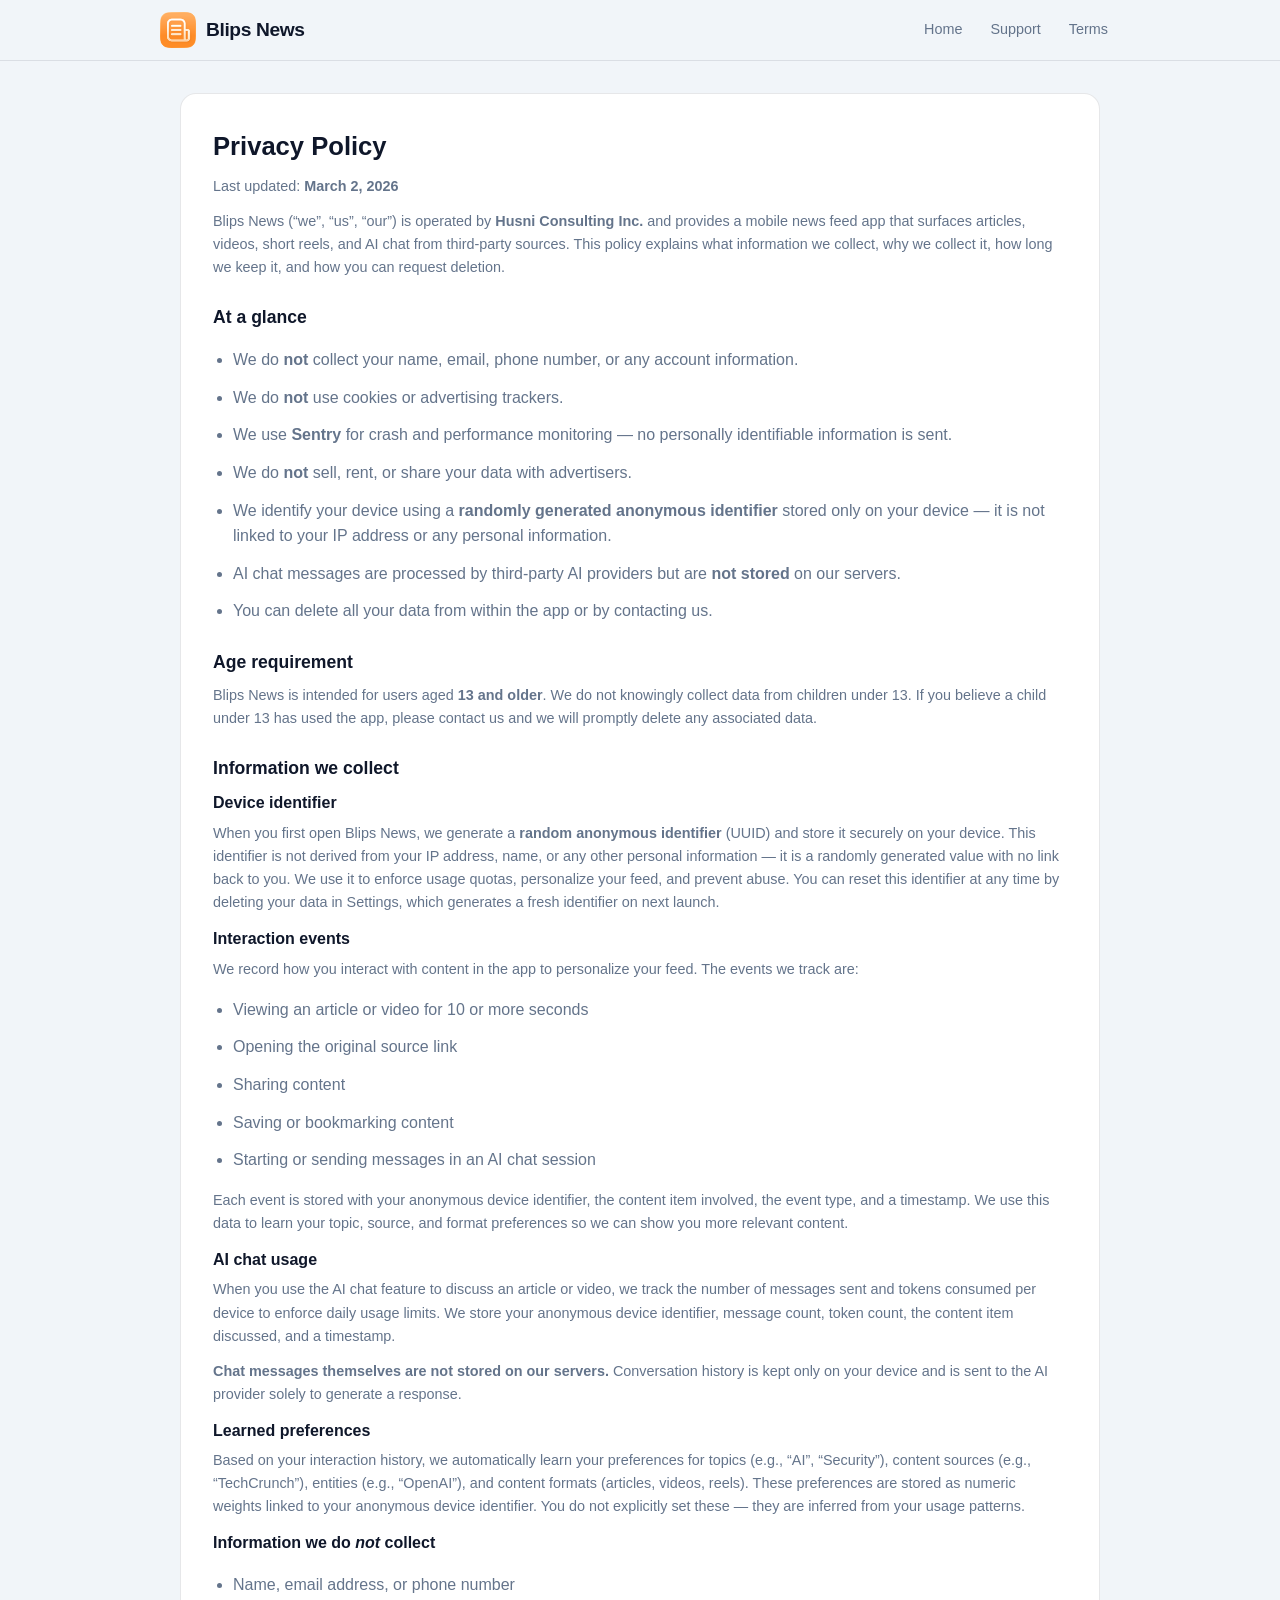
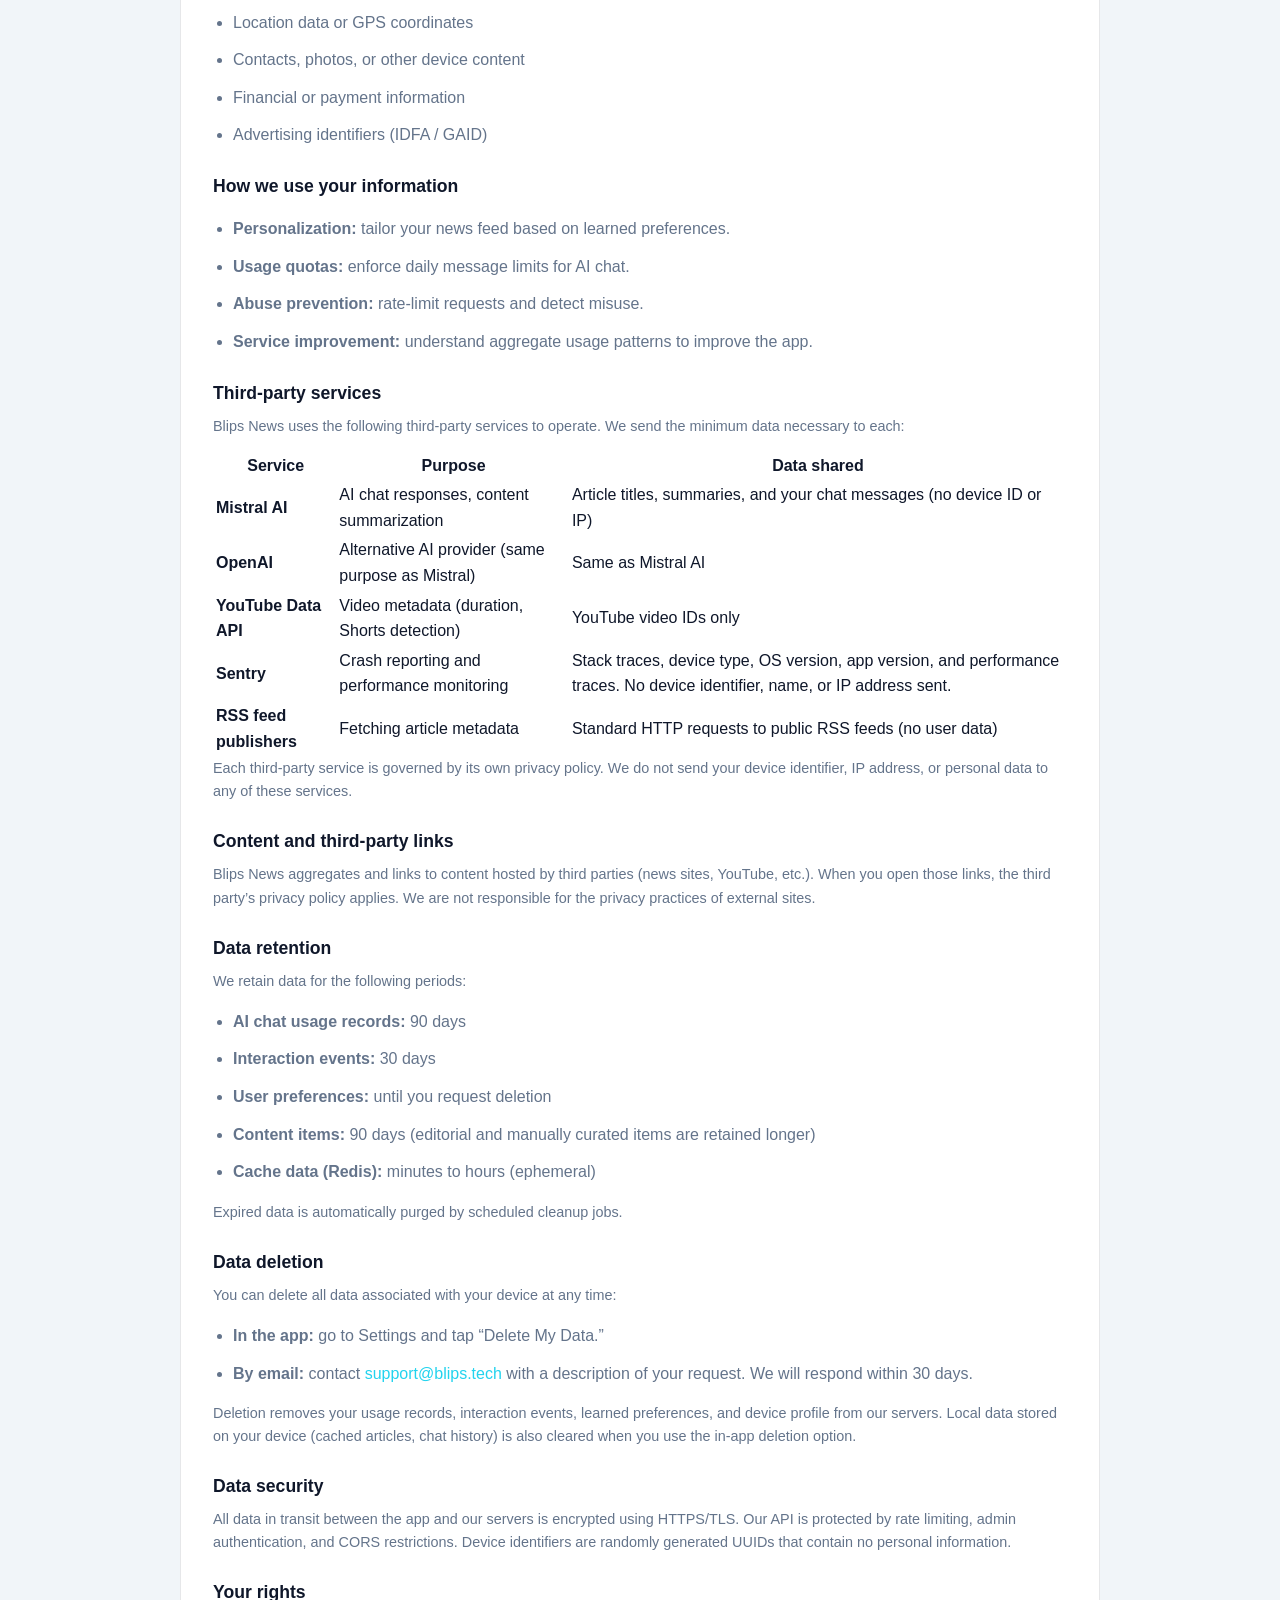
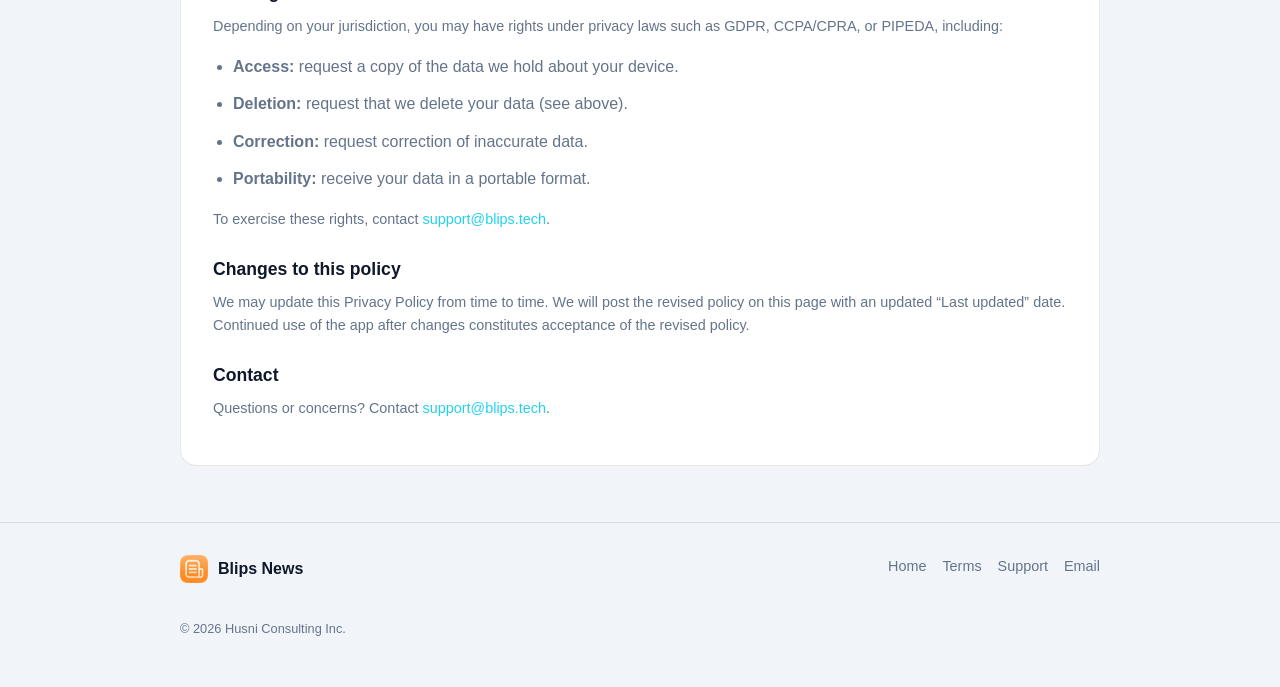
==== privacy.html @ 251ec306 "rebrand: replace husniconsulting.ca with blips.tech and update icons - Replace all husniconsulting.c" ====
<!doctype html>
<html lang="en">
  <head>
    <meta charset="utf-8" />
    <meta name="viewport" content="width=device-width, initial-scale=1" />
    <meta name="theme-color" content="#0F172A" />
    <link rel="icon" href="./assets/favicon.ico" type="image/x-icon" />
    <link rel="icon" href="./assets/app-icon.png" type="image/png" />

    <title>Privacy Policy — Blips News</title>
    <meta
      name="description"
      content="Privacy Policy for Blips News. Learn what data we collect, why, and how to request access or deletion."
    />

    <link rel="stylesheet" href="./styles.css" />
  </head>
  <body>
    <a class="skip-link" href="#main">Skip to content</a>

    <header class="header" role="banner">
      <div class="container header-inner">
        <a class="brand" href="./index.html" aria-label="Blips News home">
          <img class="logo" src="./assets/app-icon.png" alt="" width="36" height="36" style="border-radius:8px" />
          <span class="brand-title">Blips News</span>
        </a>
        <nav class="nav" aria-label="Primary">
          <a href="./index.html">Home</a>
          <a href="./support.html">Support</a>
          <a href="./terms.html">Terms</a>
        </nav>
      </div>
    </header>

    <main id="main" class="container" role="main">
      <section class="section" aria-labelledby="title">
        <div class="card prose">
          <h1 id="title">Privacy Policy</h1>
          <p class="muted">Last updated: <strong>March 2, 2026</strong></p>

          <p>
            Blips News (&ldquo;we&rdquo;, &ldquo;us&rdquo;, &ldquo;our&rdquo;) is operated by
            <strong>Husni Consulting Inc.</strong> and provides a mobile news feed app that
            surfaces articles, videos, short reels, and AI chat from third&#8209;party sources. This policy
            explains what information we collect, why we collect it, how long we keep it, and how
            you can request deletion.
          </p>

          <h2>At a glance</h2>
          <ul>
            <li>We do <strong>not</strong> collect your name, email, phone number, or any account information.</li>
            <li>We do <strong>not</strong> use cookies or advertising trackers.</li>
            <li>We use <strong>Sentry</strong> for crash and performance monitoring &mdash; no personally identifiable information is sent.</li>
            <li>We do <strong>not</strong> sell, rent, or share your data with advertisers.</li>
            <li>We identify your device using a <strong>randomly generated anonymous identifier</strong> stored only on your device &mdash; it is not linked to your IP address or any personal information.</li>
            <li>AI chat messages are processed by third&#8209;party AI providers but are <strong>not stored</strong> on our servers.</li>
            <li>You can delete all your data from within the app or by contacting us.</li>
          </ul>

          <h2>Age requirement</h2>
          <p>
            Blips News is intended for users aged <strong>13 and older</strong>. We do not knowingly
            collect data from children under 13. If you believe a child under 13 has used the app,
            please contact us and we will promptly delete any associated data.
          </p>

          <h2>Information we collect</h2>

          <h3>Device identifier</h3>
          <p>
            When you first open Blips News, we generate a <strong>random anonymous identifier</strong>
            (UUID) and store it securely on your device. This identifier is not derived from your
            IP address, name, or any other personal information &mdash; it is a randomly generated
            value with no link back to you. We use it to enforce usage quotas, personalize your feed,
            and prevent abuse. You can reset this identifier at any time by deleting your data in
            Settings, which generates a fresh identifier on next launch.
          </p>

          <h3>Interaction events</h3>
          <p>
            We record how you interact with content in the app to personalize your feed. The
            events we track are:
          </p>
          <ul>
            <li>Viewing an article or video for 10 or more seconds</li>
            <li>Opening the original source link</li>
            <li>Sharing content</li>
            <li>Saving or bookmarking content</li>
            <li>Starting or sending messages in an AI chat session</li>
          </ul>
          <p>
            Each event is stored with your anonymous device identifier, the content item involved,
            the event type, and a timestamp. We use this data to learn your topic, source, and
            format preferences so we can show you more relevant content.
          </p>

          <h3>AI chat usage</h3>
          <p>
            When you use the AI chat feature to discuss an article or video, we track the number
            of messages sent and tokens consumed per device to enforce daily usage limits. We store
            your anonymous device identifier, message count, token count, the content item discussed,
            and a timestamp.
          </p>
          <p>
            <strong>Chat messages themselves are not stored on our servers.</strong> Conversation
            history is kept only on your device and is sent to the AI provider solely to generate
            a response.
          </p>

          <h3>Learned preferences</h3>
          <p>
            Based on your interaction history, we automatically learn your preferences for topics
            (e.g., &ldquo;AI&rdquo;, &ldquo;Security&rdquo;), content sources (e.g.,
            &ldquo;TechCrunch&rdquo;), entities (e.g., &ldquo;OpenAI&rdquo;), and content formats
            (articles, videos, reels). These preferences are stored as numeric weights linked to
            your anonymous device identifier. You do not explicitly set these &mdash; they are
            inferred from your usage patterns.
          </p>

          <h3>Information we do <em>not</em> collect</h3>
          <ul>
            <li>Name, email address, or phone number</li>
            <li>Location data or GPS coordinates</li>
            <li>Contacts, photos, or other device content</li>
            <li>Financial or payment information</li>
            <li>Advertising identifiers (IDFA / GAID)</li>
          </ul>

          <h2>How we use your information</h2>
          <ul>
            <li><strong>Personalization:</strong> tailor your news feed based on learned preferences.</li>
            <li><strong>Usage quotas:</strong> enforce daily message limits for AI chat.</li>
            <li><strong>Abuse prevention:</strong> rate&#8209;limit requests and detect misuse.</li>
            <li><strong>Service improvement:</strong> understand aggregate usage patterns to improve the app.</li>
          </ul>

          <h2>Third&#8209;party services</h2>
          <p>
            Blips News uses the following third&#8209;party services to operate. We send the minimum
            data necessary to each:
          </p>

          <table>
            <thead>
              <tr><th>Service</th><th>Purpose</th><th>Data shared</th></tr>
            </thead>
            <tbody>
              <tr>
                <td><strong>Mistral AI</strong></td>
                <td>AI chat responses, content summarization</td>
                <td>Article titles, summaries, and your chat messages (no device ID or IP)</td>
              </tr>
              <tr>
                <td><strong>OpenAI</strong></td>
                <td>Alternative AI provider (same purpose as Mistral)</td>
                <td>Same as Mistral AI</td>
              </tr>
              <tr>
                <td><strong>YouTube Data API</strong></td>
                <td>Video metadata (duration, Shorts detection)</td>
                <td>YouTube video IDs only</td>
              </tr>
              <tr>
                <td><strong>Sentry</strong></td>
                <td>Crash reporting and performance monitoring</td>
                <td>Stack traces, device type, OS version, app version, and performance traces. No device identifier, name, or IP address sent.</td>
              </tr>
              <tr>
                <td><strong>RSS feed publishers</strong></td>
                <td>Fetching article metadata</td>
                <td>Standard HTTP requests to public RSS feeds (no user data)</td>
              </tr>
            </tbody>
          </table>
          <p>
            Each third&#8209;party service is governed by its own privacy policy. We do not send
            your device identifier, IP address, or personal data to any of these services.
          </p>

          <h2>Content and third&#8209;party links</h2>
          <p>
            Blips News aggregates and links to content hosted by third parties (news sites, YouTube,
            etc.). When you open those links, the third party&rsquo;s privacy policy applies. We
            are not responsible for the privacy practices of external sites.
          </p>

          <h2>Data retention</h2>
          <p>We retain data for the following periods:</p>
          <ul>
            <li><strong>AI chat usage records:</strong> 90 days</li>
            <li><strong>Interaction events:</strong> 30 days</li>
            <li><strong>User preferences:</strong> until you request deletion</li>
            <li><strong>Content items:</strong> 90 days (editorial and manually curated items are retained longer)</li>
            <li><strong>Cache data (Redis):</strong> minutes to hours (ephemeral)</li>
          </ul>
          <p>
            Expired data is automatically purged by scheduled cleanup jobs.
          </p>

          <h2>Data deletion</h2>
          <p>
            You can delete all data associated with your device at any time:
          </p>
          <ul>
            <li><strong>In the app:</strong> go to Settings and tap &ldquo;Delete My Data.&rdquo;</li>
            <li><strong>By email:</strong> contact
              <a href="mailto:support@blips.tech">support@blips.tech</a> with a
              description of your request. We will respond within 30 days.</li>
          </ul>
          <p>
            Deletion removes your usage records, interaction events, learned preferences, and
            device profile from our servers. Local data stored on your device (cached articles,
            chat history) is also cleared when you use the in&#8209;app deletion option.
          </p>

          <h2>Data security</h2>
          <p>
            All data in transit between the app and our servers is encrypted using HTTPS/TLS.
            Our API is protected by rate limiting, admin authentication, and CORS restrictions.
            Device identifiers are randomly generated UUIDs that contain no personal information.
          </p>

          <h2>Your rights</h2>
          <p>
            Depending on your jurisdiction, you may have rights under privacy laws such as GDPR,
            CCPA/CPRA, or PIPEDA, including:
          </p>
          <ul>
            <li><strong>Access:</strong> request a copy of the data we hold about your device.</li>
            <li><strong>Deletion:</strong> request that we delete your data (see above).</li>
            <li><strong>Correction:</strong> request correction of inaccurate data.</li>
            <li><strong>Portability:</strong> receive your data in a portable format.</li>
          </ul>
          <p>
            To exercise these rights, contact
            <a href="mailto:support@blips.tech">support@blips.tech</a>.
          </p>

          <h2>Changes to this policy</h2>
          <p>
            We may update this Privacy Policy from time to time. We will post the revised policy
            on this page with an updated &ldquo;Last updated&rdquo; date. Continued use of the
            app after changes constitutes acceptance of the revised policy.
          </p>

          <h2>Contact</h2>
          <p>
            Questions or concerns? Contact
            <a href="mailto:support@blips.tech">support@blips.tech</a>.
          </p>
        </div>
      </section>
    </main>

    <footer class="footer" role="contentinfo">
      <div class="container footer-inner">
        <div class="footer-brand">
          <img src="./assets/app-icon.png" alt="" width="28" height="28" />
          <span>Blips News</span>
        </div>
        <div class="footer-links">
          <a href="./index.html">Home</a>
          <a href="./terms.html">Terms</a>
          <a href="./support.html">Support</a>
          <a href="mailto:support@blips.tech">Email</a>
        </div>
        <div class="footer-copy">
          &copy; <span id="year">2025</span> Husni Consulting Inc.
        </div>
      </div>
    </footer>
    <script>
      (function () {
        var el = document.getElementById('year');
        if (el) el.textContent = String(new Date().getFullYear());
      })();
    </script>
  </body>
</html>
---- styles.css ----
/* Blips marketing site — matches app branding */

:root {
  color-scheme: light dark;

  /* Colors matching Flutter app (from app.dart) */
  --primary: #0E7490;
  --primary-light: #22D3EE;

  /* Dark theme (default — matches app dark mode) */
  --bg: #0F172A;
  --panel: #1E293B;
  --text: #F1F5F9;
  --muted: #94A3B8;
  --border: rgba(148, 163, 184, 0.2);

  --shadow: 0 10px 40px rgba(0, 0, 0, 0.35);
  --radius: 16px;
  --radius-sm: 10px;
  --maxw: 960px;

  --focus: #22D3EE;

  --font: -apple-system, BlinkMacSystemFont, "Segoe UI", Roboto, "Helvetica Neue", Arial, sans-serif;
}

@media (prefers-color-scheme: light) {
  :root {
    --bg: #F1F5F9;
    --panel: #FFFFFF;
    --text: #0F172A;
    --muted: #64748B;
    --border: rgba(15, 23, 42, 0.1);
    --shadow: 0 8px 30px rgba(15, 23, 42, 0.08);
    --focus: #0E7490;
  }
}

*,
*::before,
*::after {
  box-sizing: border-box;
}

html {
  scroll-behavior: smooth;
}

@media (prefers-reduced-motion: reduce) {
  html {
    scroll-behavior: auto;
  }
  *,
  *::before,
  *::after {
    animation-duration: 0.01ms !important;
    animation-iteration-count: 1 !important;
    transition-duration: 0.01ms !important;
  }
}

body {
  margin: 0;
  font-family: var(--font);
  background: var(--bg);
  color: var(--text);
  line-height: 1.6;
  font-size: 16px;
  -webkit-font-smoothing: antialiased;
}

a {
  color: var(--primary-light);
  text-decoration: none;
}

a:hover {
  text-decoration: underline;
}

a:focus-visible,
button:focus-visible,
[role="button"]:focus-visible {
  outline: 2px solid var(--focus);
  outline-offset: 2px;
}

img {
  max-width: 100%;
  height: auto;
  display: block;
}

/* Skip link for accessibility */
.skip-link {
  position: absolute;
  top: -100%;
  left: 16px;
  background: var(--primary);
  color: #fff;
  padding: 8px 16px;
  border-radius: var(--radius-sm);
  z-index: 100;
  font-weight: 600;
}

.skip-link:focus {
  top: 16px;
}

/* Layout */
.container {
  max-width: var(--maxw);
  margin: 0 auto;
  padding: 0 20px;
}

/* Header */
.header {
  position: sticky;
  top: 0;
  background: var(--bg);
  border-bottom: 1px solid var(--border);
  z-index: 50;
}

.header-inner {
  display: flex;
  align-items: center;
  justify-content: space-between;
  padding: 12px 0;
  gap: 16px;
}

.brand {
  display: flex;
  align-items: center;
  gap: 10px;
  text-decoration: none;
  color: var(--text);
}

.brand:hover {
  text-decoration: none;
}

.logo {
  width: 36px;
  height: 36px;
  border-radius: 8px;
}

.brand-title {
  font-size: 1.2rem;
  font-weight: 700;
  letter-spacing: -0.02em;
}

.nav {
  display: flex;
  flex-wrap: wrap;
  gap: 4px;
  align-items: center;
}

.nav a {
  color: var(--muted);
  padding: 6px 12px;
  border-radius: var(--radius-sm);
  font-size: 0.9rem;
  font-weight: 500;
}

.nav a:hover {
  color: var(--text);
  background: var(--panel);
  text-decoration: none;
}

@media (max-width: 600px) {
  .header-inner {
    flex-direction: column;
    align-items: flex-start;
    gap: 12px;
  }

  .nav {
    width: 100%;
    gap: 2px;
  }

  .nav a {
    padding: 8px 10px;
    font-size: 0.85rem;
  }
}

/* Hero */
.hero {
  padding: 48px 0 32px;
  text-align: center;
}

.hero-logo {
  width: 72px;
  height: 72px;
  border-radius: 16px;
  margin: 0 auto 20px;
  box-shadow: var(--shadow);
}

.hero h1 {
  font-size: clamp(1.6rem, 4vw, 2.2rem);
  font-weight: 700;
  margin: 0 0 12px;
  letter-spacing: -0.02em;
  line-height: 1.2;
}

.hero-tagline {
  color: var(--muted);
  font-size: 1.05rem;
  margin: 0 0 24px;
  max-width: 480px;
  margin-left: auto;
  margin-right: auto;
}

.cta-row {
  display: flex;
  flex-wrap: wrap;
  justify-content: center;
  gap: 10px;
}

.button {
  display: inline-flex;
  align-items: center;
  justify-content: center;
  padding: 10px 18px;
  border-radius: var(--radius-sm);
  font-weight: 600;
  font-size: 0.9rem;
  text-decoration: none;
  border: 1px solid var(--border);
  background: var(--panel);
  color: var(--text);
  transition: background 0.15s, border-color 0.15s;
}

.button:hover {
  background: var(--border);
  text-decoration: none;
}

.button.primary {
  background: var(--primary);
  border-color: var(--primary);
  color: #fff;
}

.button.primary:hover {
  background: #0C6980;
  border-color: #0C6980;
}

/* Screenshots */
.screenshots {
  padding: 24px 0;
}

.screenshots h2 {
  font-size: 1.1rem;
  font-weight: 600;
  margin: 0 0 16px;
  text-align: center;
}

.screenshot-grid {
  display: grid;
  grid-template-columns: repeat(3, 1fr);
  gap: 16px;
}

@media (max-width: 700px) {
  .screenshot-grid {
    grid-template-columns: 1fr;
    max-width: 280px;
    margin: 0 auto;
  }
}

.screenshot-slot {
  background: var(--panel);
  border: 1px solid var(--border);
  border-radius: var(--radius);
  padding: 12px;
  text-align: center;
}

.screenshot-img {
  width: 100%;
  height: auto;
  border-radius: var(--radius-sm);
  aspect-ratio: 9 / 19.5;
  object-fit: cover;
  object-position: top;
}

.screenshot-placeholder {
  background: var(--bg);
  border-radius: var(--radius-sm);
  aspect-ratio: 9 / 16;
  display: flex;
  align-items: center;
  justify-content: center;
  color: var(--muted);
  font-size: 0.8rem;
  border: 1px dashed var(--border);
}

.screenshot-slot figcaption {
  margin-top: 8px;
  color: var(--muted);
  font-size: 0.8rem;
}

/* Section */
.section {
  padding: 32px 0;
}

.section h2 {
  font-size: 1.2rem;
  font-weight: 600;
  margin: 0 0 16px;
}

/* Card */
.card {
  background: var(--panel);
  border: 1px solid var(--border);
  border-radius: var(--radius);
  padding: 20px;
}

.card h3 {
  font-size: 1rem;
  font-weight: 600;
  margin: 0 0 6px;
}

.card p {
  margin: 0;
  color: var(--muted);
  font-size: 0.9rem;
}

.grid-3 {
  display: grid;
  grid-template-columns: repeat(3, 1fr);
  gap: 14px;
}

@media (max-width: 700px) {
  .grid-3 {
    grid-template-columns: 1fr;
  }
}

/* Footer */
.footer {
  padding: 32px 0 48px;
  border-top: 1px solid var(--border);
  margin-top: 24px;
}

.footer-inner {
  display: flex;
  flex-wrap: wrap;
  justify-content: space-between;
  align-items: flex-start;
  gap: 20px;
}

.footer-brand {
  display: flex;
  align-items: center;
  gap: 10px;
}

.footer-brand img {
  width: 28px;
  height: 28px;
  border-radius: 6px;
}

.footer-brand span {
  font-weight: 600;
}

.footer-links {
  display: flex;
  flex-wrap: wrap;
  gap: 16px;
}

.footer-links a {
  color: var(--muted);
  font-size: 0.9rem;
}

.footer-links a:hover {
  color: var(--text);
}

.footer-copy {
  width: 100%;
  margin-top: 16px;
  color: var(--muted);
  font-size: 0.8rem;
}

@media (max-width: 600px) {
  .footer-inner {
    flex-direction: column;
  }
}

/* Utility */
.muted {
  color: var(--muted);
}

.small {
  font-size: 0.85rem;
}

.text-center {
  text-align: center;
}

/* Prose (policy pages) */
.prose {
  max-width: 640px;
  margin: 0 auto;
}

.card.prose {
  padding: 32px;
  max-width: 100%;
}

.prose h1 {
  font-size: 1.6rem;
  font-weight: 700;
  margin: 0 0 8px;
  color: var(--text);
}

.prose h2 {
  font-size: 1.1rem;
  font-weight: 600;
  margin: 24px 0 8px;
  color: var(--text);
}

.prose p,
.prose li {
  color: var(--muted);
  margin: 0 0 12px;
}

.prose ul {
  padding-left: 20px;
}

.prose a {
  color: var(--primary-light);
}

.prose hr {
  border: 0;
  border-top: 1px solid var(--border);
  margin: 24px 0;
}
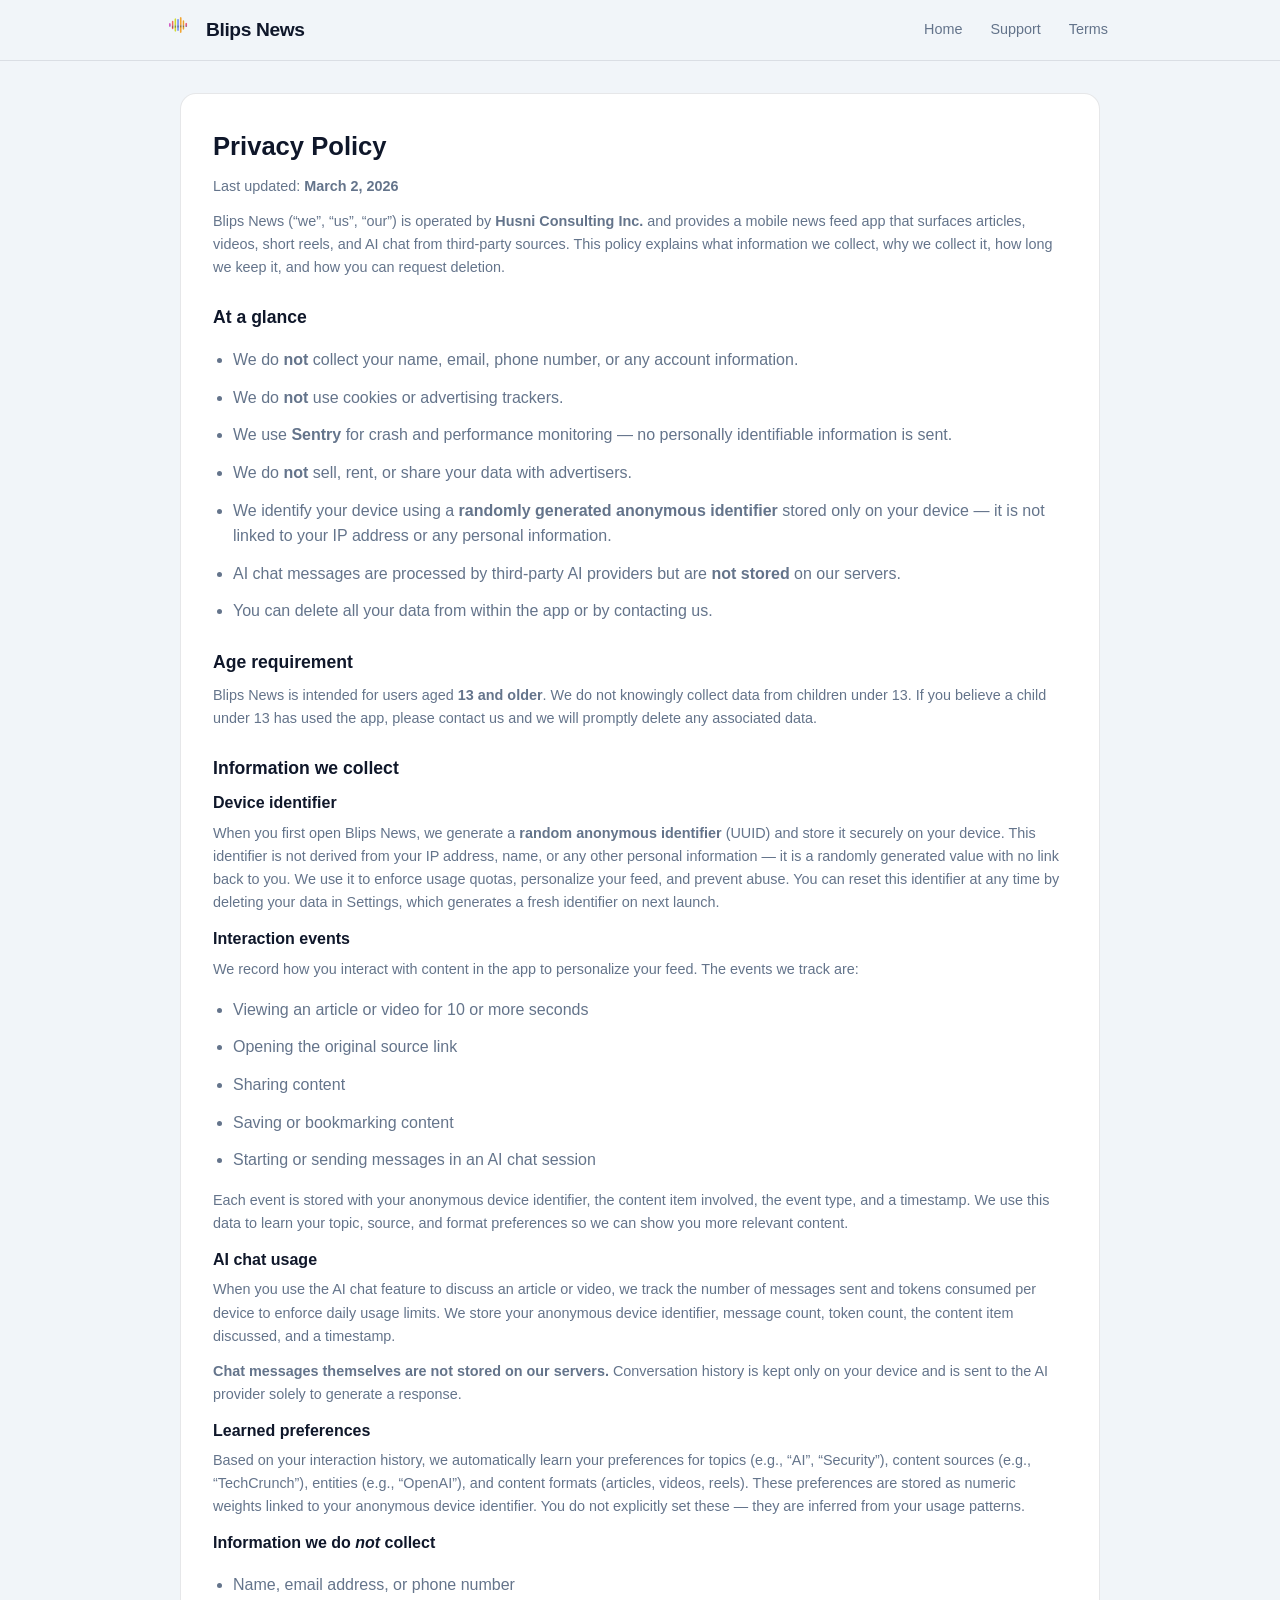
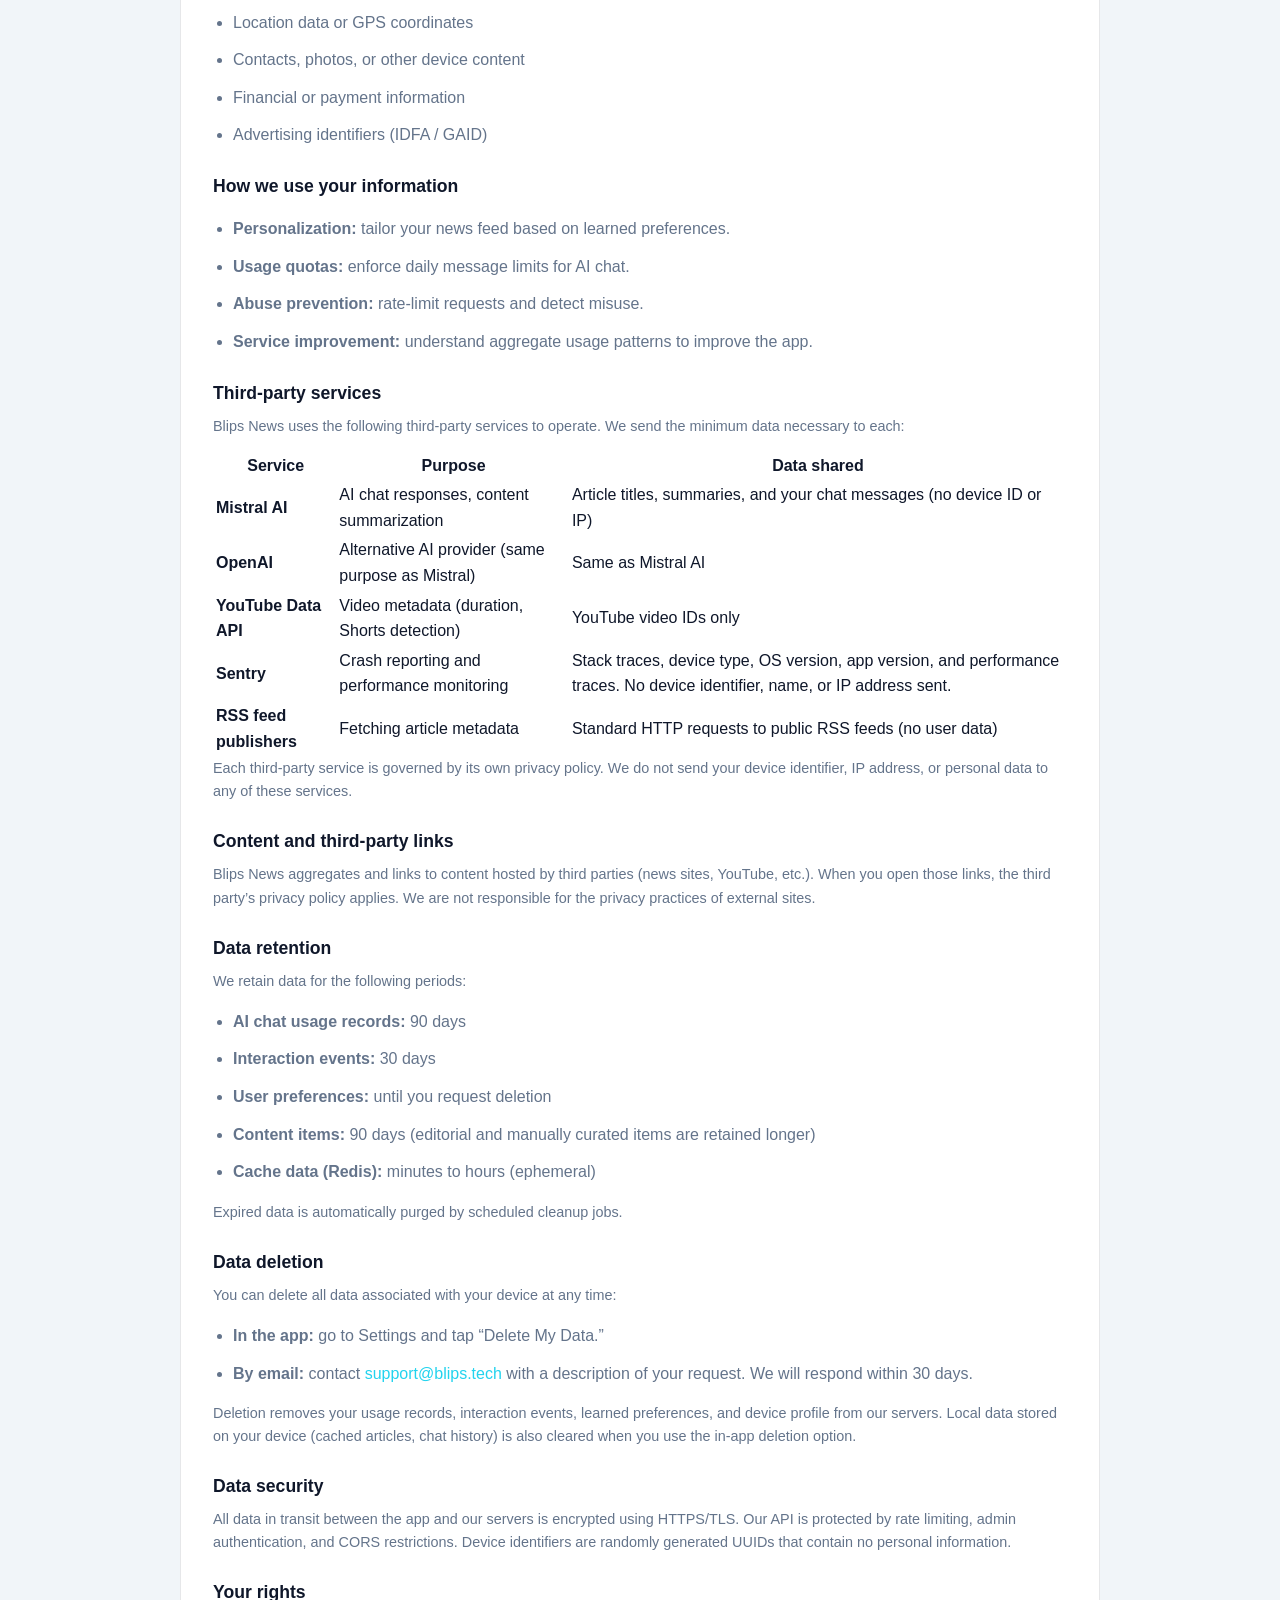
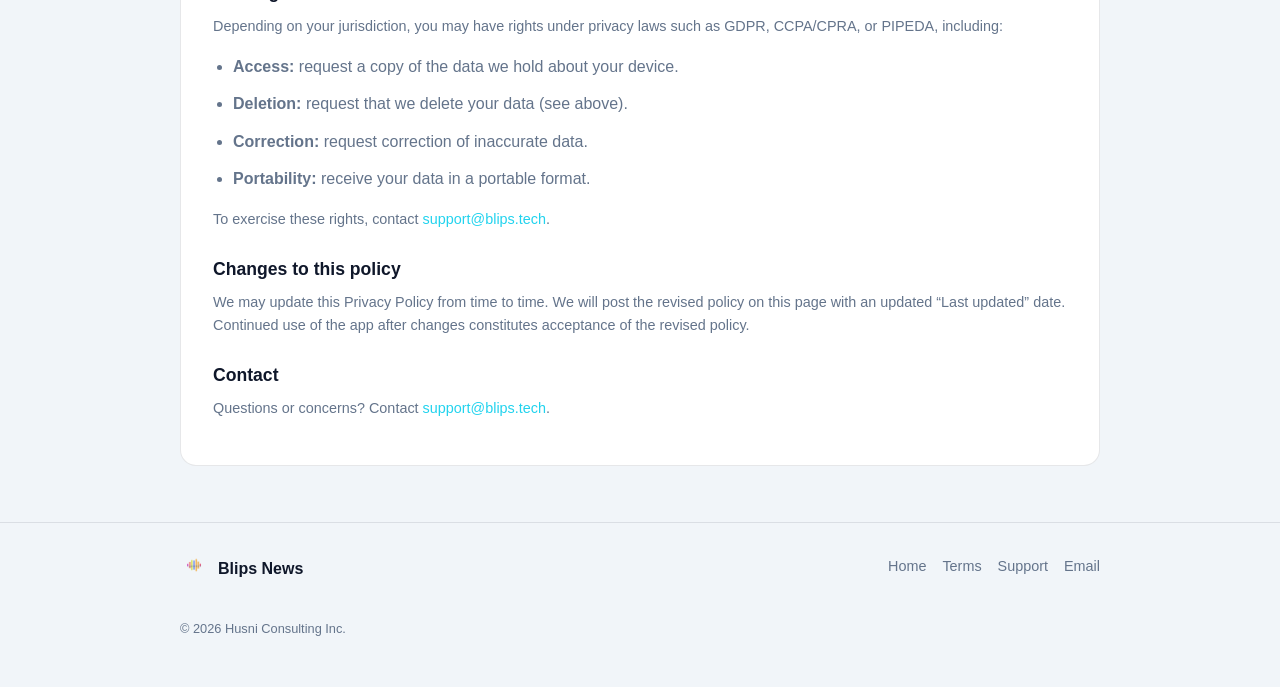
==== commit 2bd2d881: "feat(site): refresh branding assets and links" ====
--- a/privacy.html
+++ b/privacy.html
@@ -21,7 +21,7 @@
     <header class="header" role="banner">
       <div class="container header-inner">
         <a class="brand" href="./index.html" aria-label="Blips News home">
-          <img class="logo" src="./assets/app-icon.png" alt="" width="36" height="36" style="border-radius:8px" />
+          <img class="logo" src="./assets/app-mark.png" alt="" width="36" height="36" style="border-radius:8px" />
           <span class="brand-title">Blips News</span>
         </a>
         <nav class="nav" aria-label="Primary">
@@ -255,7 +255,7 @@
     <footer class="footer" role="contentinfo">
       <div class="container footer-inner">
         <div class="footer-brand">
-          <img src="./assets/app-icon.png" alt="" width="28" height="28" />
+          <img src="./assets/app-mark.png" alt="" width="28" height="28" />
           <span>Blips News</span>
         </div>
         <div class="footer-links">
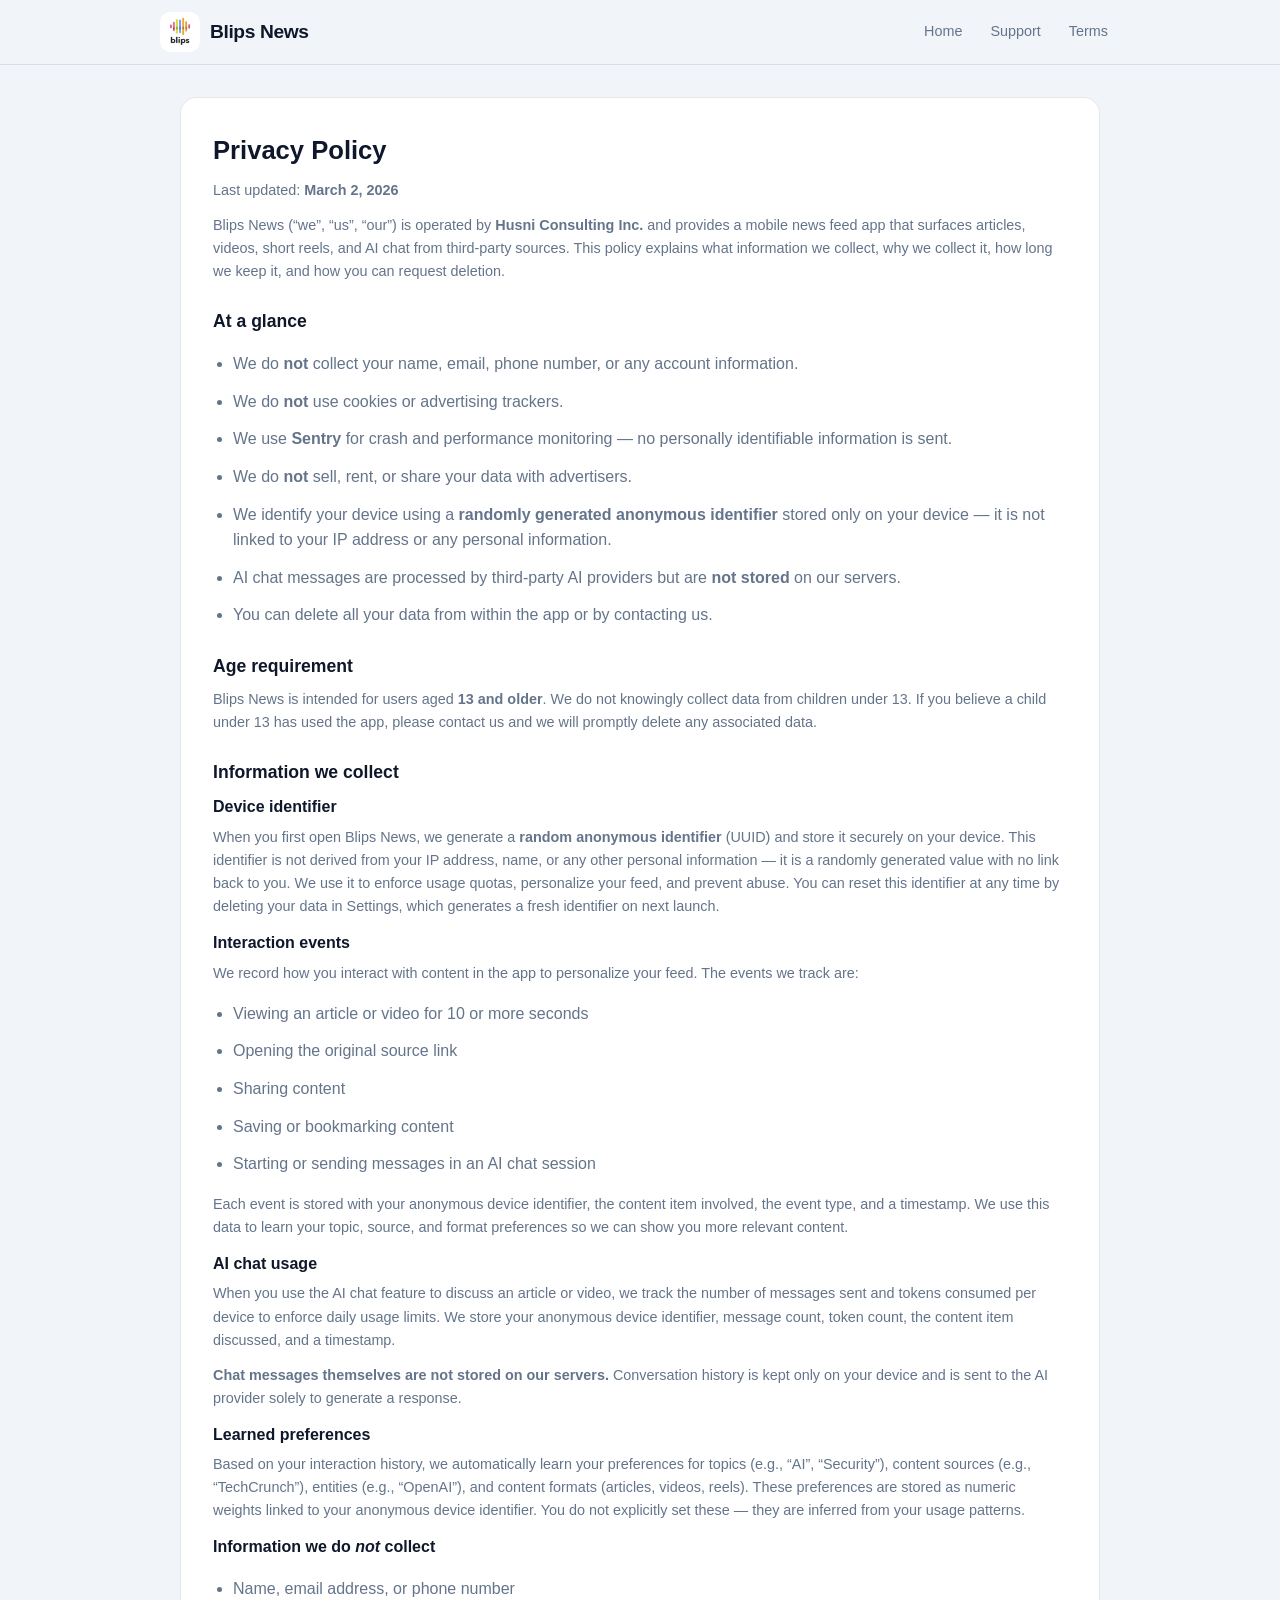
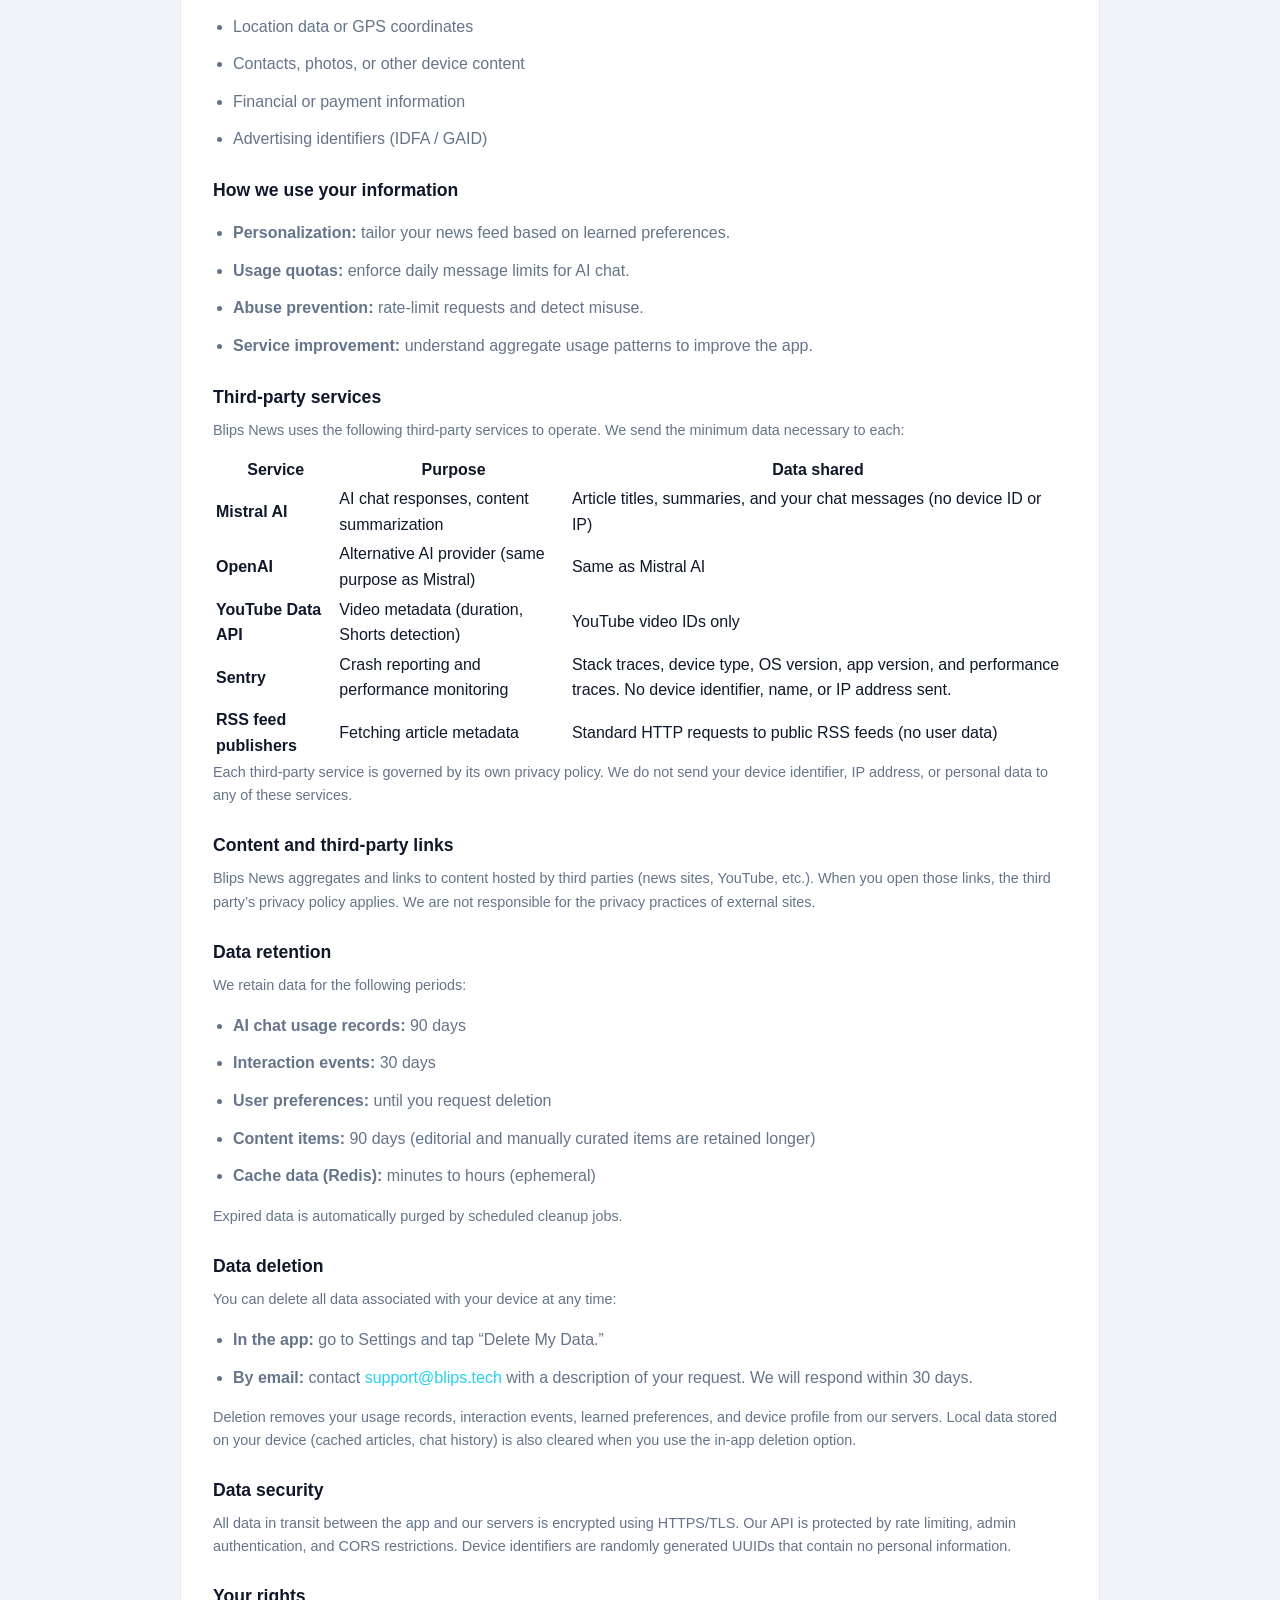
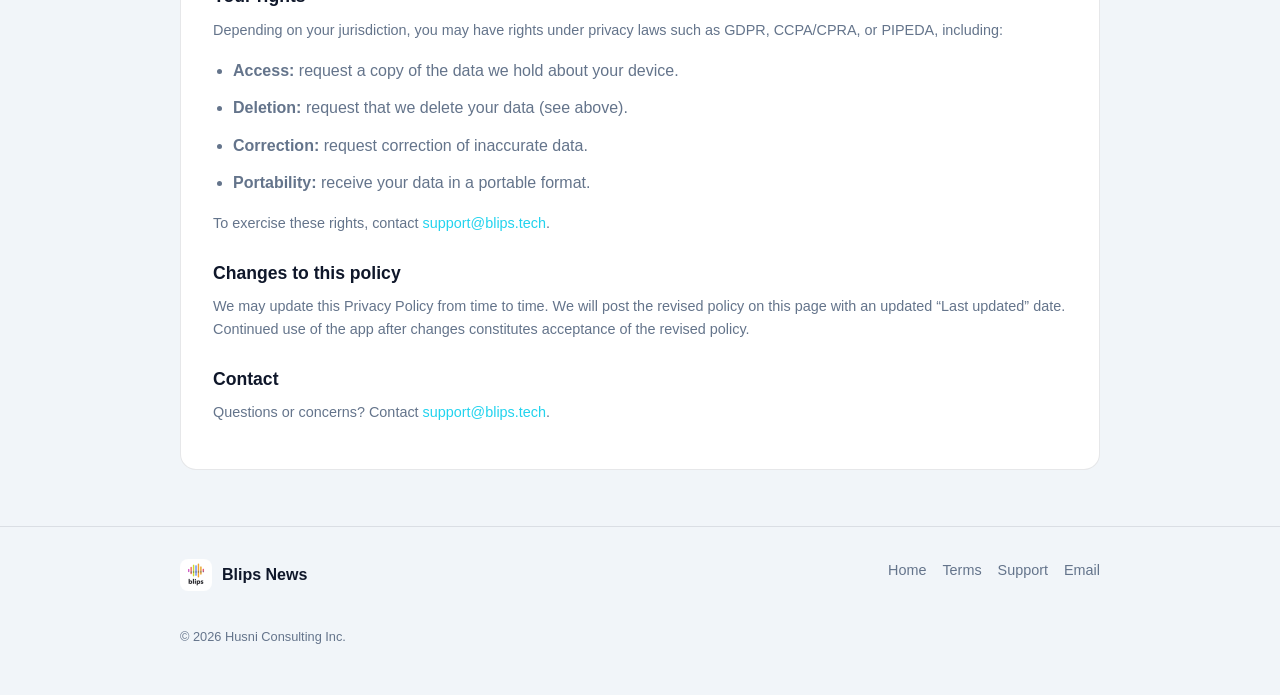
==== commit 617d2e47: "Refresh site icons and branding" ====
--- a/privacy.html
+++ b/privacy.html
@@ -4,8 +4,9 @@
     <meta charset="utf-8" />
     <meta name="viewport" content="width=device-width, initial-scale=1" />
     <meta name="theme-color" content="#0F172A" />
+    <link rel="icon" href="./assets/app-icon.png" type="image/png" />
     <link rel="icon" href="./assets/favicon.ico" type="image/x-icon" />
-    <link rel="icon" href="./assets/app-icon.png" type="image/png" />
+    <link rel="apple-touch-icon" href="./assets/app-icon.png" />
 
     <title>Privacy Policy — Blips News</title>
     <meta
@@ -21,7 +22,7 @@
     <header class="header" role="banner">
       <div class="container header-inner">
         <a class="brand" href="./index.html" aria-label="Blips News home">
-          <img class="logo" src="./assets/app-mark.png" alt="" width="36" height="36" style="border-radius:8px" />
+          <img class="logo" src="./assets/app-icon.png" alt="" width="40" height="40" style="border-radius:10px" />
           <span class="brand-title">Blips News</span>
         </a>
         <nav class="nav" aria-label="Primary">
@@ -255,7 +256,7 @@
     <footer class="footer" role="contentinfo">
       <div class="container footer-inner">
         <div class="footer-brand">
-          <img src="./assets/app-mark.png" alt="" width="28" height="28" />
+          <img src="./assets/app-icon.png" alt="" width="32" height="32" style="border-radius:8px" />
           <span>Blips News</span>
         </div>
         <div class="footer-links">
--- a/styles.css
+++ b/styles.css
@@ -145,9 +145,9 @@
 }
 
 .logo {
-  width: 36px;
-  height: 36px;
-  border-radius: 8px;
+  width: 40px;
+  height: 40px;
+  border-radius: 10px;
 }
 
 .brand-title {
@@ -202,9 +202,9 @@
 }
 
 .hero-logo {
-  width: 72px;
-  height: 72px;
-  border-radius: 16px;
+  width: 96px;
+  height: 96px;
+  border-radius: 22px;
   margin: 0 auto 20px;
   box-shadow: var(--shadow);
 }
@@ -390,9 +390,9 @@
 }
 
 .footer-brand img {
-  width: 28px;
-  height: 28px;
-  border-radius: 6px;
+  width: 32px;
+  height: 32px;
+  border-radius: 8px;
 }
 
 .footer-brand span {
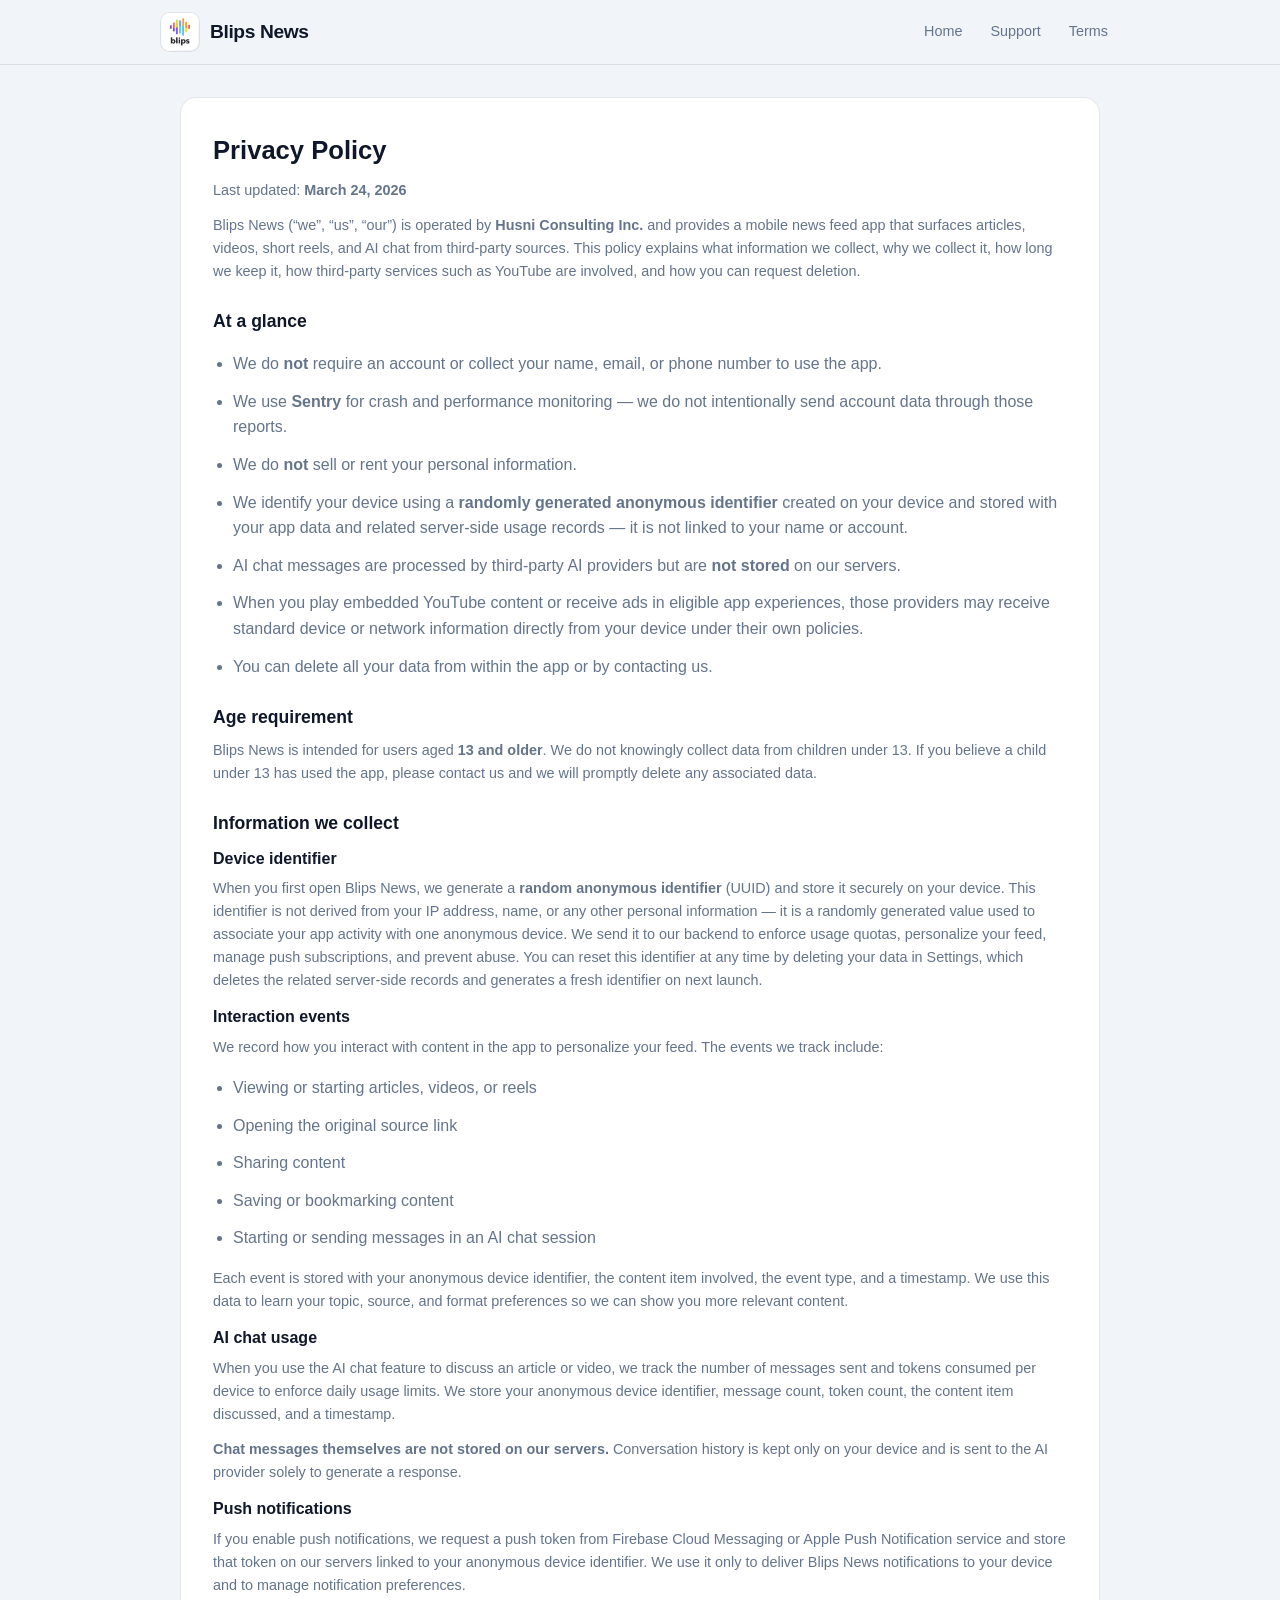
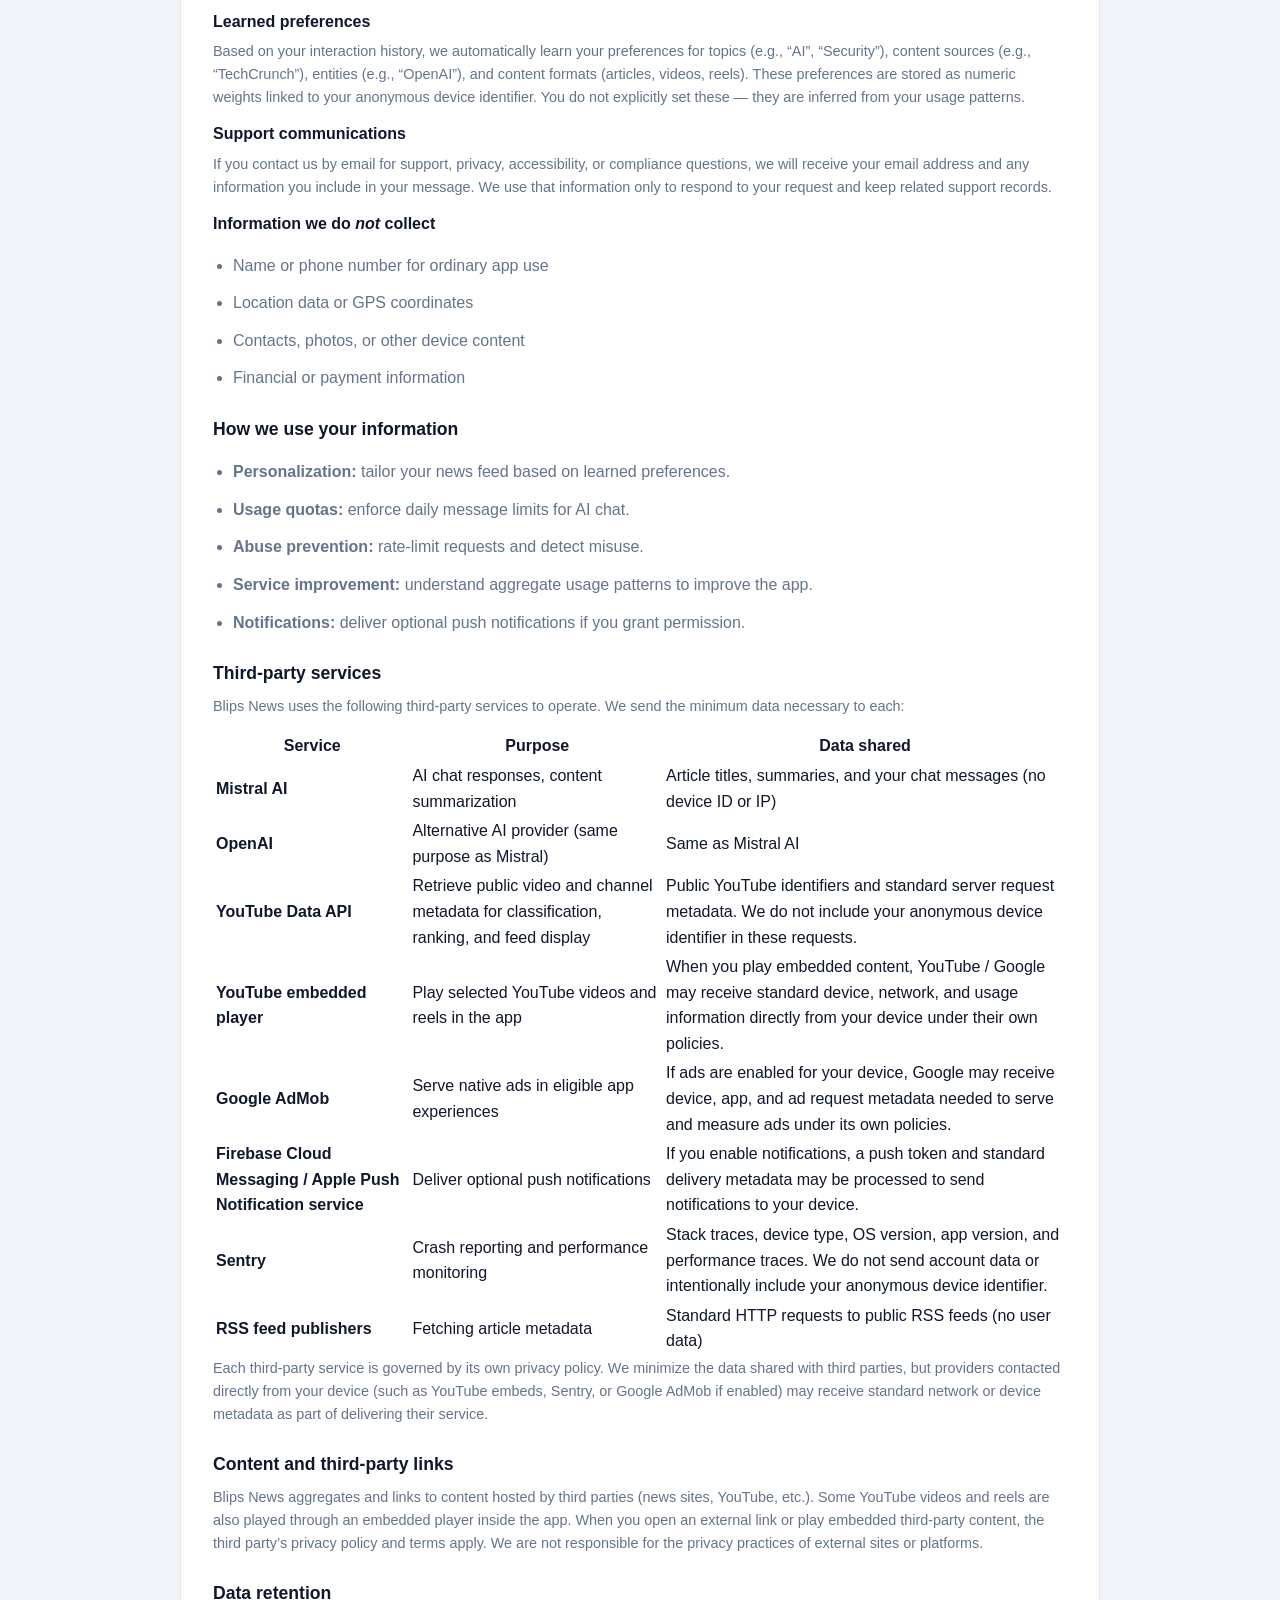
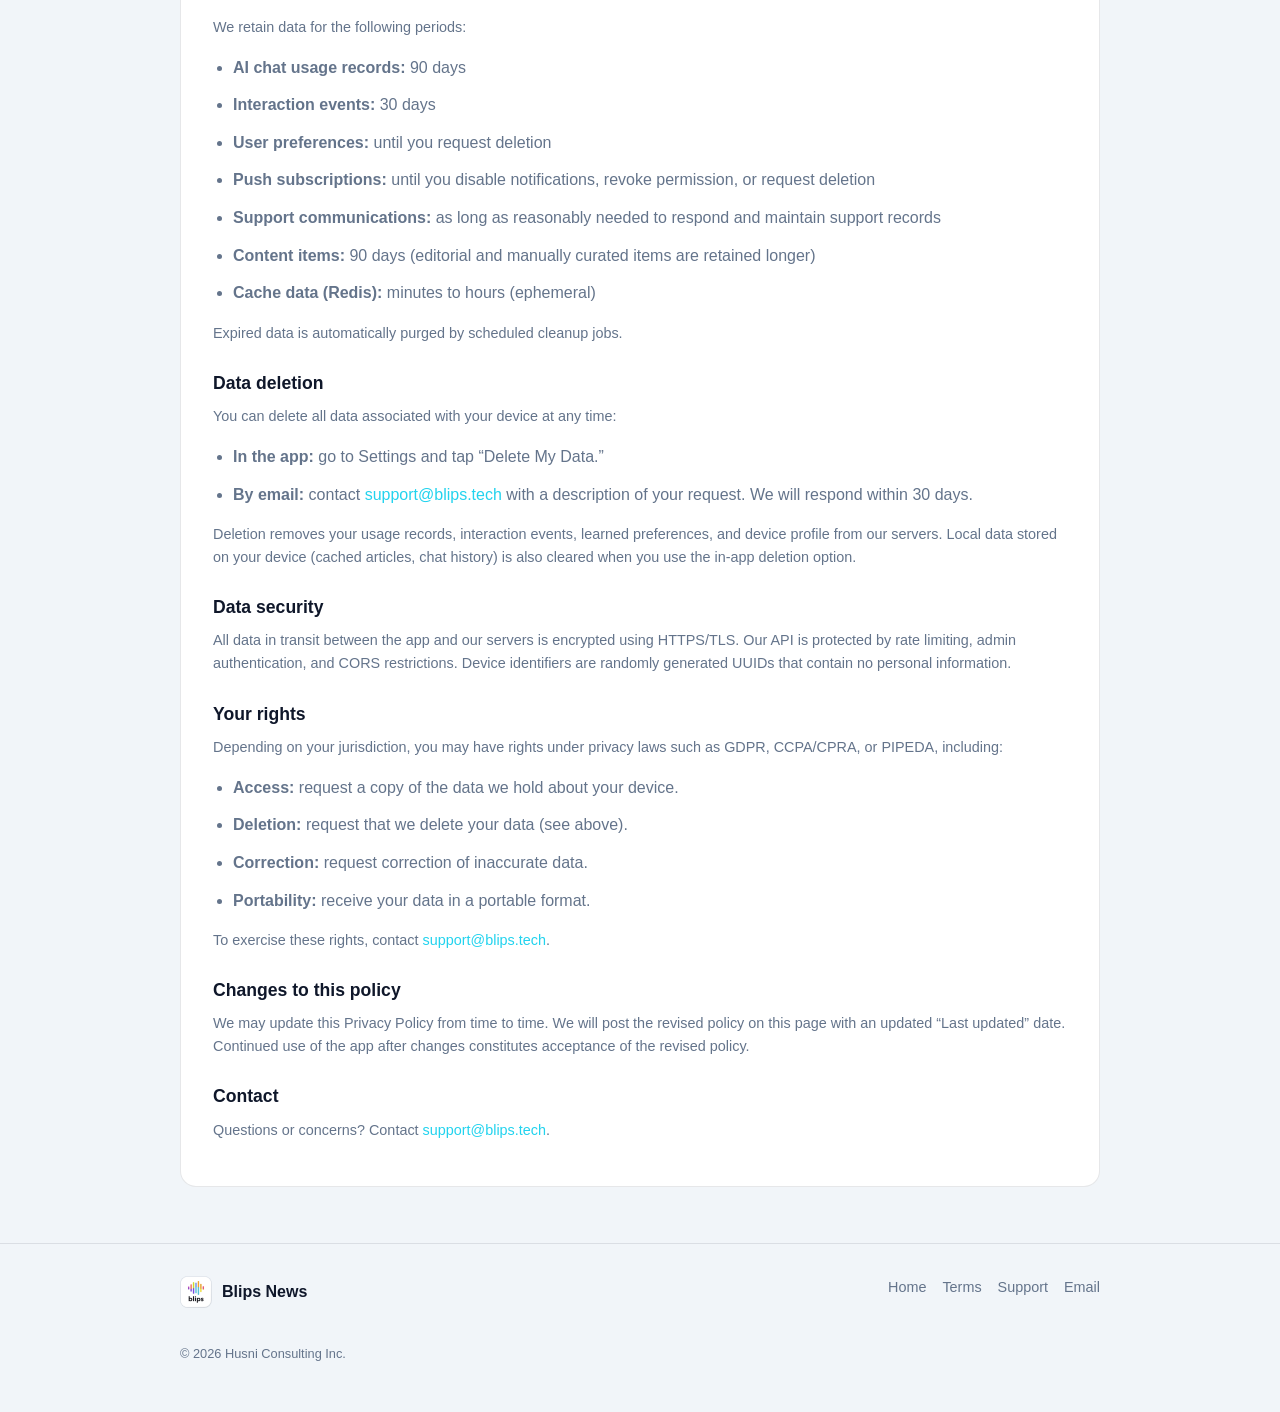
==== commit 5cffdff3: "Refresh public policy pages" ====
--- a/privacy.html
+++ b/privacy.html
@@ -37,24 +37,25 @@
       <section class="section" aria-labelledby="title">
         <div class="card prose">
           <h1 id="title">Privacy Policy</h1>
-          <p class="muted">Last updated: <strong>March 2, 2026</strong></p>
+          <p class="muted">Last updated: <strong>March 24, 2026</strong></p>
 
           <p>
             Blips News (&ldquo;we&rdquo;, &ldquo;us&rdquo;, &ldquo;our&rdquo;) is operated by
             <strong>Husni Consulting Inc.</strong> and provides a mobile news feed app that
-            surfaces articles, videos, short reels, and AI chat from third&#8209;party sources. This policy
-            explains what information we collect, why we collect it, how long we keep it, and how
-            you can request deletion.
+            surfaces articles, videos, short reels, and AI chat from third&#8209;party sources. This
+            policy explains what information we collect, why we collect it, how long we keep it,
+            how third&#8209;party services such as YouTube are involved, and how you can request
+            deletion.
           </p>
 
           <h2>At a glance</h2>
           <ul>
-            <li>We do <strong>not</strong> collect your name, email, phone number, or any account information.</li>
-            <li>We do <strong>not</strong> use cookies or advertising trackers.</li>
-            <li>We use <strong>Sentry</strong> for crash and performance monitoring &mdash; no personally identifiable information is sent.</li>
-            <li>We do <strong>not</strong> sell, rent, or share your data with advertisers.</li>
-            <li>We identify your device using a <strong>randomly generated anonymous identifier</strong> stored only on your device &mdash; it is not linked to your IP address or any personal information.</li>
+            <li>We do <strong>not</strong> require an account or collect your name, email, or phone number to use the app.</li>
+            <li>We use <strong>Sentry</strong> for crash and performance monitoring &mdash; we do not intentionally send account data through those reports.</li>
+            <li>We do <strong>not</strong> sell or rent your personal information.</li>
+            <li>We identify your device using a <strong>randomly generated anonymous identifier</strong> created on your device and stored with your app data and related server-side usage records &mdash; it is not linked to your name or account.</li>
             <li>AI chat messages are processed by third&#8209;party AI providers but are <strong>not stored</strong> on our servers.</li>
+            <li>When you play embedded YouTube content or receive ads in eligible app experiences, those providers may receive standard device or network information directly from your device under their own policies.</li>
             <li>You can delete all your data from within the app or by contacting us.</li>
           </ul>
 
@@ -72,18 +73,20 @@
             When you first open Blips News, we generate a <strong>random anonymous identifier</strong>
             (UUID) and store it securely on your device. This identifier is not derived from your
             IP address, name, or any other personal information &mdash; it is a randomly generated
-            value with no link back to you. We use it to enforce usage quotas, personalize your feed,
-            and prevent abuse. You can reset this identifier at any time by deleting your data in
-            Settings, which generates a fresh identifier on next launch.
+            value used to associate your app activity with one anonymous device. We send it to our
+            backend to enforce usage quotas, personalize your feed, manage push subscriptions, and
+            prevent abuse. You can reset this identifier at any time by deleting your data in
+            Settings, which deletes the related server-side records and generates a fresh identifier
+            on next launch.
           </p>
 
           <h3>Interaction events</h3>
           <p>
             We record how you interact with content in the app to personalize your feed. The
-            events we track are:
-          </p>
-          <ul>
-            <li>Viewing an article or video for 10 or more seconds</li>
+            events we track include:
+          </p>
+          <ul>
+            <li>Viewing or starting articles, videos, or reels</li>
             <li>Opening the original source link</li>
             <li>Sharing content</li>
             <li>Saving or bookmarking content</li>
@@ -106,6 +109,14 @@
             <strong>Chat messages themselves are not stored on our servers.</strong> Conversation
             history is kept only on your device and is sent to the AI provider solely to generate
             a response.
+          </p>
+
+          <h3>Push notifications</h3>
+          <p>
+            If you enable push notifications, we request a push token from Firebase Cloud Messaging
+            or Apple Push Notification service and store that token on our servers linked to your
+            anonymous device identifier. We use it only to deliver Blips News notifications to your
+            device and to manage notification preferences.
           </p>
 
           <h3>Learned preferences</h3>
@@ -118,13 +129,19 @@
             inferred from your usage patterns.
           </p>
 
+          <h3>Support communications</h3>
+          <p>
+            If you contact us by email for support, privacy, accessibility, or compliance questions,
+            we will receive your email address and any information you include in your message. We
+            use that information only to respond to your request and keep related support records.
+          </p>
+
           <h3>Information we do <em>not</em> collect</h3>
           <ul>
-            <li>Name, email address, or phone number</li>
+            <li>Name or phone number for ordinary app use</li>
             <li>Location data or GPS coordinates</li>
             <li>Contacts, photos, or other device content</li>
             <li>Financial or payment information</li>
-            <li>Advertising identifiers (IDFA / GAID)</li>
           </ul>
 
           <h2>How we use your information</h2>
@@ -133,6 +150,7 @@
             <li><strong>Usage quotas:</strong> enforce daily message limits for AI chat.</li>
             <li><strong>Abuse prevention:</strong> rate&#8209;limit requests and detect misuse.</li>
             <li><strong>Service improvement:</strong> understand aggregate usage patterns to improve the app.</li>
+            <li><strong>Notifications:</strong> deliver optional push notifications if you grant permission.</li>
           </ul>
 
           <h2>Third&#8209;party services</h2>
@@ -158,13 +176,28 @@
               </tr>
               <tr>
                 <td><strong>YouTube Data API</strong></td>
-                <td>Video metadata (duration, Shorts detection)</td>
-                <td>YouTube video IDs only</td>
+                <td>Retrieve public video and channel metadata for classification, ranking, and feed display</td>
+                <td>Public YouTube identifiers and standard server request metadata. We do not include your anonymous device identifier in these requests.</td>
+              </tr>
+              <tr>
+                <td><strong>YouTube embedded player</strong></td>
+                <td>Play selected YouTube videos and reels in the app</td>
+                <td>When you play embedded content, YouTube / Google may receive standard device, network, and usage information directly from your device under their own policies.</td>
+              </tr>
+              <tr>
+                <td><strong>Google AdMob</strong></td>
+                <td>Serve native ads in eligible app experiences</td>
+                <td>If ads are enabled for your device, Google may receive device, app, and ad request metadata needed to serve and measure ads under its own policies.</td>
+              </tr>
+              <tr>
+                <td><strong>Firebase Cloud Messaging / Apple Push Notification service</strong></td>
+                <td>Deliver optional push notifications</td>
+                <td>If you enable notifications, a push token and standard delivery metadata may be processed to send notifications to your device.</td>
               </tr>
               <tr>
                 <td><strong>Sentry</strong></td>
                 <td>Crash reporting and performance monitoring</td>
-                <td>Stack traces, device type, OS version, app version, and performance traces. No device identifier, name, or IP address sent.</td>
+                <td>Stack traces, device type, OS version, app version, and performance traces. We do not send account data or intentionally include your anonymous device identifier.</td>
               </tr>
               <tr>
                 <td><strong>RSS feed publishers</strong></td>
@@ -174,15 +207,19 @@
             </tbody>
           </table>
           <p>
-            Each third&#8209;party service is governed by its own privacy policy. We do not send
-            your device identifier, IP address, or personal data to any of these services.
+            Each third&#8209;party service is governed by its own privacy policy. We minimize the
+            data shared with third parties, but providers contacted directly from your device
+            (such as YouTube embeds, Sentry, or Google AdMob if enabled) may receive standard
+            network or device metadata as part of delivering their service.
           </p>
 
           <h2>Content and third&#8209;party links</h2>
           <p>
-            Blips News aggregates and links to content hosted by third parties (news sites, YouTube,
-            etc.). When you open those links, the third party&rsquo;s privacy policy applies. We
-            are not responsible for the privacy practices of external sites.
+            Blips News aggregates and links to content hosted by third parties (news sites,
+            YouTube, etc.). Some YouTube videos and reels are also played through an embedded
+            player inside the app. When you open an external link or play embedded third&#8209;party
+            content, the third party&rsquo;s privacy policy and terms apply. We are not responsible
+            for the privacy practices of external sites or platforms.
           </p>
 
           <h2>Data retention</h2>
@@ -191,6 +228,8 @@
             <li><strong>AI chat usage records:</strong> 90 days</li>
             <li><strong>Interaction events:</strong> 30 days</li>
             <li><strong>User preferences:</strong> until you request deletion</li>
+            <li><strong>Push subscriptions:</strong> until you disable notifications, revoke permission, or request deletion</li>
+            <li><strong>Support communications:</strong> as long as reasonably needed to respond and maintain support records</li>
             <li><strong>Content items:</strong> 90 days (editorial and manually curated items are retained longer)</li>
             <li><strong>Cache data (Redis):</strong> minutes to hours (ephemeral)</li>
           </ul>
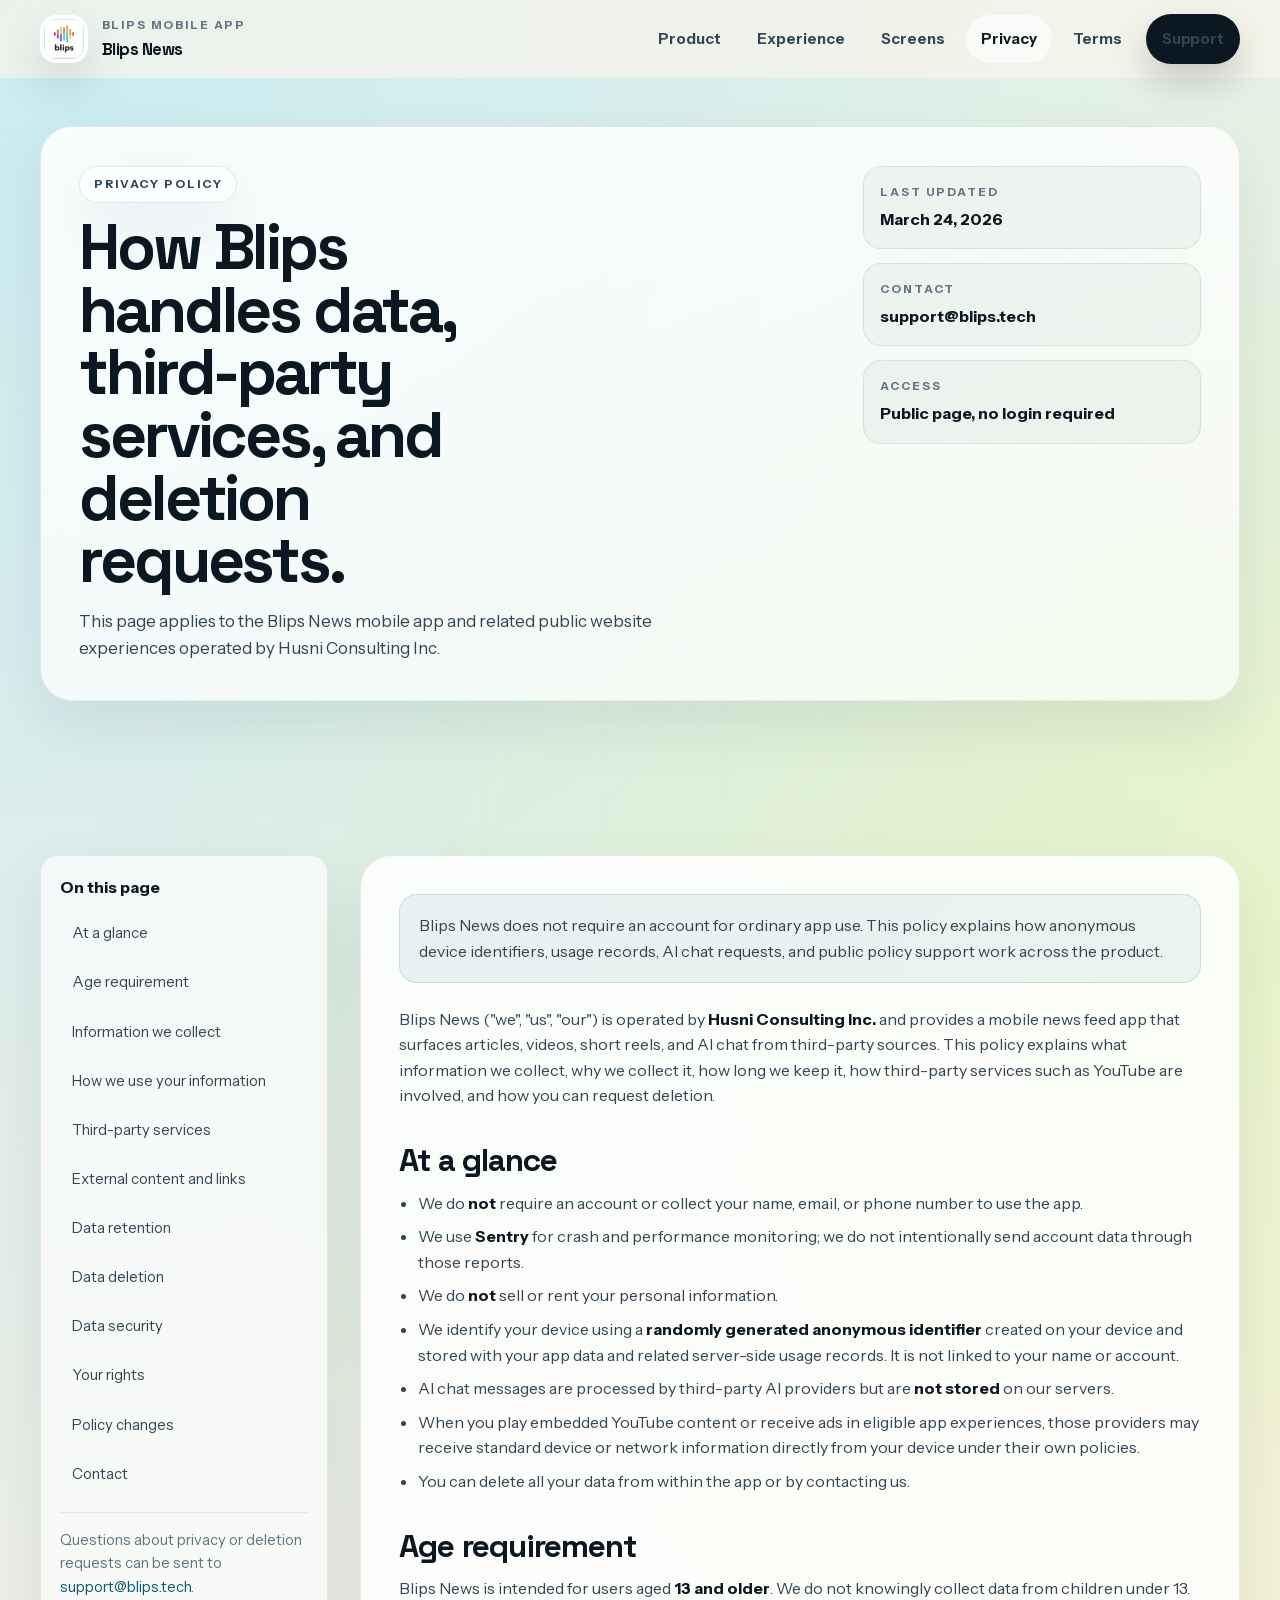
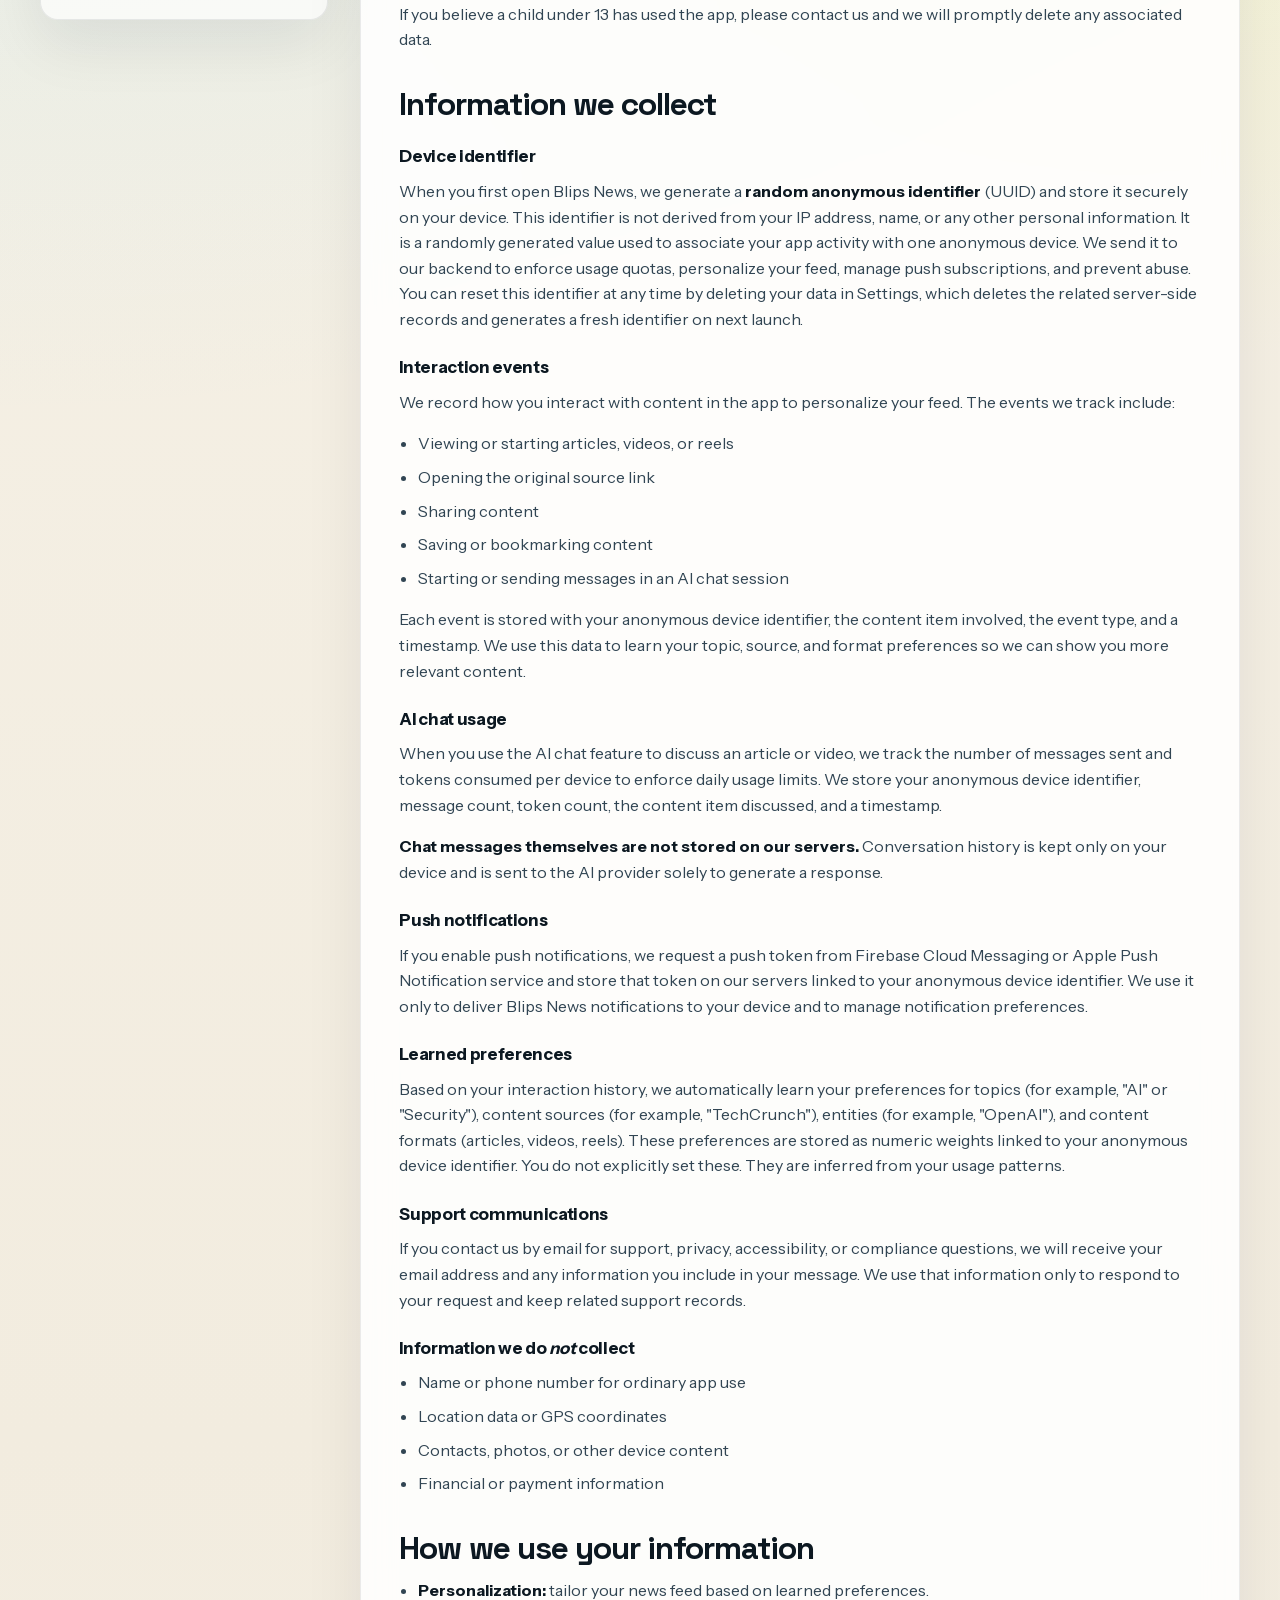
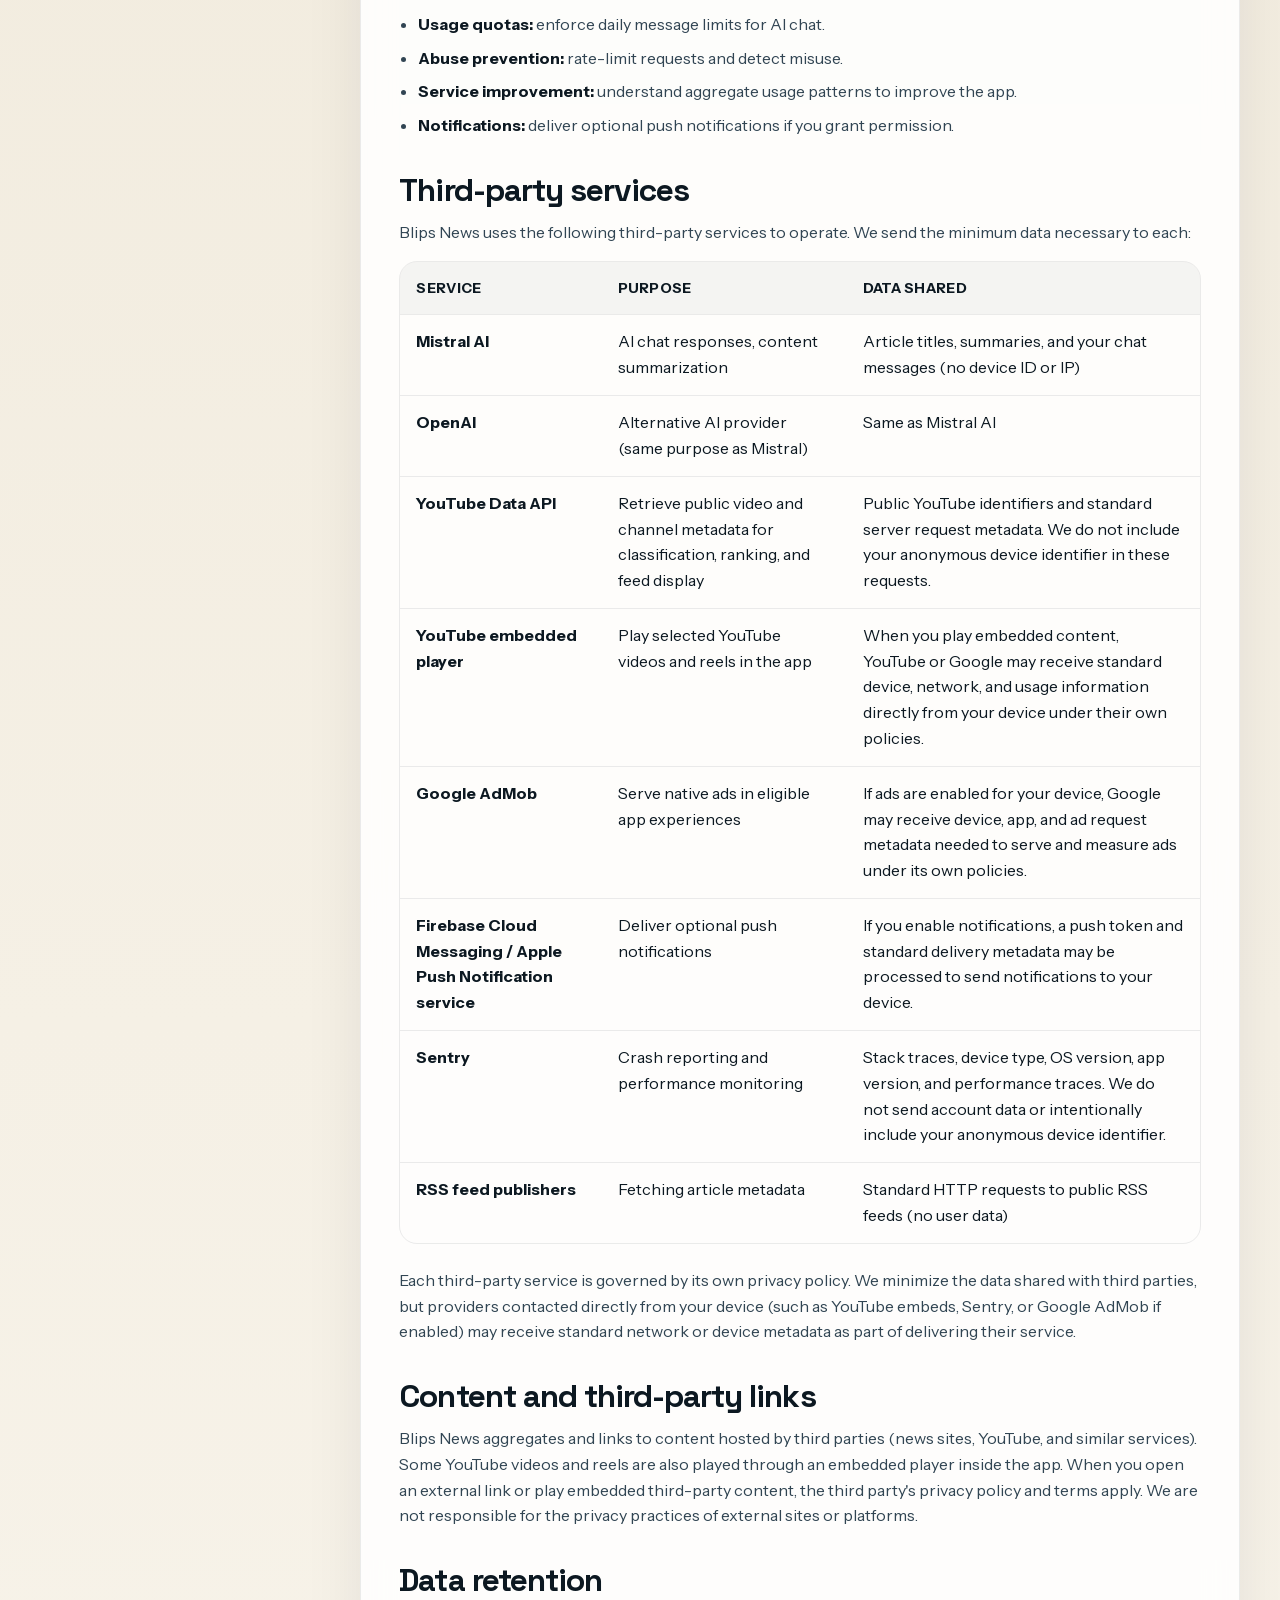
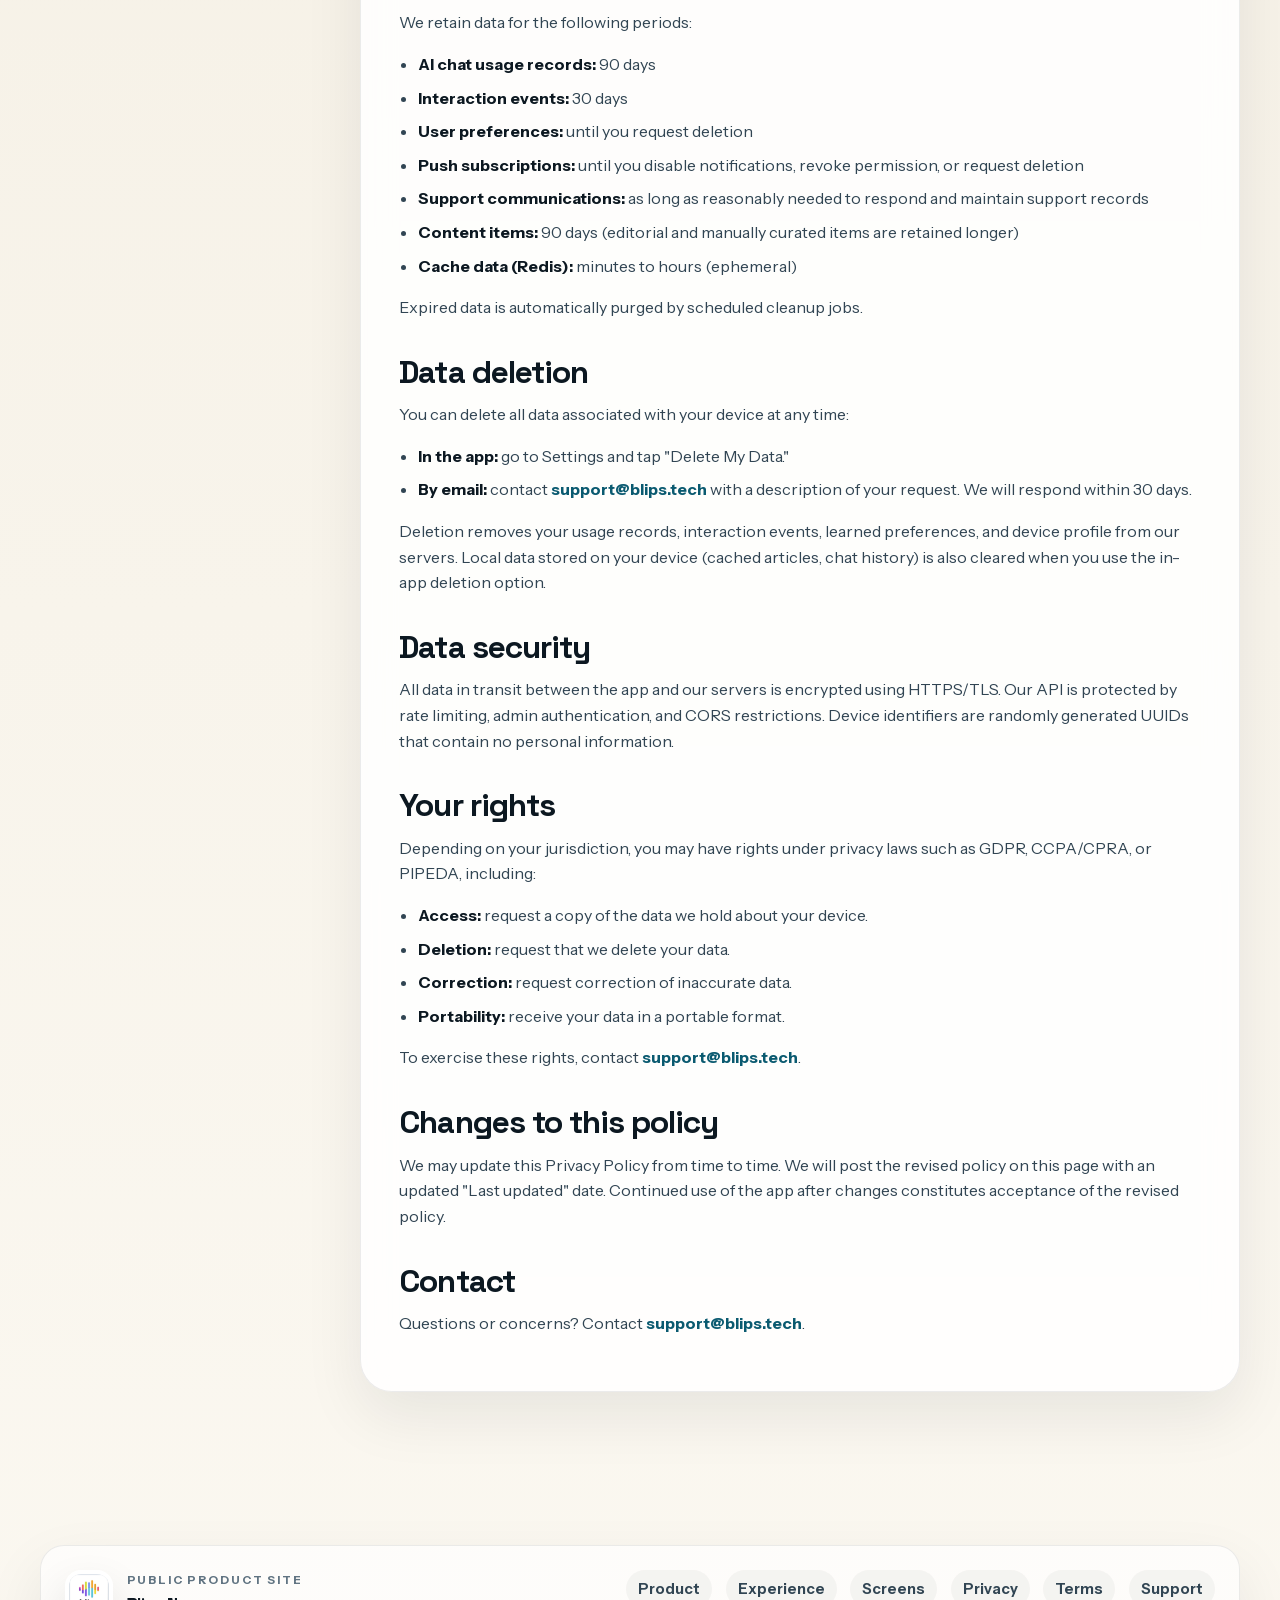
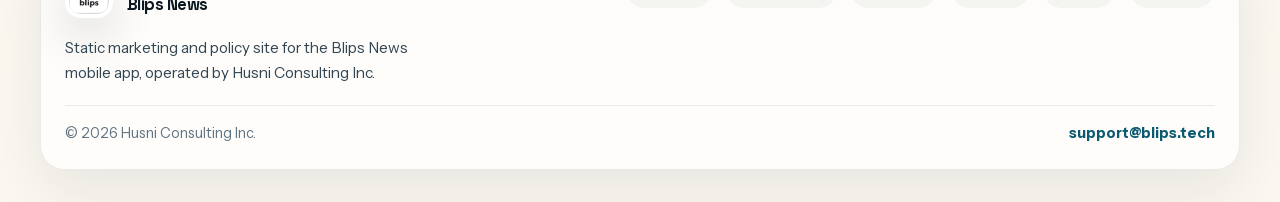
==== commit 85bf817d: "Redesign the public Blips site" ====
--- a/privacy.html
+++ b/privacy.html
@@ -3,317 +3,422 @@
   <head>
     <meta charset="utf-8" />
     <meta name="viewport" content="width=device-width, initial-scale=1" />
-    <meta name="theme-color" content="#0F172A" />
+    <meta name="theme-color" content="#f7f3ea" />
+
+    <title>Privacy Policy | Blips News</title>
+    <meta
+      name="description"
+      content="Privacy Policy for Blips News, including device identifiers, AI chat usage, third-party services, and deletion requests."
+    />
+
+    <link rel="canonical" href="https://blips.tech/privacy.html" />
+    <link rel="preload" href="./assets/fonts/instrument-sans-latin.woff2" as="font" type="font/woff2" crossorigin />
+    <link rel="preload" href="./assets/fonts/space-grotesk-latin.woff2" as="font" type="font/woff2" crossorigin />
+    <link rel="stylesheet" href="./styles.css" />
     <link rel="icon" href="./assets/app-icon.png" type="image/png" />
     <link rel="icon" href="./assets/favicon.ico" type="image/x-icon" />
     <link rel="apple-touch-icon" href="./assets/app-icon.png" />
 
-    <title>Privacy Policy — Blips News</title>
+    <meta property="og:title" content="Privacy Policy | Blips News" />
     <meta
-      name="description"
-      content="Privacy Policy for Blips News. Learn what data we collect, why, and how to request access or deletion."
+      property="og:description"
+      content="How Blips News handles device identifiers, AI chat usage, third-party services, and deletion requests."
     />
-
-    <link rel="stylesheet" href="./styles.css" />
+    <meta property="og:type" content="website" />
+    <meta property="og:locale" content="en_CA" />
+    <meta property="og:site_name" content="Blips News" />
+    <meta property="og:url" content="https://blips.tech/privacy.html" />
+    <meta property="og:image" content="https://blips.tech/assets/app-mark.png" />
+    <meta property="og:image:alt" content="Blips News logo mark" />
+
+    <script defer src="./script.js"></script>
   </head>
-  <body>
+  <body class="page-legal">
     <a class="skip-link" href="#main">Skip to content</a>
 
-    <header class="header" role="banner">
+    <header class="site-header" data-header>
       <div class="container header-inner">
         <a class="brand" href="./index.html" aria-label="Blips News home">
-          <img class="logo" src="./assets/app-icon.png" alt="" width="40" height="40" style="border-radius:10px" />
-          <span class="brand-title">Blips News</span>
+          <img class="brand__mark" src="./assets/app-icon.png" alt="" width="48" height="48" />
+          <span class="brand__copy">
+            <span class="brand__eyebrow">Blips mobile app</span>
+            <span class="brand__name">Blips News</span>
+          </span>
         </a>
-        <nav class="nav" aria-label="Primary">
-          <a href="./index.html">Home</a>
-          <a href="./support.html">Support</a>
+
+        <button class="nav-toggle" type="button" aria-expanded="false" aria-controls="primary-nav" data-nav-toggle>
+          <span>Menu</span>
+          <span class="nav-toggle__icon" aria-hidden="true"></span>
+        </button>
+
+        <nav class="site-nav" id="primary-nav" aria-label="Primary" data-nav>
+          <a href="./index.html#product">Product</a>
+          <a href="./index.html#experience">Experience</a>
+          <a href="./index.html#screens">Screens</a>
+          <a href="./privacy.html" aria-current="page">Privacy</a>
           <a href="./terms.html">Terms</a>
+          <a class="button button--solid button--nav" href="./support.html">Support</a>
         </nav>
       </div>
     </header>
 
-    <main id="main" class="container" role="main">
-      <section class="section" aria-labelledby="title">
-        <div class="card prose">
-          <h1 id="title">Privacy Policy</h1>
-          <p class="muted">Last updated: <strong>March 24, 2026</strong></p>
-
-          <p>
-            Blips News (&ldquo;we&rdquo;, &ldquo;us&rdquo;, &ldquo;our&rdquo;) is operated by
-            <strong>Husni Consulting Inc.</strong> and provides a mobile news feed app that
-            surfaces articles, videos, short reels, and AI chat from third&#8209;party sources. This
-            policy explains what information we collect, why we collect it, how long we keep it,
-            how third&#8209;party services such as YouTube are involved, and how you can request
-            deletion.
-          </p>
-
-          <h2>At a glance</h2>
-          <ul>
-            <li>We do <strong>not</strong> require an account or collect your name, email, or phone number to use the app.</li>
-            <li>We use <strong>Sentry</strong> for crash and performance monitoring &mdash; we do not intentionally send account data through those reports.</li>
-            <li>We do <strong>not</strong> sell or rent your personal information.</li>
-            <li>We identify your device using a <strong>randomly generated anonymous identifier</strong> created on your device and stored with your app data and related server-side usage records &mdash; it is not linked to your name or account.</li>
-            <li>AI chat messages are processed by third&#8209;party AI providers but are <strong>not stored</strong> on our servers.</li>
-            <li>When you play embedded YouTube content or receive ads in eligible app experiences, those providers may receive standard device or network information directly from your device under their own policies.</li>
-            <li>You can delete all your data from within the app or by contacting us.</li>
-          </ul>
-
-          <h2>Age requirement</h2>
-          <p>
-            Blips News is intended for users aged <strong>13 and older</strong>. We do not knowingly
-            collect data from children under 13. If you believe a child under 13 has used the app,
-            please contact us and we will promptly delete any associated data.
-          </p>
-
-          <h2>Information we collect</h2>
-
-          <h3>Device identifier</h3>
-          <p>
-            When you first open Blips News, we generate a <strong>random anonymous identifier</strong>
-            (UUID) and store it securely on your device. This identifier is not derived from your
-            IP address, name, or any other personal information &mdash; it is a randomly generated
-            value used to associate your app activity with one anonymous device. We send it to our
-            backend to enforce usage quotas, personalize your feed, manage push subscriptions, and
-            prevent abuse. You can reset this identifier at any time by deleting your data in
-            Settings, which deletes the related server-side records and generates a fresh identifier
-            on next launch.
-          </p>
-
-          <h3>Interaction events</h3>
-          <p>
-            We record how you interact with content in the app to personalize your feed. The
-            events we track include:
-          </p>
-          <ul>
-            <li>Viewing or starting articles, videos, or reels</li>
-            <li>Opening the original source link</li>
-            <li>Sharing content</li>
-            <li>Saving or bookmarking content</li>
-            <li>Starting or sending messages in an AI chat session</li>
-          </ul>
-          <p>
-            Each event is stored with your anonymous device identifier, the content item involved,
-            the event type, and a timestamp. We use this data to learn your topic, source, and
-            format preferences so we can show you more relevant content.
-          </p>
-
-          <h3>AI chat usage</h3>
-          <p>
-            When you use the AI chat feature to discuss an article or video, we track the number
-            of messages sent and tokens consumed per device to enforce daily usage limits. We store
-            your anonymous device identifier, message count, token count, the content item discussed,
-            and a timestamp.
-          </p>
-          <p>
-            <strong>Chat messages themselves are not stored on our servers.</strong> Conversation
-            history is kept only on your device and is sent to the AI provider solely to generate
-            a response.
-          </p>
-
-          <h3>Push notifications</h3>
-          <p>
-            If you enable push notifications, we request a push token from Firebase Cloud Messaging
-            or Apple Push Notification service and store that token on our servers linked to your
-            anonymous device identifier. We use it only to deliver Blips News notifications to your
-            device and to manage notification preferences.
-          </p>
-
-          <h3>Learned preferences</h3>
-          <p>
-            Based on your interaction history, we automatically learn your preferences for topics
-            (e.g., &ldquo;AI&rdquo;, &ldquo;Security&rdquo;), content sources (e.g.,
-            &ldquo;TechCrunch&rdquo;), entities (e.g., &ldquo;OpenAI&rdquo;), and content formats
-            (articles, videos, reels). These preferences are stored as numeric weights linked to
-            your anonymous device identifier. You do not explicitly set these &mdash; they are
-            inferred from your usage patterns.
-          </p>
-
-          <h3>Support communications</h3>
-          <p>
-            If you contact us by email for support, privacy, accessibility, or compliance questions,
-            we will receive your email address and any information you include in your message. We
-            use that information only to respond to your request and keep related support records.
-          </p>
-
-          <h3>Information we do <em>not</em> collect</h3>
-          <ul>
-            <li>Name or phone number for ordinary app use</li>
-            <li>Location data or GPS coordinates</li>
-            <li>Contacts, photos, or other device content</li>
-            <li>Financial or payment information</li>
-          </ul>
-
-          <h2>How we use your information</h2>
-          <ul>
-            <li><strong>Personalization:</strong> tailor your news feed based on learned preferences.</li>
-            <li><strong>Usage quotas:</strong> enforce daily message limits for AI chat.</li>
-            <li><strong>Abuse prevention:</strong> rate&#8209;limit requests and detect misuse.</li>
-            <li><strong>Service improvement:</strong> understand aggregate usage patterns to improve the app.</li>
-            <li><strong>Notifications:</strong> deliver optional push notifications if you grant permission.</li>
-          </ul>
-
-          <h2>Third&#8209;party services</h2>
-          <p>
-            Blips News uses the following third&#8209;party services to operate. We send the minimum
-            data necessary to each:
-          </p>
-
-          <table>
-            <thead>
-              <tr><th>Service</th><th>Purpose</th><th>Data shared</th></tr>
-            </thead>
-            <tbody>
-              <tr>
-                <td><strong>Mistral AI</strong></td>
-                <td>AI chat responses, content summarization</td>
-                <td>Article titles, summaries, and your chat messages (no device ID or IP)</td>
-              </tr>
-              <tr>
-                <td><strong>OpenAI</strong></td>
-                <td>Alternative AI provider (same purpose as Mistral)</td>
-                <td>Same as Mistral AI</td>
-              </tr>
-              <tr>
-                <td><strong>YouTube Data API</strong></td>
-                <td>Retrieve public video and channel metadata for classification, ranking, and feed display</td>
-                <td>Public YouTube identifiers and standard server request metadata. We do not include your anonymous device identifier in these requests.</td>
-              </tr>
-              <tr>
-                <td><strong>YouTube embedded player</strong></td>
-                <td>Play selected YouTube videos and reels in the app</td>
-                <td>When you play embedded content, YouTube / Google may receive standard device, network, and usage information directly from your device under their own policies.</td>
-              </tr>
-              <tr>
-                <td><strong>Google AdMob</strong></td>
-                <td>Serve native ads in eligible app experiences</td>
-                <td>If ads are enabled for your device, Google may receive device, app, and ad request metadata needed to serve and measure ads under its own policies.</td>
-              </tr>
-              <tr>
-                <td><strong>Firebase Cloud Messaging / Apple Push Notification service</strong></td>
-                <td>Deliver optional push notifications</td>
-                <td>If you enable notifications, a push token and standard delivery metadata may be processed to send notifications to your device.</td>
-              </tr>
-              <tr>
-                <td><strong>Sentry</strong></td>
-                <td>Crash reporting and performance monitoring</td>
-                <td>Stack traces, device type, OS version, app version, and performance traces. We do not send account data or intentionally include your anonymous device identifier.</td>
-              </tr>
-              <tr>
-                <td><strong>RSS feed publishers</strong></td>
-                <td>Fetching article metadata</td>
-                <td>Standard HTTP requests to public RSS feeds (no user data)</td>
-              </tr>
-            </tbody>
-          </table>
-          <p>
-            Each third&#8209;party service is governed by its own privacy policy. We minimize the
-            data shared with third parties, but providers contacted directly from your device
-            (such as YouTube embeds, Sentry, or Google AdMob if enabled) may receive standard
-            network or device metadata as part of delivering their service.
-          </p>
-
-          <h2>Content and third&#8209;party links</h2>
-          <p>
-            Blips News aggregates and links to content hosted by third parties (news sites,
-            YouTube, etc.). Some YouTube videos and reels are also played through an embedded
-            player inside the app. When you open an external link or play embedded third&#8209;party
-            content, the third party&rsquo;s privacy policy and terms apply. We are not responsible
-            for the privacy practices of external sites or platforms.
-          </p>
-
-          <h2>Data retention</h2>
-          <p>We retain data for the following periods:</p>
-          <ul>
-            <li><strong>AI chat usage records:</strong> 90 days</li>
-            <li><strong>Interaction events:</strong> 30 days</li>
-            <li><strong>User preferences:</strong> until you request deletion</li>
-            <li><strong>Push subscriptions:</strong> until you disable notifications, revoke permission, or request deletion</li>
-            <li><strong>Support communications:</strong> as long as reasonably needed to respond and maintain support records</li>
-            <li><strong>Content items:</strong> 90 days (editorial and manually curated items are retained longer)</li>
-            <li><strong>Cache data (Redis):</strong> minutes to hours (ephemeral)</li>
-          </ul>
-          <p>
-            Expired data is automatically purged by scheduled cleanup jobs.
-          </p>
-
-          <h2>Data deletion</h2>
-          <p>
-            You can delete all data associated with your device at any time:
-          </p>
-          <ul>
-            <li><strong>In the app:</strong> go to Settings and tap &ldquo;Delete My Data.&rdquo;</li>
-            <li><strong>By email:</strong> contact
-              <a href="mailto:support@blips.tech">support@blips.tech</a> with a
-              description of your request. We will respond within 30 days.</li>
-          </ul>
-          <p>
-            Deletion removes your usage records, interaction events, learned preferences, and
-            device profile from our servers. Local data stored on your device (cached articles,
-            chat history) is also cleared when you use the in&#8209;app deletion option.
-          </p>
-
-          <h2>Data security</h2>
-          <p>
-            All data in transit between the app and our servers is encrypted using HTTPS/TLS.
-            Our API is protected by rate limiting, admin authentication, and CORS restrictions.
-            Device identifiers are randomly generated UUIDs that contain no personal information.
-          </p>
-
-          <h2>Your rights</h2>
-          <p>
-            Depending on your jurisdiction, you may have rights under privacy laws such as GDPR,
-            CCPA/CPRA, or PIPEDA, including:
-          </p>
-          <ul>
-            <li><strong>Access:</strong> request a copy of the data we hold about your device.</li>
-            <li><strong>Deletion:</strong> request that we delete your data (see above).</li>
-            <li><strong>Correction:</strong> request correction of inaccurate data.</li>
-            <li><strong>Portability:</strong> receive your data in a portable format.</li>
-          </ul>
-          <p>
-            To exercise these rights, contact
-            <a href="mailto:support@blips.tech">support@blips.tech</a>.
-          </p>
-
-          <h2>Changes to this policy</h2>
-          <p>
-            We may update this Privacy Policy from time to time. We will post the revised policy
-            on this page with an updated &ldquo;Last updated&rdquo; date. Continued use of the
-            app after changes constitutes acceptance of the revised policy.
-          </p>
-
-          <h2>Contact</h2>
-          <p>
-            Questions or concerns? Contact
-            <a href="mailto:support@blips.tech">support@blips.tech</a>.
-          </p>
+    <main id="main">
+      <section class="page-hero">
+        <div class="container">
+          <div class="page-hero__shell">
+            <div class="page-hero__inner">
+              <div>
+                <span class="eyebrow">Privacy policy</span>
+                <h1>How Blips handles data, third-party services, and deletion requests.</h1>
+                <p>
+                  This page applies to the Blips News mobile app and related public website
+                  experiences operated by Husni Consulting Inc.
+                </p>
+              </div>
+
+              <div class="meta-grid">
+                <div class="meta-card">
+                  <span class="meta-card__label">Last updated</span>
+                  <strong>March 24, 2026</strong>
+                </div>
+                <div class="meta-card">
+                  <span class="meta-card__label">Contact</span>
+                  <a href="mailto:support@blips.tech">support@blips.tech</a>
+                </div>
+                <div class="meta-card">
+                  <span class="meta-card__label">Access</span>
+                  <strong>Public page, no login required</strong>
+                </div>
+              </div>
+            </div>
+          </div>
+        </div>
+      </section>
+
+      <section class="section">
+        <div class="container legal-layout">
+          <aside class="legal-sticky">
+            <h2>On this page</h2>
+            <nav class="legal-nav" aria-label="Privacy sections">
+              <a href="#at-a-glance">At a glance</a>
+              <a href="#age-requirement">Age requirement</a>
+              <a href="#information-we-collect">Information we collect</a>
+              <a href="#how-we-use-your-information">How we use your information</a>
+              <a href="#third-party-services">Third-party services</a>
+              <a href="#content-and-third-party-links">External content and links</a>
+              <a href="#data-retention">Data retention</a>
+              <a href="#data-deletion">Data deletion</a>
+              <a href="#data-security">Data security</a>
+              <a href="#your-rights">Your rights</a>
+              <a href="#changes-to-this-policy">Policy changes</a>
+              <a href="#contact">Contact</a>
+            </nav>
+            <div class="legal-note">
+              Questions about privacy or deletion requests can be sent to
+              <a href="mailto:support@blips.tech">support@blips.tech</a>.
+            </div>
+          </aside>
+
+          <article class="legal-card prose">
+            <div class="callout">
+              <p>
+                Blips News does not require an account for ordinary app use. This policy explains
+                how anonymous device identifiers, usage records, AI chat requests, and public
+                policy support work across the product.
+              </p>
+            </div>
+
+            <p>
+              Blips News ("we", "us", "our") is operated by <strong>Husni Consulting Inc.</strong>
+              and provides a mobile news feed app that surfaces articles, videos, short reels, and
+              AI chat from third-party sources. This policy explains what information we collect,
+              why we collect it, how long we keep it, how third-party services such as YouTube are
+              involved, and how you can request deletion.
+            </p>
+
+            <h2 id="at-a-glance">At a glance</h2>
+            <ul>
+              <li>We do <strong>not</strong> require an account or collect your name, email, or phone number to use the app.</li>
+              <li>We use <strong>Sentry</strong> for crash and performance monitoring; we do not intentionally send account data through those reports.</li>
+              <li>We do <strong>not</strong> sell or rent your personal information.</li>
+              <li>We identify your device using a <strong>randomly generated anonymous identifier</strong> created on your device and stored with your app data and related server-side usage records. It is not linked to your name or account.</li>
+              <li>AI chat messages are processed by third-party AI providers but are <strong>not stored</strong> on our servers.</li>
+              <li>When you play embedded YouTube content or receive ads in eligible app experiences, those providers may receive standard device or network information directly from your device under their own policies.</li>
+              <li>You can delete all your data from within the app or by contacting us.</li>
+            </ul>
+
+            <h2 id="age-requirement">Age requirement</h2>
+            <p>
+              Blips News is intended for users aged <strong>13 and older</strong>. We do not knowingly
+              collect data from children under 13. If you believe a child under 13 has used the app,
+              please contact us and we will promptly delete any associated data.
+            </p>
+
+            <h2 id="information-we-collect">Information we collect</h2>
+
+            <h3>Device identifier</h3>
+            <p>
+              When you first open Blips News, we generate a <strong>random anonymous identifier</strong>
+              (UUID) and store it securely on your device. This identifier is not derived from your
+              IP address, name, or any other personal information. It is a randomly generated value
+              used to associate your app activity with one anonymous device. We send it to our
+              backend to enforce usage quotas, personalize your feed, manage push subscriptions, and
+              prevent abuse. You can reset this identifier at any time by deleting your data in
+              Settings, which deletes the related server-side records and generates a fresh identifier
+              on next launch.
+            </p>
+
+            <h3>Interaction events</h3>
+            <p>
+              We record how you interact with content in the app to personalize your feed. The
+              events we track include:
+            </p>
+            <ul>
+              <li>Viewing or starting articles, videos, or reels</li>
+              <li>Opening the original source link</li>
+              <li>Sharing content</li>
+              <li>Saving or bookmarking content</li>
+              <li>Starting or sending messages in an AI chat session</li>
+            </ul>
+            <p>
+              Each event is stored with your anonymous device identifier, the content item involved,
+              the event type, and a timestamp. We use this data to learn your topic, source, and
+              format preferences so we can show you more relevant content.
+            </p>
+
+            <h3>AI chat usage</h3>
+            <p>
+              When you use the AI chat feature to discuss an article or video, we track the number
+              of messages sent and tokens consumed per device to enforce daily usage limits. We store
+              your anonymous device identifier, message count, token count, the content item discussed,
+              and a timestamp.
+            </p>
+            <p>
+              <strong>Chat messages themselves are not stored on our servers.</strong> Conversation
+              history is kept only on your device and is sent to the AI provider solely to generate
+              a response.
+            </p>
+
+            <h3>Push notifications</h3>
+            <p>
+              If you enable push notifications, we request a push token from Firebase Cloud Messaging
+              or Apple Push Notification service and store that token on our servers linked to your
+              anonymous device identifier. We use it only to deliver Blips News notifications to your
+              device and to manage notification preferences.
+            </p>
+
+            <h3>Learned preferences</h3>
+            <p>
+              Based on your interaction history, we automatically learn your preferences for topics
+              (for example, "AI" or "Security"), content sources (for example, "TechCrunch"),
+              entities (for example, "OpenAI"), and content formats (articles, videos, reels).
+              These preferences are stored as numeric weights linked to your anonymous device
+              identifier. You do not explicitly set these. They are inferred from your usage patterns.
+            </p>
+
+            <h3>Support communications</h3>
+            <p>
+              If you contact us by email for support, privacy, accessibility, or compliance questions,
+              we will receive your email address and any information you include in your message. We
+              use that information only to respond to your request and keep related support records.
+            </p>
+
+            <h3>Information we do <em>not</em> collect</h3>
+            <ul>
+              <li>Name or phone number for ordinary app use</li>
+              <li>Location data or GPS coordinates</li>
+              <li>Contacts, photos, or other device content</li>
+              <li>Financial or payment information</li>
+            </ul>
+
+            <h2 id="how-we-use-your-information">How we use your information</h2>
+            <ul>
+              <li><strong>Personalization:</strong> tailor your news feed based on learned preferences.</li>
+              <li><strong>Usage quotas:</strong> enforce daily message limits for AI chat.</li>
+              <li><strong>Abuse prevention:</strong> rate-limit requests and detect misuse.</li>
+              <li><strong>Service improvement:</strong> understand aggregate usage patterns to improve the app.</li>
+              <li><strong>Notifications:</strong> deliver optional push notifications if you grant permission.</li>
+            </ul>
+
+            <h2 id="third-party-services">Third-party services</h2>
+            <p>
+              Blips News uses the following third-party services to operate. We send the minimum
+              data necessary to each:
+            </p>
+
+            <div class="table-wrap">
+              <table>
+                <thead>
+                  <tr>
+                    <th>Service</th>
+                    <th>Purpose</th>
+                    <th>Data shared</th>
+                  </tr>
+                </thead>
+                <tbody>
+                  <tr>
+                    <td><strong>Mistral AI</strong></td>
+                    <td>AI chat responses, content summarization</td>
+                    <td>Article titles, summaries, and your chat messages (no device ID or IP)</td>
+                  </tr>
+                  <tr>
+                    <td><strong>OpenAI</strong></td>
+                    <td>Alternative AI provider (same purpose as Mistral)</td>
+                    <td>Same as Mistral AI</td>
+                  </tr>
+                  <tr>
+                    <td><strong>YouTube Data API</strong></td>
+                    <td>Retrieve public video and channel metadata for classification, ranking, and feed display</td>
+                    <td>Public YouTube identifiers and standard server request metadata. We do not include your anonymous device identifier in these requests.</td>
+                  </tr>
+                  <tr>
+                    <td><strong>YouTube embedded player</strong></td>
+                    <td>Play selected YouTube videos and reels in the app</td>
+                    <td>When you play embedded content, YouTube or Google may receive standard device, network, and usage information directly from your device under their own policies.</td>
+                  </tr>
+                  <tr>
+                    <td><strong>Google AdMob</strong></td>
+                    <td>Serve native ads in eligible app experiences</td>
+                    <td>If ads are enabled for your device, Google may receive device, app, and ad request metadata needed to serve and measure ads under its own policies.</td>
+                  </tr>
+                  <tr>
+                    <td><strong>Firebase Cloud Messaging / Apple Push Notification service</strong></td>
+                    <td>Deliver optional push notifications</td>
+                    <td>If you enable notifications, a push token and standard delivery metadata may be processed to send notifications to your device.</td>
+                  </tr>
+                  <tr>
+                    <td><strong>Sentry</strong></td>
+                    <td>Crash reporting and performance monitoring</td>
+                    <td>Stack traces, device type, OS version, app version, and performance traces. We do not send account data or intentionally include your anonymous device identifier.</td>
+                  </tr>
+                  <tr>
+                    <td><strong>RSS feed publishers</strong></td>
+                    <td>Fetching article metadata</td>
+                    <td>Standard HTTP requests to public RSS feeds (no user data)</td>
+                  </tr>
+                </tbody>
+              </table>
+            </div>
+
+            <p>
+              Each third-party service is governed by its own privacy policy. We minimize the data
+              shared with third parties, but providers contacted directly from your device
+              (such as YouTube embeds, Sentry, or Google AdMob if enabled) may receive standard
+              network or device metadata as part of delivering their service.
+            </p>
+
+            <h2 id="content-and-third-party-links">Content and third-party links</h2>
+            <p>
+              Blips News aggregates and links to content hosted by third parties (news sites,
+              YouTube, and similar services). Some YouTube videos and reels are also played through
+              an embedded player inside the app. When you open an external link or play embedded
+              third-party content, the third party's privacy policy and terms apply. We are not
+              responsible for the privacy practices of external sites or platforms.
+            </p>
+
+            <h2 id="data-retention">Data retention</h2>
+            <p>We retain data for the following periods:</p>
+            <ul>
+              <li><strong>AI chat usage records:</strong> 90 days</li>
+              <li><strong>Interaction events:</strong> 30 days</li>
+              <li><strong>User preferences:</strong> until you request deletion</li>
+              <li><strong>Push subscriptions:</strong> until you disable notifications, revoke permission, or request deletion</li>
+              <li><strong>Support communications:</strong> as long as reasonably needed to respond and maintain support records</li>
+              <li><strong>Content items:</strong> 90 days (editorial and manually curated items are retained longer)</li>
+              <li><strong>Cache data (Redis):</strong> minutes to hours (ephemeral)</li>
+            </ul>
+            <p>Expired data is automatically purged by scheduled cleanup jobs.</p>
+
+            <h2 id="data-deletion">Data deletion</h2>
+            <p>You can delete all data associated with your device at any time:</p>
+            <ul>
+              <li><strong>In the app:</strong> go to Settings and tap "Delete My Data."</li>
+              <li>
+                <strong>By email:</strong> contact
+                <a href="mailto:support@blips.tech">support@blips.tech</a> with a description of your
+                request. We will respond within 30 days.
+              </li>
+            </ul>
+            <p>
+              Deletion removes your usage records, interaction events, learned preferences, and
+              device profile from our servers. Local data stored on your device (cached articles,
+              chat history) is also cleared when you use the in-app deletion option.
+            </p>
+
+            <h2 id="data-security">Data security</h2>
+            <p>
+              All data in transit between the app and our servers is encrypted using HTTPS/TLS.
+              Our API is protected by rate limiting, admin authentication, and CORS restrictions.
+              Device identifiers are randomly generated UUIDs that contain no personal information.
+            </p>
+
+            <h2 id="your-rights">Your rights</h2>
+            <p>
+              Depending on your jurisdiction, you may have rights under privacy laws such as GDPR,
+              CCPA/CPRA, or PIPEDA, including:
+            </p>
+            <ul>
+              <li><strong>Access:</strong> request a copy of the data we hold about your device.</li>
+              <li><strong>Deletion:</strong> request that we delete your data.</li>
+              <li><strong>Correction:</strong> request correction of inaccurate data.</li>
+              <li><strong>Portability:</strong> receive your data in a portable format.</li>
+            </ul>
+            <p>
+              To exercise these rights, contact
+              <a href="mailto:support@blips.tech">support@blips.tech</a>.
+            </p>
+
+            <h2 id="changes-to-this-policy">Changes to this policy</h2>
+            <p>
+              We may update this Privacy Policy from time to time. We will post the revised policy
+              on this page with an updated "Last updated" date. Continued use of the app after
+              changes constitutes acceptance of the revised policy.
+            </p>
+
+            <h2 id="contact">Contact</h2>
+            <p>
+              Questions or concerns? Contact
+              <a href="mailto:support@blips.tech">support@blips.tech</a>.
+            </p>
+          </article>
         </div>
       </section>
     </main>
 
-    <footer class="footer" role="contentinfo">
-      <div class="container footer-inner">
-        <div class="footer-brand">
-          <img src="./assets/app-icon.png" alt="" width="32" height="32" style="border-radius:8px" />
-          <span>Blips News</span>
-        </div>
-        <div class="footer-links">
-          <a href="./index.html">Home</a>
-          <a href="./terms.html">Terms</a>
-          <a href="./support.html">Support</a>
-          <a href="mailto:support@blips.tech">Email</a>
-        </div>
-        <div class="footer-copy">
-          &copy; <span id="year">2025</span> Husni Consulting Inc.
+    <footer class="site-footer">
+      <div class="container">
+        <div class="footer-shell">
+          <div class="footer-top">
+            <div class="footer-brand">
+              <a class="brand" href="./index.html" aria-label="Blips News home">
+                <img class="brand__mark" src="./assets/app-icon.png" alt="" width="48" height="48" />
+                <span class="brand__copy">
+                  <span class="brand__eyebrow">Public product site</span>
+                  <span class="brand__name">Blips News</span>
+                </span>
+              </a>
+              <p>
+                Static marketing and policy site for the Blips News mobile app, operated by Husni
+                Consulting Inc.
+              </p>
+            </div>
+
+            <nav class="footer-links" aria-label="Footer">
+              <a href="./index.html#product">Product</a>
+              <a href="./index.html#experience">Experience</a>
+              <a href="./index.html#screens">Screens</a>
+              <a href="./privacy.html">Privacy</a>
+              <a href="./terms.html">Terms</a>
+              <a href="./support.html">Support</a>
+            </nav>
+          </div>
+
+          <div class="footer-meta">
+            <span>&copy; <span data-year>2026</span> Husni Consulting Inc.</span>
+            <a class="contact-link" href="mailto:support@blips.tech">support@blips.tech</a>
+          </div>
         </div>
       </div>
     </footer>
-    <script>
-      (function () {
-        var el = document.getElementById('year');
-        if (el) el.textContent = String(new Date().getFullYear());
-      })();
-    </script>
   </body>
 </html>
--- a/styles.css
+++ b/styles.css
@@ -1,39 +1,63 @@
-/* Blips marketing site — matches app branding */
+@font-face {
+  font-family: "Instrument Sans";
+  font-style: normal;
+  font-weight: 400 800;
+  font-display: swap;
+  src: url("./assets/fonts/instrument-sans-latin.woff2") format("woff2");
+}
+
+@font-face {
+  font-family: "Space Grotesk";
+  font-style: normal;
+  font-weight: 500 700;
+  font-display: swap;
+  src: url("./assets/fonts/space-grotesk-latin.woff2") format("woff2");
+}
 
 :root {
-  color-scheme: light dark;
-
-  /* Colors matching Flutter app (from app.dart) */
-  --primary: #0E7490;
-  --primary-light: #22D3EE;
-
-  /* Dark theme (default — matches app dark mode) */
-  --bg: #0F172A;
-  --panel: #1E293B;
-  --text: #F1F5F9;
-  --muted: #94A3B8;
-  --border: rgba(148, 163, 184, 0.2);
-
-  --shadow: 0 10px 40px rgba(0, 0, 0, 0.35);
-  --radius: 16px;
-  --radius-sm: 10px;
-  --maxw: 960px;
-
-  --focus: #22D3EE;
-
-  --font: -apple-system, BlinkMacSystemFont, "Segoe UI", Roboto, "Helvetica Neue", Arial, sans-serif;
-}
-
-@media (prefers-color-scheme: light) {
-  :root {
-    --bg: #F1F5F9;
-    --panel: #FFFFFF;
-    --text: #0F172A;
-    --muted: #64748B;
-    --border: rgba(15, 23, 42, 0.1);
-    --shadow: 0 8px 30px rgba(15, 23, 42, 0.08);
-    --focus: #0E7490;
-  }
+  color-scheme: light;
+
+  --bg: #f7f3ea;
+  --bg-strong: #f1ecdf;
+  --surface: rgba(255, 255, 255, 0.72);
+  --surface-strong: #ffffff;
+  --surface-muted: rgba(255, 255, 255, 0.58);
+  --surface-dark: #08141c;
+  --surface-dark-soft: #10222d;
+
+  --ink: #0c1821;
+  --ink-soft: #314553;
+  --ink-muted: #617482;
+  --ink-inverse: #f4f8fb;
+
+  --line: rgba(12, 24, 33, 0.11);
+  --line-strong: rgba(12, 24, 33, 0.18);
+  --line-inverse: rgba(255, 255, 255, 0.12);
+
+  --accent: #0e7490;
+  --accent-strong: #0a5a70;
+  --accent-soft: #dff4fb;
+  --accent-bright: #67d9ff;
+  --accent-warm: #e7ff78;
+
+  --shadow-soft: 0 24px 60px rgba(12, 24, 33, 0.08);
+  --shadow-card: 0 20px 44px rgba(8, 20, 28, 0.12);
+  --shadow-deep: 0 28px 80px rgba(8, 20, 28, 0.18);
+
+  --radius-xs: 12px;
+  --radius-sm: 18px;
+  --radius-md: 24px;
+  --radius-lg: 32px;
+  --radius-xl: 40px;
+
+  --maxw: 1200px;
+  --gutter: clamp(1.1rem, 2vw, 1.5rem);
+  --section-space: clamp(4rem, 7vw, 7rem);
+  --section-tight: clamp(3rem, 5vw, 4.5rem);
+  --header-height: 84px;
+
+  --font-body: "Instrument Sans", "Avenir Next", "Segoe UI", sans-serif;
+  --font-display: "Space Grotesk", "Trebuchet MS", sans-serif;
 }
 
 *,
@@ -46,441 +70,1615 @@
   scroll-behavior: smooth;
 }
 
+body {
+  margin: 0;
+  min-height: 100vh;
+  font-family: var(--font-body);
+  color: var(--ink);
+  line-height: 1.6;
+  background:
+    radial-gradient(circle at top left, rgba(103, 217, 255, 0.32), transparent 30%),
+    radial-gradient(circle at 88% 14%, rgba(231, 255, 120, 0.32), transparent 18%),
+    linear-gradient(180deg, #f8f4eb 0%, #f2ecdf 46%, #fbf8f1 100%);
+  -webkit-font-smoothing: antialiased;
+  text-rendering: optimizeLegibility;
+  position: relative;
+}
+
+body::before {
+  content: "";
+  position: fixed;
+  inset: 0;
+  z-index: -1;
+  pointer-events: none;
+  opacity: 0.45;
+  background-image:
+    linear-gradient(rgba(12, 24, 33, 0.03) 1px, transparent 1px),
+    linear-gradient(90deg, rgba(12, 24, 33, 0.03) 1px, transparent 1px);
+  background-size: 120px 120px;
+  mask-image: radial-gradient(circle at center, black 55%, transparent 100%);
+}
+
+body.nav-open {
+  overflow: hidden;
+}
+
+img {
+  display: block;
+  max-width: 100%;
+  height: auto;
+}
+
+a {
+  color: var(--accent-strong);
+  text-decoration: none;
+}
+
+a:hover {
+  text-decoration: underline;
+}
+
+button,
+input,
+textarea,
+select {
+  font: inherit;
+}
+
+a:focus-visible,
+button:focus-visible,
+[role="button"]:focus-visible {
+  outline: 2px solid var(--accent);
+  outline-offset: 3px;
+}
+
+main section[id],
+.prose h2[id] {
+  scroll-margin-top: calc(var(--header-height) + 1.5rem);
+}
+
+.visually-hidden {
+  position: absolute;
+  width: 1px;
+  height: 1px;
+  padding: 0;
+  margin: -1px;
+  overflow: hidden;
+  clip: rect(0, 0, 0, 0);
+  white-space: nowrap;
+  border: 0;
+}
+
+.skip-link {
+  position: absolute;
+  top: -5rem;
+  left: 1rem;
+  z-index: 200;
+  padding: 0.8rem 1rem;
+  border-radius: 999px;
+  background: var(--ink);
+  color: var(--ink-inverse);
+  font-weight: 700;
+  transition: top 0.2s ease;
+}
+
+.skip-link:focus {
+  top: 1rem;
+}
+
+.container {
+  width: min(var(--maxw), calc(100% - var(--gutter) * 2));
+  margin: 0 auto;
+}
+
+.button {
+  display: inline-flex;
+  align-items: center;
+  justify-content: center;
+  gap: 0.5rem;
+  min-height: 3.2rem;
+  padding: 0.85rem 1.25rem;
+  border: 1px solid transparent;
+  border-radius: 999px;
+  font-size: 0.95rem;
+  font-weight: 700;
+  letter-spacing: -0.01em;
+  text-decoration: none;
+  transition:
+    transform 0.25s ease,
+    background-color 0.25s ease,
+    border-color 0.25s ease,
+    color 0.25s ease,
+    box-shadow 0.25s ease;
+}
+
+.button:hover {
+  transform: translateY(-1px);
+  text-decoration: none;
+}
+
+.button--accent {
+  color: #ffffff;
+  background: linear-gradient(135deg, var(--accent), #14b8a6);
+  box-shadow: 0 18px 34px rgba(14, 116, 144, 0.24);
+}
+
+.button--accent:hover {
+  background: linear-gradient(135deg, var(--accent-strong), #0f9f92);
+}
+
+.button--solid {
+  color: var(--ink-inverse);
+  background: var(--ink);
+  box-shadow: 0 18px 34px rgba(12, 24, 33, 0.18);
+}
+
+.button--solid:hover {
+  background: var(--surface-dark-soft);
+}
+
+.button--ghost {
+  color: var(--ink);
+  background: var(--surface-muted);
+  border-color: var(--line-strong);
+  backdrop-filter: blur(12px);
+}
+
+.button--ghost:hover {
+  background: rgba(255, 255, 255, 0.82);
+}
+
+.button--ghost-light {
+  color: var(--ink-inverse);
+  background: transparent;
+  border-color: rgba(255, 255, 255, 0.24);
+}
+
+.button--ghost-light:hover {
+  background: rgba(255, 255, 255, 0.08);
+}
+
+.button--nav {
+  min-height: 2.8rem;
+  padding: 0.7rem 1.15rem;
+  font-size: 0.9rem;
+}
+
+.site-header {
+  position: sticky;
+  top: 0;
+  z-index: 100;
+  padding: 0.9rem 0;
+  transition: padding 0.25s ease;
+}
+
+.site-header::before {
+  content: "";
+  position: absolute;
+  inset: 0;
+  z-index: -1;
+  background: rgba(248, 244, 235, 0.72);
+  border-bottom: 1px solid transparent;
+  backdrop-filter: blur(22px);
+  transition:
+    background-color 0.25s ease,
+    border-color 0.25s ease,
+    box-shadow 0.25s ease;
+}
+
+.site-header.is-scrolled::before,
+.site-header.is-open::before {
+  background: rgba(248, 244, 235, 0.92);
+  border-bottom-color: var(--line);
+  box-shadow: 0 12px 32px rgba(12, 24, 33, 0.08);
+}
+
+.header-inner {
+  position: relative;
+  display: flex;
+  align-items: center;
+  justify-content: space-between;
+  gap: 1rem;
+}
+
+.brand {
+  display: inline-flex;
+  align-items: center;
+  gap: 0.85rem;
+  color: var(--ink);
+  text-decoration: none;
+}
+
+.brand:hover {
+  text-decoration: none;
+}
+
+.brand__mark {
+  width: 48px;
+  height: 48px;
+  padding: 4px;
+  border-radius: 16px;
+  background: rgba(255, 255, 255, 0.95);
+  box-shadow: var(--shadow-card);
+}
+
+.brand__copy {
+  display: grid;
+  gap: 0.1rem;
+}
+
+.brand__eyebrow {
+  font-size: 0.72rem;
+  font-weight: 700;
+  letter-spacing: 0.16em;
+  text-transform: uppercase;
+  color: var(--ink-muted);
+}
+
+.brand__name {
+  font-family: var(--font-display);
+  font-size: 1.05rem;
+  font-weight: 700;
+  letter-spacing: -0.03em;
+}
+
+.nav-toggle {
+  display: none;
+  align-items: center;
+  gap: 0.65rem;
+  min-height: 2.85rem;
+  padding: 0.65rem 0.9rem;
+  border: 1px solid var(--line-strong);
+  border-radius: 999px;
+  background: rgba(255, 255, 255, 0.64);
+  color: var(--ink);
+  font-weight: 700;
+}
+
+.nav-toggle__icon,
+.nav-toggle__icon::before,
+.nav-toggle__icon::after {
+  display: block;
+  width: 1rem;
+  height: 2px;
+  background: currentColor;
+  border-radius: 999px;
+  transition: transform 0.25s ease, opacity 0.25s ease;
+}
+
+.nav-toggle__icon {
+  position: relative;
+}
+
+.nav-toggle__icon::before,
+.nav-toggle__icon::after {
+  content: "";
+  position: absolute;
+  left: 0;
+}
+
+.nav-toggle__icon::before {
+  top: -5px;
+}
+
+.nav-toggle__icon::after {
+  top: 5px;
+}
+
+.site-header.is-open .nav-toggle__icon {
+  background: transparent;
+}
+
+.site-header.is-open .nav-toggle__icon::before {
+  transform: translateY(5px) rotate(45deg);
+}
+
+.site-header.is-open .nav-toggle__icon::after {
+  transform: translateY(-5px) rotate(-45deg);
+}
+
+.site-nav {
+  display: flex;
+  align-items: center;
+  gap: 0.35rem;
+}
+
+.site-nav a {
+  padding: 0.72rem 0.95rem;
+  border-radius: 999px;
+  color: var(--ink-soft);
+  font-size: 0.95rem;
+  font-weight: 650;
+}
+
+.site-nav a:hover,
+.site-nav a[aria-current="page"] {
+  color: var(--ink);
+  background: rgba(255, 255, 255, 0.64);
+  text-decoration: none;
+}
+
+.site-nav .button {
+  margin-left: 0.2rem;
+}
+
+.site-nav .button[aria-current="page"] {
+  background: var(--ink);
+  color: var(--ink-inverse);
+}
+
+.hero {
+  position: relative;
+  overflow: clip;
+  padding: clamp(2rem, 4vw, 3rem) 0 var(--section-space);
+}
+
+.hero::after {
+  content: "";
+  position: absolute;
+  right: -10rem;
+  bottom: -12rem;
+  width: 34rem;
+  height: 34rem;
+  border-radius: 50%;
+  background: radial-gradient(circle, rgba(14, 116, 144, 0.14), transparent 70%);
+  filter: blur(12px);
+  z-index: -1;
+}
+
+.hero-grid {
+  display: grid;
+  grid-template-columns: minmax(0, 1.02fr) minmax(0, 0.98fr);
+  gap: clamp(2rem, 4vw, 4rem);
+  align-items: center;
+}
+
+.eyebrow {
+  display: inline-flex;
+  align-items: center;
+  gap: 0.55rem;
+  padding: 0.52rem 0.85rem;
+  border: 1px solid rgba(12, 24, 33, 0.1);
+  border-radius: 999px;
+  background: rgba(255, 255, 255, 0.64);
+  box-shadow: var(--shadow-soft);
+  color: var(--ink-soft);
+  font-size: 0.74rem;
+  font-weight: 700;
+  letter-spacing: 0.16em;
+  text-transform: uppercase;
+}
+
+.hero h1 {
+  margin: 1rem 0 1rem;
+  max-width: 10ch;
+  font-family: var(--font-display);
+  font-size: clamp(3rem, 8vw, 5.6rem);
+  line-height: 0.94;
+  letter-spacing: -0.06em;
+}
+
+.hero-intro {
+  margin: 0 0 1.75rem;
+  max-width: 36rem;
+  color: var(--ink-soft);
+  font-size: clamp(1.05rem, 2vw, 1.3rem);
+}
+
+.hero-actions {
+  display: flex;
+  flex-wrap: wrap;
+  gap: 0.85rem;
+  margin-bottom: 1.5rem;
+}
+
+.hero-pills {
+  display: flex;
+  flex-wrap: wrap;
+  gap: 0.7rem;
+  margin-bottom: 1.6rem;
+}
+
+.pill {
+  display: inline-flex;
+  align-items: center;
+  gap: 0.45rem;
+  padding: 0.55rem 0.9rem;
+  border: 1px solid rgba(12, 24, 33, 0.08);
+  border-radius: 999px;
+  background: rgba(255, 255, 255, 0.56);
+  color: var(--ink-soft);
+  font-size: 0.88rem;
+  font-weight: 650;
+  box-shadow: 0 8px 20px rgba(12, 24, 33, 0.05);
+}
+
+.hero-stats {
+  display: grid;
+  grid-template-columns: repeat(3, minmax(0, 1fr));
+  gap: 1rem;
+  max-width: 44rem;
+}
+
+.stat-card {
+  padding: 1rem 1.1rem;
+  border: 1px solid var(--line);
+  border-radius: var(--radius-sm);
+  background: rgba(255, 255, 255, 0.58);
+  box-shadow: var(--shadow-soft);
+  backdrop-filter: blur(12px);
+}
+
+.stat-card strong {
+  display: block;
+  margin-bottom: 0.15rem;
+  font-family: var(--font-display);
+  font-size: clamp(1.2rem, 3vw, 1.8rem);
+  letter-spacing: -0.04em;
+}
+
+.stat-card span {
+  display: block;
+  color: var(--ink-soft);
+  font-size: 0.92rem;
+}
+
+.hero-stage {
+  position: relative;
+  min-height: 620px;
+}
+
+.hero-stage__panel {
+  position: absolute;
+  inset: 6% 8% 18% 14%;
+  border-radius: var(--radius-xl);
+  background: linear-gradient(145deg, rgba(8, 20, 28, 0.96), rgba(16, 34, 45, 0.82));
+  box-shadow: var(--shadow-deep);
+}
+
+.hero-stage__panel::before {
+  content: "";
+  position: absolute;
+  inset: 1px;
+  border-radius: calc(var(--radius-xl) - 1px);
+  border: 1px solid rgba(255, 255, 255, 0.08);
+  pointer-events: none;
+}
+
+.hero-stage__orb {
+  position: absolute;
+  border-radius: 50%;
+  filter: blur(8px);
+  opacity: 0.8;
+}
+
+.hero-stage__orb--a {
+  width: 10rem;
+  height: 10rem;
+  top: 8%;
+  left: 0;
+  background: rgba(103, 217, 255, 0.28);
+}
+
+.hero-stage__orb--b {
+  width: 8rem;
+  height: 8rem;
+  right: 18%;
+  bottom: 12%;
+  background: rgba(231, 255, 120, 0.38);
+}
+
+.phone-stack {
+  position: relative;
+  height: 100%;
+}
+
+.phone-card {
+  position: absolute;
+  opacity: 0;
+  padding: 0.65rem;
+  border: 1px solid rgba(255, 255, 255, 0.2);
+  border-radius: 2rem;
+  background: linear-gradient(180deg, rgba(255, 255, 255, 0.18), rgba(255, 255, 255, 0.06));
+  box-shadow: 0 30px 70px rgba(8, 20, 28, 0.35);
+  backdrop-filter: blur(14px);
+}
+
+.phone-card img {
+  width: 100%;
+  aspect-ratio: 9 / 19.5;
+  object-fit: cover;
+  object-position: top;
+  border-radius: 1.45rem;
+  background: var(--surface-dark);
+}
+
+.phone-card--primary {
+  top: 4%;
+  right: 12%;
+  width: min(18.5rem, 43vw);
+  z-index: 3;
+}
+
+.phone-card--secondary {
+  bottom: 9%;
+  left: 4%;
+  width: min(14rem, 31vw);
+  transform: rotate(-8deg);
+  z-index: 1;
+}
+
+.phone-card--tertiary {
+  top: 18%;
+  left: 16%;
+  width: min(13.5rem, 29vw);
+  transform: rotate(8deg);
+  z-index: 2;
+}
+
+.floating-note {
+  position: absolute;
+  right: 0;
+  bottom: 0;
+  z-index: 4;
+  max-width: 17rem;
+  padding: 1rem 1.1rem;
+  border: 1px solid rgba(255, 255, 255, 0.65);
+  border-radius: var(--radius-sm);
+  background: rgba(255, 255, 255, 0.92);
+  box-shadow: var(--shadow-card);
+}
+
+.floating-note__eyebrow {
+  display: block;
+  margin-bottom: 0.45rem;
+  color: var(--ink-muted);
+  font-size: 0.72rem;
+  font-weight: 700;
+  letter-spacing: 0.14em;
+  text-transform: uppercase;
+}
+
+.floating-note p {
+  margin: 0;
+  color: var(--ink);
+  font-size: 1rem;
+  line-height: 1.45;
+}
+
+.signal-ribbon {
+  padding-bottom: var(--section-tight);
+}
+
+.signal-ribbon__lane {
+  display: flex;
+  gap: 1rem;
+  overflow: hidden;
+  padding: 1rem;
+  border: 1px solid var(--line);
+  border-radius: 999px;
+  background: rgba(255, 255, 255, 0.58);
+  box-shadow: var(--shadow-soft);
+}
+
+.signal-ribbon__track {
+  display: flex;
+  flex: 0 0 auto;
+  gap: 0.75rem;
+  min-width: max-content;
+  animation: marquee 24s linear infinite;
+}
+
+.signal-ribbon__item {
+  padding: 0.55rem 1rem;
+  border-radius: 999px;
+  background: rgba(12, 24, 33, 0.05);
+  color: var(--ink-soft);
+  font-size: 0.88rem;
+  font-weight: 650;
+}
+
+.section {
+  position: relative;
+  padding: var(--section-space) 0;
+}
+
+.section-head {
+  display: grid;
+  gap: 0.9rem;
+  max-width: 48rem;
+  margin-bottom: 2.25rem;
+}
+
+.kicker {
+  color: var(--accent-strong);
+  font-size: 0.78rem;
+  font-weight: 700;
+  letter-spacing: 0.16em;
+  text-transform: uppercase;
+}
+
+.kicker--inverted {
+  color: rgba(255, 255, 255, 0.72);
+}
+
+.section-head h2,
+.trust-copy h2,
+.page-section-head h2 {
+  margin: 0;
+  font-family: var(--font-display);
+  font-size: clamp(2.2rem, 5vw, 4rem);
+  line-height: 1;
+  letter-spacing: -0.04em;
+}
+
+.section-head p,
+.trust-copy p,
+.page-section-head p {
+  margin: 0;
+  max-width: 40rem;
+  color: var(--ink-soft);
+  font-size: 1.05rem;
+}
+
+.feature-grid {
+  display: grid;
+  grid-template-columns: repeat(12, minmax(0, 1fr));
+  gap: 1.25rem;
+}
+
+.feature-panel {
+  display: flex;
+  flex-direction: column;
+  gap: 1rem;
+  padding: clamp(1.4rem, 2.5vw, 2rem);
+  border: 1px solid rgba(12, 24, 33, 0.08);
+  border-radius: var(--radius-md);
+  background: rgba(255, 255, 255, 0.72);
+  box-shadow: var(--shadow-soft);
+  backdrop-filter: blur(12px);
+}
+
+.feature-panel--wide {
+  grid-column: span 8;
+}
+
+.feature-panel--half {
+  grid-column: span 6;
+}
+
+.feature-panel--accent {
+  grid-column: span 4;
+  color: var(--ink-inverse);
+  background: linear-gradient(160deg, #08141c 0%, #0f2935 58%, #0e7490 140%);
+  border-color: rgba(255, 255, 255, 0.08);
+  box-shadow: var(--shadow-deep);
+}
+
+.feature-panel__split {
+  display: grid;
+  grid-template-columns: minmax(0, 0.92fr) minmax(0, 1.08fr);
+  gap: 1.25rem;
+  align-items: end;
+  height: 100%;
+}
+
+.feature-label {
+  color: var(--accent-strong);
+  font-size: 0.78rem;
+  font-weight: 700;
+  letter-spacing: 0.16em;
+  text-transform: uppercase;
+}
+
+.feature-panel--accent .feature-label {
+  color: rgba(255, 255, 255, 0.72);
+}
+
+.feature-panel h3 {
+  margin: 0;
+  font-family: var(--font-display);
+  font-size: clamp(1.5rem, 3vw, 2.25rem);
+  line-height: 1.05;
+  letter-spacing: -0.03em;
+}
+
+.feature-panel p {
+  margin: 0;
+  color: var(--ink-soft);
+  font-size: 1rem;
+}
+
+.feature-panel--accent p,
+.feature-panel--accent li {
+  color: rgba(244, 248, 251, 0.8);
+}
+
+.feature-graphic {
+  display: flex;
+  align-items: center;
+  justify-content: center;
+  min-height: 16rem;
+  padding: 1rem;
+  margin-top: auto;
+  overflow: hidden;
+  border: 1px solid rgba(255, 255, 255, 0.08);
+  border-radius: calc(var(--radius-md) - 6px);
+  background: linear-gradient(180deg, rgba(8, 20, 28, 0.96), rgba(16, 34, 45, 0.86));
+}
+
+.feature-graphic img {
+  width: 100%;
+}
+
+.feature-pills {
+  display: flex;
+  flex-wrap: wrap;
+  gap: 0.55rem;
+}
+
+.feature-panel--accent .pill {
+  background: rgba(255, 255, 255, 0.08);
+  border-color: rgba(255, 255, 255, 0.12);
+  color: rgba(244, 248, 251, 0.9);
+  box-shadow: none;
+}
+
+.feature-mini-list {
+  display: grid;
+  gap: 0.5rem;
+  margin: 0;
+  padding-left: 1.1rem;
+}
+
+.experience-shell {
+  position: relative;
+  overflow: hidden;
+  padding: clamp(1.5rem, 3vw, 2.5rem);
+  border-radius: var(--radius-xl);
+  background: linear-gradient(160deg, #07131b 0%, #0e1e28 40%, #102b38 100%);
+  color: var(--ink-inverse);
+  box-shadow: var(--shadow-deep);
+}
+
+.experience-shell::before {
+  content: "";
+  position: absolute;
+  top: -8rem;
+  left: -4rem;
+  width: 22rem;
+  height: 22rem;
+  border-radius: 50%;
+  background: radial-gradient(circle, rgba(103, 217, 255, 0.22), transparent 70%);
+}
+
+.experience-layout {
+  position: relative;
+  display: grid;
+  grid-template-columns: minmax(0, 0.85fr) minmax(0, 1.15fr);
+  gap: 1.5rem 2rem;
+  align-items: start;
+}
+
+.experience-copy h2 {
+  margin: 0.8rem 0 1rem;
+  font-family: var(--font-display);
+  font-size: clamp(2rem, 4vw, 3.4rem);
+  line-height: 1.02;
+  letter-spacing: -0.04em;
+}
+
+.experience-copy p {
+  margin: 0 0 1.5rem;
+  max-width: 30rem;
+  color: rgba(244, 248, 251, 0.78);
+  font-size: 1.05rem;
+}
+
+.experience-grid {
+  display: grid;
+  grid-template-columns: repeat(2, minmax(0, 1fr));
+  gap: 1rem;
+}
+
+.experience-card {
+  min-height: 10rem;
+  padding: 1.2rem 1.2rem 1.35rem;
+  border: 1px solid rgba(255, 255, 255, 0.08);
+  border-radius: var(--radius-sm);
+  background: rgba(255, 255, 255, 0.06);
+  box-shadow: inset 0 1px 0 rgba(255, 255, 255, 0.08);
+}
+
+.experience-step {
+  display: inline-flex;
+  align-items: center;
+  justify-content: center;
+  width: 2rem;
+  height: 2rem;
+  margin-bottom: 0.85rem;
+  border-radius: 50%;
+  background: rgba(103, 217, 255, 0.14);
+  color: var(--accent-bright);
+  font-size: 0.82rem;
+  font-weight: 700;
+}
+
+.experience-card h3 {
+  margin: 0 0 0.55rem;
+  font-size: 1.15rem;
+  letter-spacing: -0.02em;
+}
+
+.experience-card p {
+  margin: 0;
+  color: rgba(244, 248, 251, 0.72);
+  font-size: 0.97rem;
+}
+
+.screen-grid {
+  display: grid;
+  grid-template-columns: repeat(3, minmax(0, 1fr));
+  gap: 1.25rem;
+}
+
+.screen-card {
+  display: flex;
+  flex-direction: column;
+  gap: 1rem;
+  padding: 1.3rem;
+  border: 1px solid rgba(12, 24, 33, 0.08);
+  border-radius: var(--radius-md);
+  background: rgba(255, 255, 255, 0.74);
+  box-shadow: var(--shadow-soft);
+}
+
+.screen-card__tag {
+  color: var(--accent-strong);
+  font-size: 0.75rem;
+  font-weight: 700;
+  letter-spacing: 0.16em;
+  text-transform: uppercase;
+}
+
+.screen-card h3 {
+  margin: 0.3rem 0 0;
+  font-family: var(--font-display);
+  font-size: 1.45rem;
+  letter-spacing: -0.03em;
+}
+
+.screen-card p {
+  margin: 0;
+  color: var(--ink-soft);
+  font-size: 0.96rem;
+}
+
+.phone-frame {
+  padding: 0.65rem;
+  border-radius: 2rem;
+  background: linear-gradient(180deg, #08141c 0%, #132a36 100%);
+  box-shadow: 0 20px 50px rgba(8, 20, 28, 0.18);
+}
+
+.phone-frame img {
+  width: 100%;
+  aspect-ratio: 9 / 19.5;
+  object-fit: cover;
+  object-position: top;
+  border-radius: 1.4rem;
+}
+
+.trust-grid {
+  display: grid;
+  grid-template-columns: minmax(0, 0.85fr) minmax(0, 1.15fr);
+  gap: 1.5rem 2rem;
+  align-items: start;
+}
+
+.policy-grid {
+  display: grid;
+  grid-template-columns: repeat(3, minmax(0, 1fr));
+  gap: 1rem;
+}
+
+.policy-card {
+  display: flex;
+  flex-direction: column;
+  gap: 0.9rem;
+  padding: 1.2rem;
+  border: 1px solid rgba(12, 24, 33, 0.08);
+  border-radius: var(--radius-sm);
+  background: rgba(255, 255, 255, 0.74);
+  box-shadow: var(--shadow-soft);
+  color: inherit;
+  text-decoration: none;
+  transition:
+    transform 0.25s ease,
+    box-shadow 0.25s ease,
+    background-color 0.25s ease;
+}
+
+.policy-card:hover {
+  transform: translateY(-2px);
+  box-shadow: 0 24px 50px rgba(8, 20, 28, 0.14);
+  text-decoration: none;
+}
+
+.policy-card__index {
+  color: var(--accent-strong);
+  font-size: 0.78rem;
+  font-weight: 700;
+  letter-spacing: 0.16em;
+  text-transform: uppercase;
+}
+
+.policy-card h3 {
+  margin: 0;
+  font-size: 1.25rem;
+  letter-spacing: -0.03em;
+}
+
+.policy-card p {
+  margin: 0;
+  color: var(--ink-soft);
+  font-size: 0.96rem;
+}
+
+.policy-card__link {
+  color: var(--ink);
+  font-weight: 700;
+}
+
+.cta-banner {
+  display: grid;
+  grid-template-columns: minmax(0, 1fr) auto;
+  gap: 1rem 2rem;
+  align-items: center;
+  padding: clamp(1.5rem, 3vw, 2.4rem);
+  border-radius: var(--radius-lg);
+  background: linear-gradient(135deg, rgba(14, 116, 144, 0.96), rgba(7, 20, 28, 0.96));
+  color: var(--ink-inverse);
+  box-shadow: var(--shadow-deep);
+}
+
+.cta-banner h2 {
+  margin: 0.65rem 0 0;
+  max-width: 13ch;
+  font-family: var(--font-display);
+  font-size: clamp(2rem, 4vw, 3rem);
+  line-height: 1.02;
+  letter-spacing: -0.04em;
+}
+
+.cta-actions {
+  display: flex;
+  flex-wrap: wrap;
+  justify-content: flex-end;
+  gap: 0.75rem;
+}
+
+.site-footer {
+  padding: var(--section-tight) 0 2rem;
+}
+
+.footer-shell {
+  padding: 1.5rem;
+  border: 1px solid rgba(12, 24, 33, 0.08);
+  border-radius: var(--radius-md);
+  background: rgba(255, 255, 255, 0.66);
+  box-shadow: var(--shadow-soft);
+}
+
+.footer-top {
+  display: flex;
+  align-items: flex-start;
+  justify-content: space-between;
+  gap: 1.5rem;
+}
+
+.footer-brand {
+  max-width: 24rem;
+}
+
+.footer-brand p {
+  margin: 0.65rem 0 0;
+  color: var(--ink-soft);
+  font-size: 0.95rem;
+}
+
+.footer-links {
+  display: flex;
+  flex-wrap: wrap;
+  justify-content: flex-end;
+  gap: 0.65rem 0.85rem;
+}
+
+.footer-links a {
+  padding: 0.45rem 0.75rem;
+  border-radius: 999px;
+  background: rgba(12, 24, 33, 0.04);
+  color: var(--ink-soft);
+  font-size: 0.92rem;
+  font-weight: 650;
+}
+
+.footer-links a:hover {
+  background: rgba(12, 24, 33, 0.08);
+  color: var(--ink);
+  text-decoration: none;
+}
+
+.footer-meta {
+  display: flex;
+  flex-wrap: wrap;
+  justify-content: space-between;
+  gap: 0.75rem 1rem;
+  margin-top: 1.25rem;
+  padding-top: 1rem;
+  border-top: 1px solid rgba(12, 24, 33, 0.08);
+  color: var(--ink-muted);
+  font-size: 0.9rem;
+}
+
+.contact-link {
+  color: var(--accent-strong);
+  font-weight: 700;
+}
+
+.page-hero {
+  padding: clamp(2rem, 4vw, 3rem) 0 var(--section-tight);
+}
+
+.page-hero__shell {
+  padding: clamp(1.5rem, 3vw, 2.4rem);
+  border: 1px solid rgba(12, 24, 33, 0.08);
+  border-radius: var(--radius-lg);
+  background: linear-gradient(160deg, rgba(255, 255, 255, 0.86), rgba(255, 255, 255, 0.64));
+  box-shadow: var(--shadow-soft);
+  backdrop-filter: blur(16px);
+}
+
+.page-hero__inner {
+  display: grid;
+  grid-template-columns: minmax(0, 1fr) minmax(18rem, 0.45fr);
+  gap: 1.5rem 2rem;
+  align-items: start;
+}
+
+.page-hero h1 {
+  margin: 0.8rem 0 1rem;
+  max-width: 12ch;
+  font-family: var(--font-display);
+  font-size: clamp(2.4rem, 5vw, 4.4rem);
+  line-height: 0.98;
+  letter-spacing: -0.05em;
+}
+
+.page-hero p {
+  margin: 0;
+  max-width: 38rem;
+  color: var(--ink-soft);
+  font-size: 1.05rem;
+}
+
+.meta-grid {
+  display: grid;
+  gap: 0.85rem;
+}
+
+.meta-card {
+  padding: 1rem 1.05rem;
+  border: 1px solid rgba(12, 24, 33, 0.08);
+  border-radius: var(--radius-sm);
+  background: rgba(12, 24, 33, 0.04);
+}
+
+.meta-card__label {
+  display: block;
+  margin-bottom: 0.35rem;
+  color: var(--ink-muted);
+  font-size: 0.72rem;
+  font-weight: 700;
+  letter-spacing: 0.16em;
+  text-transform: uppercase;
+}
+
+.meta-card strong,
+.meta-card a {
+  color: var(--ink);
+  font-size: 1rem;
+  font-weight: 700;
+}
+
+.legal-layout {
+  display: grid;
+  grid-template-columns: minmax(15rem, 18rem) minmax(0, 1fr);
+  gap: 1.25rem 2rem;
+  align-items: start;
+}
+
+.legal-sticky {
+  position: sticky;
+  top: calc(var(--header-height) + 1rem);
+  padding: 1.2rem;
+  border: 1px solid rgba(12, 24, 33, 0.08);
+  border-radius: var(--radius-sm);
+  background: rgba(255, 255, 255, 0.68);
+  box-shadow: var(--shadow-soft);
+}
+
+.legal-sticky h2 {
+  margin: 0 0 0.75rem;
+  font-size: 1rem;
+}
+
+.legal-nav {
+  display: grid;
+  gap: 0.4rem;
+}
+
+.legal-nav a {
+  display: block;
+  padding: 0.6rem 0.75rem;
+  border-radius: 0.9rem;
+  color: var(--ink-soft);
+  font-size: 0.92rem;
+}
+
+.legal-nav a:hover {
+  background: rgba(12, 24, 33, 0.05);
+  color: var(--ink);
+  text-decoration: none;
+}
+
+.legal-note {
+  margin-top: 1rem;
+  padding-top: 1rem;
+  border-top: 1px solid rgba(12, 24, 33, 0.08);
+  color: var(--ink-muted);
+  font-size: 0.92rem;
+}
+
+.legal-card {
+  padding: clamp(1.5rem, 3vw, 2.5rem);
+  border: 1px solid rgba(12, 24, 33, 0.08);
+  border-radius: var(--radius-lg);
+  background: rgba(255, 255, 255, 0.86);
+  box-shadow: var(--shadow-soft);
+  backdrop-filter: blur(16px);
+}
+
+.callout {
+  margin-bottom: 1.5rem;
+  padding: 1.1rem 1.15rem;
+  border: 1px solid rgba(14, 116, 144, 0.16);
+  border-radius: var(--radius-sm);
+  background: rgba(14, 116, 144, 0.08);
+}
+
+.callout p:last-child {
+  margin-bottom: 0;
+}
+
+.prose > *:first-child {
+  margin-top: 0;
+}
+
+.prose h2 {
+  margin: 2.2rem 0 0.8rem;
+  font-family: var(--font-display);
+  font-size: clamp(1.45rem, 2.5vw, 2rem);
+  line-height: 1.05;
+  letter-spacing: -0.03em;
+}
+
+.prose h3 {
+  margin: 1.35rem 0 0.55rem;
+  font-size: 1.05rem;
+  letter-spacing: -0.02em;
+}
+
+.prose p,
+.prose li {
+  color: var(--ink-soft);
+  font-size: 1rem;
+}
+
+.prose p {
+  margin: 0 0 1rem;
+}
+
+.prose ul {
+  margin: 0 0 1rem;
+  padding-left: 1.15rem;
+}
+
+.prose li + li {
+  margin-top: 0.5rem;
+}
+
+.prose strong {
+  color: var(--ink);
+}
+
+.prose a {
+  color: var(--accent-strong);
+  font-weight: 700;
+}
+
+.table-wrap {
+  overflow-x: auto;
+  margin: 1rem 0 1.5rem;
+  border: 1px solid rgba(12, 24, 33, 0.08);
+  border-radius: var(--radius-sm);
+}
+
+.prose table {
+  width: 100%;
+  min-width: 38rem;
+  border-collapse: collapse;
+}
+
+.prose th,
+.prose td {
+  padding: 0.9rem 1rem;
+  text-align: left;
+  vertical-align: top;
+  border-bottom: 1px solid rgba(12, 24, 33, 0.08);
+}
+
+.prose thead th {
+  background: rgba(12, 24, 33, 0.04);
+  color: var(--ink);
+  font-size: 0.88rem;
+  font-weight: 700;
+  letter-spacing: 0.02em;
+  text-transform: uppercase;
+}
+
+.prose tbody tr:last-child td {
+  border-bottom: 0;
+}
+
+.prose hr {
+  margin: 2rem 0;
+  border: 0;
+  border-top: 1px solid rgba(12, 24, 33, 0.08);
+}
+
+.page-section-head {
+  display: grid;
+  gap: 0.85rem;
+  margin-bottom: 1.5rem;
+}
+
+.support-grid {
+  display: grid;
+  grid-template-columns: repeat(2, minmax(0, 1fr));
+  gap: 1.25rem;
+}
+
+.support-card {
+  display: flex;
+  flex-direction: column;
+  gap: 0.85rem;
+  padding: 1.4rem;
+  border: 1px solid rgba(12, 24, 33, 0.08);
+  border-radius: var(--radius-md);
+  background: rgba(255, 255, 255, 0.78);
+  box-shadow: var(--shadow-soft);
+}
+
+.support-card--highlight {
+  grid-column: span 2;
+  color: var(--ink-inverse);
+  background: linear-gradient(145deg, #08141c, #11303d);
+  box-shadow: var(--shadow-deep);
+}
+
+.support-card--highlight p,
+.support-card--highlight li {
+  color: rgba(244, 248, 251, 0.78);
+}
+
+.support-card h2 {
+  margin: 0;
+  font-family: var(--font-display);
+  font-size: clamp(1.45rem, 2.5vw, 2rem);
+  letter-spacing: -0.03em;
+}
+
+.support-card p {
+  margin: 0;
+  color: var(--ink-soft);
+}
+
+.support-list {
+  margin: 0;
+  padding-left: 1.15rem;
+}
+
+.inline-actions {
+  display: flex;
+  flex-wrap: wrap;
+  gap: 0.75rem;
+  margin-top: 0.25rem;
+}
+
+.muted {
+  color: var(--ink-muted);
+}
+
+.reveal {
+  opacity: 0;
+  transform: translateY(18px);
+  animation: fade-up 0.8s cubic-bezier(0.22, 1, 0.36, 1) forwards;
+}
+
+.reveal--delay-1 {
+  animation-delay: 0.08s;
+}
+
+.reveal--delay-2 {
+  animation-delay: 0.16s;
+}
+
+.reveal--delay-3 {
+  animation-delay: 0.24s;
+}
+
+.phone-card--primary {
+  animation:
+    fade-up 0.8s cubic-bezier(0.22, 1, 0.36, 1) forwards,
+    float-primary 8s ease-in-out infinite 0.8s;
+}
+
+.phone-card--secondary {
+  animation:
+    fade-up 0.8s cubic-bezier(0.22, 1, 0.36, 1) forwards 0.1s,
+    float-secondary 9s ease-in-out infinite 0.9s;
+}
+
+.phone-card--tertiary {
+  animation:
+    fade-up 0.8s cubic-bezier(0.22, 1, 0.36, 1) forwards 0.2s,
+    float-tertiary 10s ease-in-out infinite 1s;
+}
+
+@keyframes fade-up {
+  to {
+    opacity: 1;
+    transform: translateY(0);
+  }
+}
+
+@keyframes marquee {
+  from {
+    transform: translateX(0);
+  }
+
+  to {
+    transform: translateX(calc(-100% - 1rem));
+  }
+}
+
+@keyframes float-primary {
+  0%,
+  100% {
+    transform: translateY(0);
+  }
+
+  50% {
+    transform: translateY(-12px);
+  }
+}
+
+@keyframes float-secondary {
+  0%,
+  100% {
+    transform: rotate(-8deg) translateY(0);
+  }
+
+  50% {
+    transform: rotate(-6deg) translateY(-10px);
+  }
+}
+
+@keyframes float-tertiary {
+  0%,
+  100% {
+    transform: rotate(8deg) translateY(0);
+  }
+
+  50% {
+    transform: rotate(6deg) translateY(-14px);
+  }
+}
+
+@media (max-width: 1100px) {
+  .feature-panel--wide,
+  .feature-panel--accent,
+  .feature-panel--half {
+    grid-column: span 12;
+  }
+
+  .trust-grid {
+    grid-template-columns: 1fr;
+  }
+
+  .policy-grid {
+    grid-template-columns: repeat(3, minmax(0, 1fr));
+  }
+}
+
+@media (max-width: 900px) {
+  :root {
+    --header-height: 76px;
+  }
+
+  .nav-toggle {
+    display: inline-flex;
+  }
+
+  .site-nav {
+    position: absolute;
+    top: calc(100% + 0.75rem);
+    left: 0;
+    right: 0;
+    display: none;
+    flex-direction: column;
+    align-items: stretch;
+    padding: 1rem;
+    border: 1px solid var(--line);
+    border-radius: var(--radius-md);
+    background: rgba(248, 244, 235, 0.96);
+    box-shadow: var(--shadow-deep);
+    backdrop-filter: blur(18px);
+  }
+
+  .site-header.is-open .site-nav {
+    display: flex;
+  }
+
+  .site-nav a,
+  .site-nav .button {
+    width: 100%;
+    justify-content: center;
+  }
+
+  .site-nav .button {
+    margin-left: 0;
+  }
+
+  .hero-grid,
+  .experience-layout,
+  .page-hero__inner,
+  .legal-layout {
+    grid-template-columns: 1fr;
+  }
+
+  .hero-stage {
+    min-height: auto;
+  }
+
+  .hero-stage__panel {
+    inset: 4% 2% 10% 2%;
+  }
+
+  .phone-stack {
+    display: grid;
+    justify-items: center;
+    gap: 1rem;
+    padding: 2rem 0 0.5rem;
+  }
+
+  .phone-card {
+    position: relative;
+    top: auto;
+    right: auto;
+    bottom: auto;
+    left: auto;
+    width: min(18rem, 84vw);
+    transform: none !important;
+  }
+
+  .phone-card--secondary,
+  .phone-card--tertiary {
+    width: min(15rem, 72vw);
+  }
+
+  .floating-note {
+    position: relative;
+    right: auto;
+    bottom: auto;
+    max-width: none;
+    margin-top: 0.75rem;
+  }
+
+  .policy-grid,
+  .screen-grid,
+  .support-grid {
+    grid-template-columns: 1fr;
+  }
+
+  .support-card--highlight {
+    grid-column: span 1;
+  }
+}
+
+@media (max-width: 760px) {
+  .feature-panel__split,
+  .cta-banner {
+    grid-template-columns: 1fr;
+  }
+
+  .footer-top,
+  .footer-meta {
+    flex-direction: column;
+    align-items: flex-start;
+  }
+
+  .cta-actions,
+  .footer-links {
+    justify-content: flex-start;
+  }
+
+  .hero-stats,
+  .experience-grid {
+    grid-template-columns: 1fr;
+  }
+
+  .section-head h2,
+  .trust-copy h2,
+  .page-section-head h2 {
+    max-width: 13ch;
+  }
+}
+
+@media (max-width: 640px) {
+  .hero-actions,
+  .inline-actions {
+    flex-direction: column;
+  }
+
+  .hero-actions .button,
+  .inline-actions .button,
+  .cta-actions .button {
+    width: 100%;
+  }
+
+  .footer-shell,
+  .page-hero__shell,
+  .legal-card,
+  .experience-shell {
+    padding: 1.25rem;
+  }
+
+  .signal-ribbon__lane {
+    border-radius: var(--radius-sm);
+  }
+}
+
 @media (prefers-reduced-motion: reduce) {
   html {
     scroll-behavior: auto;
   }
+
   *,
   *::before,
   *::after {
     animation-duration: 0.01ms !important;
     animation-iteration-count: 1 !important;
     transition-duration: 0.01ms !important;
-  }
-}
-
-body {
-  margin: 0;
-  font-family: var(--font);
-  background: var(--bg);
-  color: var(--text);
-  line-height: 1.6;
-  font-size: 16px;
-  -webkit-font-smoothing: antialiased;
-}
-
-a {
-  color: var(--primary-light);
-  text-decoration: none;
-}
-
-a:hover {
-  text-decoration: underline;
-}
-
-a:focus-visible,
-button:focus-visible,
-[role="button"]:focus-visible {
-  outline: 2px solid var(--focus);
-  outline-offset: 2px;
-}
-
-img {
-  max-width: 100%;
-  height: auto;
-  display: block;
-}
-
-/* Skip link for accessibility */
-.skip-link {
-  position: absolute;
-  top: -100%;
-  left: 16px;
-  background: var(--primary);
-  color: #fff;
-  padding: 8px 16px;
-  border-radius: var(--radius-sm);
-  z-index: 100;
-  font-weight: 600;
-}
-
-.skip-link:focus {
-  top: 16px;
-}
-
-/* Layout */
-.container {
-  max-width: var(--maxw);
-  margin: 0 auto;
-  padding: 0 20px;
-}
-
-/* Header */
-.header {
-  position: sticky;
-  top: 0;
-  background: var(--bg);
-  border-bottom: 1px solid var(--border);
-  z-index: 50;
-}
-
-.header-inner {
-  display: flex;
-  align-items: center;
-  justify-content: space-between;
-  padding: 12px 0;
-  gap: 16px;
-}
-
-.brand {
-  display: flex;
-  align-items: center;
-  gap: 10px;
-  text-decoration: none;
-  color: var(--text);
-}
-
-.brand:hover {
-  text-decoration: none;
-}
-
-.logo {
-  width: 40px;
-  height: 40px;
-  border-radius: 10px;
-}
-
-.brand-title {
-  font-size: 1.2rem;
-  font-weight: 700;
-  letter-spacing: -0.02em;
-}
-
-.nav {
-  display: flex;
-  flex-wrap: wrap;
-  gap: 4px;
-  align-items: center;
-}
-
-.nav a {
-  color: var(--muted);
-  padding: 6px 12px;
-  border-radius: var(--radius-sm);
-  font-size: 0.9rem;
-  font-weight: 500;
-}
-
-.nav a:hover {
-  color: var(--text);
-  background: var(--panel);
-  text-decoration: none;
-}
-
-@media (max-width: 600px) {
-  .header-inner {
-    flex-direction: column;
-    align-items: flex-start;
-    gap: 12px;
-  }
-
-  .nav {
-    width: 100%;
-    gap: 2px;
-  }
-
-  .nav a {
-    padding: 8px 10px;
-    font-size: 0.85rem;
-  }
-}
-
-/* Hero */
-.hero {
-  padding: 48px 0 32px;
-  text-align: center;
-}
-
-.hero-logo {
-  width: 96px;
-  height: 96px;
-  border-radius: 22px;
-  margin: 0 auto 20px;
-  box-shadow: var(--shadow);
-}
-
-.hero h1 {
-  font-size: clamp(1.6rem, 4vw, 2.2rem);
-  font-weight: 700;
-  margin: 0 0 12px;
-  letter-spacing: -0.02em;
-  line-height: 1.2;
-}
-
-.hero-tagline {
-  color: var(--muted);
-  font-size: 1.05rem;
-  margin: 0 0 24px;
-  max-width: 480px;
-  margin-left: auto;
-  margin-right: auto;
-}
-
-.cta-row {
-  display: flex;
-  flex-wrap: wrap;
-  justify-content: center;
-  gap: 10px;
-}
-
-.button {
-  display: inline-flex;
-  align-items: center;
-  justify-content: center;
-  padding: 10px 18px;
-  border-radius: var(--radius-sm);
-  font-weight: 600;
-  font-size: 0.9rem;
-  text-decoration: none;
-  border: 1px solid var(--border);
-  background: var(--panel);
-  color: var(--text);
-  transition: background 0.15s, border-color 0.15s;
-}
-
-.button:hover {
-  background: var(--border);
-  text-decoration: none;
-}
-
-.button.primary {
-  background: var(--primary);
-  border-color: var(--primary);
-  color: #fff;
-}
-
-.button.primary:hover {
-  background: #0C6980;
-  border-color: #0C6980;
-}
-
-/* Screenshots */
-.screenshots {
-  padding: 24px 0;
-}
-
-.screenshots h2 {
-  font-size: 1.1rem;
-  font-weight: 600;
-  margin: 0 0 16px;
-  text-align: center;
-}
-
-.screenshot-grid {
-  display: grid;
-  grid-template-columns: repeat(3, 1fr);
-  gap: 16px;
-}
-
-@media (max-width: 700px) {
-  .screenshot-grid {
-    grid-template-columns: 1fr;
-    max-width: 280px;
-    margin: 0 auto;
-  }
-}
-
-.screenshot-slot {
-  background: var(--panel);
-  border: 1px solid var(--border);
-  border-radius: var(--radius);
-  padding: 12px;
-  text-align: center;
-}
-
-.screenshot-img {
-  width: 100%;
-  height: auto;
-  border-radius: var(--radius-sm);
-  aspect-ratio: 9 / 19.5;
-  object-fit: cover;
-  object-position: top;
-}
-
-.screenshot-placeholder {
-  background: var(--bg);
-  border-radius: var(--radius-sm);
-  aspect-ratio: 9 / 16;
-  display: flex;
-  align-items: center;
-  justify-content: center;
-  color: var(--muted);
-  font-size: 0.8rem;
-  border: 1px dashed var(--border);
-}
-
-.screenshot-slot figcaption {
-  margin-top: 8px;
-  color: var(--muted);
-  font-size: 0.8rem;
-}
-
-/* Section */
-.section {
-  padding: 32px 0;
-}
-
-.section h2 {
-  font-size: 1.2rem;
-  font-weight: 600;
-  margin: 0 0 16px;
-}
-
-/* Card */
-.card {
-  background: var(--panel);
-  border: 1px solid var(--border);
-  border-radius: var(--radius);
-  padding: 20px;
-}
-
-.card h3 {
-  font-size: 1rem;
-  font-weight: 600;
-  margin: 0 0 6px;
-}
-
-.card p {
-  margin: 0;
-  color: var(--muted);
-  font-size: 0.9rem;
-}
-
-.grid-3 {
-  display: grid;
-  grid-template-columns: repeat(3, 1fr);
-  gap: 14px;
-}
-
-@media (max-width: 700px) {
-  .grid-3 {
-    grid-template-columns: 1fr;
-  }
-}
-
-/* Footer */
-.footer {
-  padding: 32px 0 48px;
-  border-top: 1px solid var(--border);
-  margin-top: 24px;
-}
-
-.footer-inner {
-  display: flex;
-  flex-wrap: wrap;
-  justify-content: space-between;
-  align-items: flex-start;
-  gap: 20px;
-}
-
-.footer-brand {
-  display: flex;
-  align-items: center;
-  gap: 10px;
-}
-
-.footer-brand img {
-  width: 32px;
-  height: 32px;
-  border-radius: 8px;
-}
-
-.footer-brand span {
-  font-weight: 600;
-}
-
-.footer-links {
-  display: flex;
-  flex-wrap: wrap;
-  gap: 16px;
-}
-
-.footer-links a {
-  color: var(--muted);
-  font-size: 0.9rem;
-}
-
-.footer-links a:hover {
-  color: var(--text);
-}
-
-.footer-copy {
-  width: 100%;
-  margin-top: 16px;
-  color: var(--muted);
-  font-size: 0.8rem;
-}
-
-@media (max-width: 600px) {
-  .footer-inner {
-    flex-direction: column;
-  }
-}
-
-/* Utility */
-.muted {
-  color: var(--muted);
-}
-
-.small {
-  font-size: 0.85rem;
-}
-
-.text-center {
-  text-align: center;
-}
-
-/* Prose (policy pages) */
-.prose {
-  max-width: 640px;
-  margin: 0 auto;
-}
-
-.card.prose {
-  padding: 32px;
-  max-width: 100%;
-}
-
-.prose h1 {
-  font-size: 1.6rem;
-  font-weight: 700;
-  margin: 0 0 8px;
-  color: var(--text);
-}
-
-.prose h2 {
-  font-size: 1.1rem;
-  font-weight: 600;
-  margin: 24px 0 8px;
-  color: var(--text);
-}
-
-.prose p,
-.prose li {
-  color: var(--muted);
-  margin: 0 0 12px;
-}
-
-.prose ul {
-  padding-left: 20px;
-}
-
-.prose a {
-  color: var(--primary-light);
-}
-
-.prose hr {
-  border: 0;
-  border-top: 1px solid var(--border);
-  margin: 24px 0;
-}
+    scroll-behavior: auto !important;
+  }
+
+  .reveal,
+  .phone-card--primary,
+  .phone-card--secondary,
+  .phone-card--tertiary {
+    opacity: 1;
+    transform: none;
+  }
+}
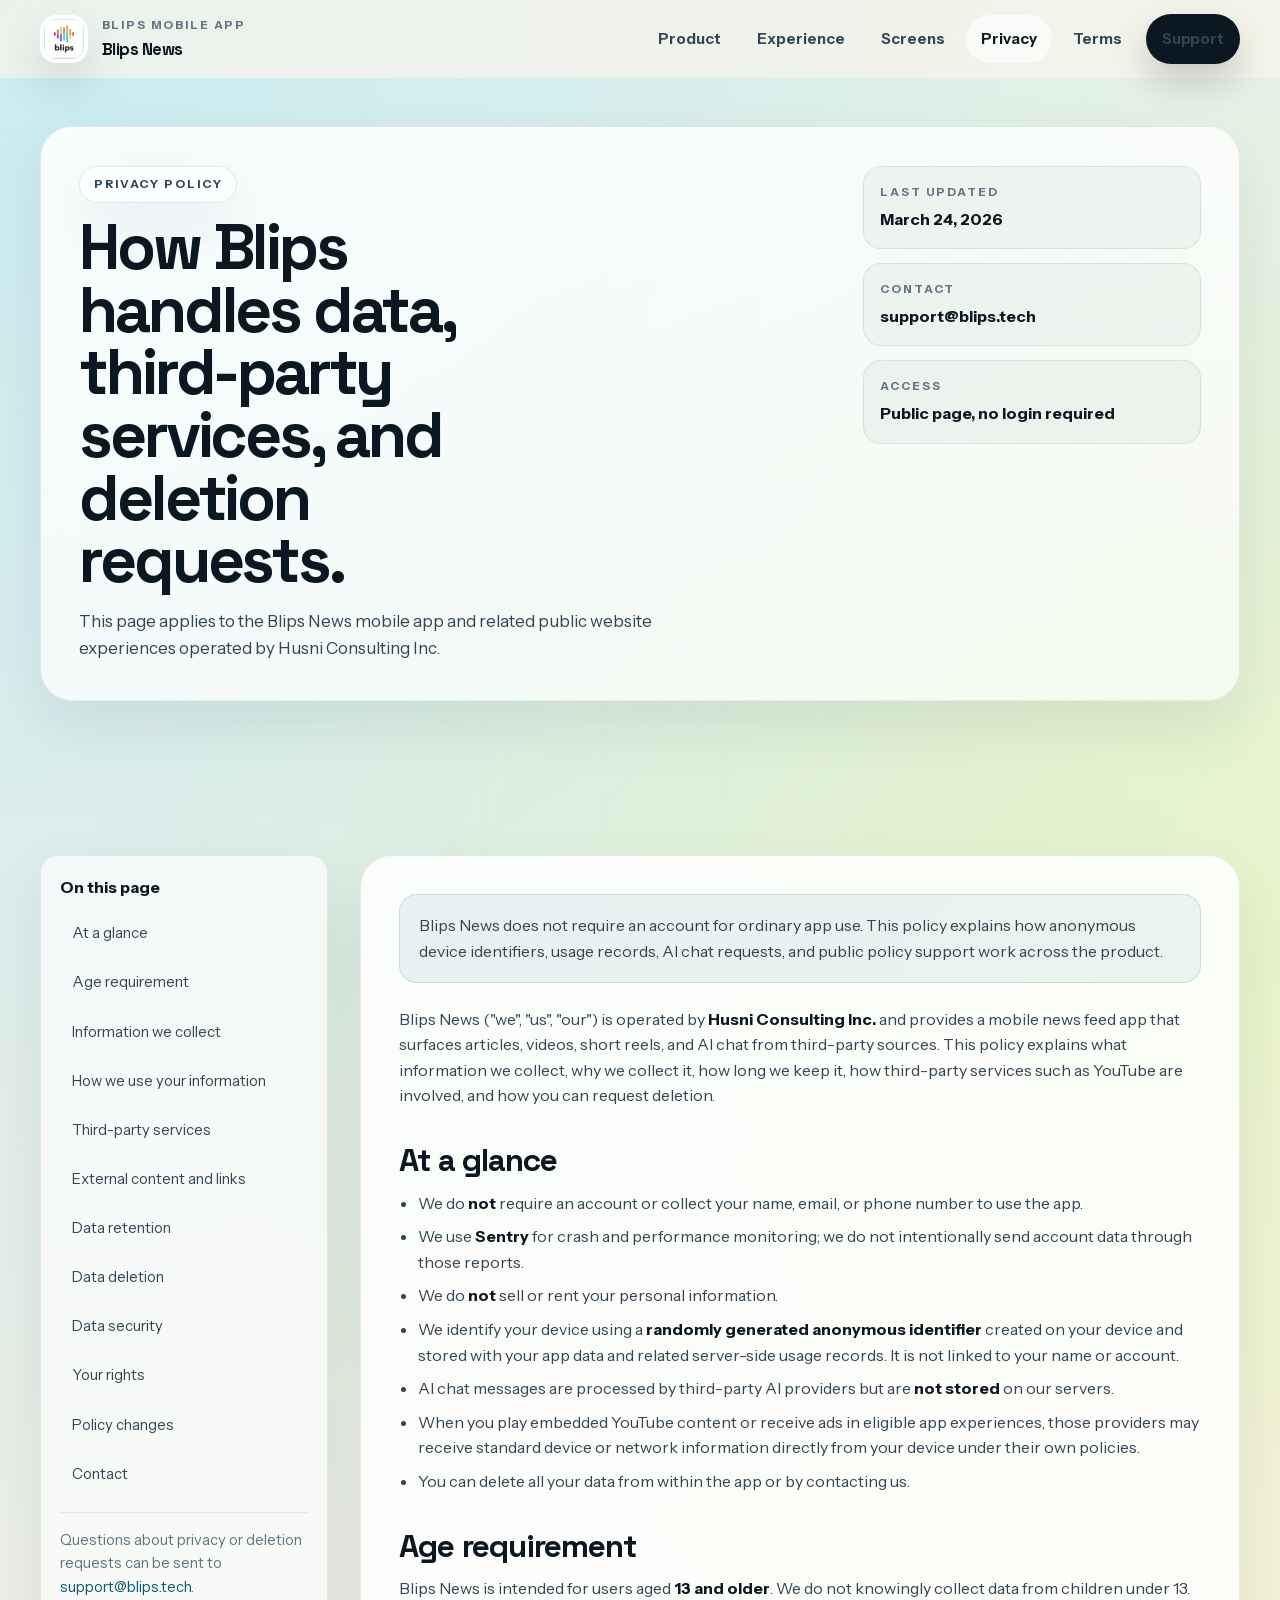
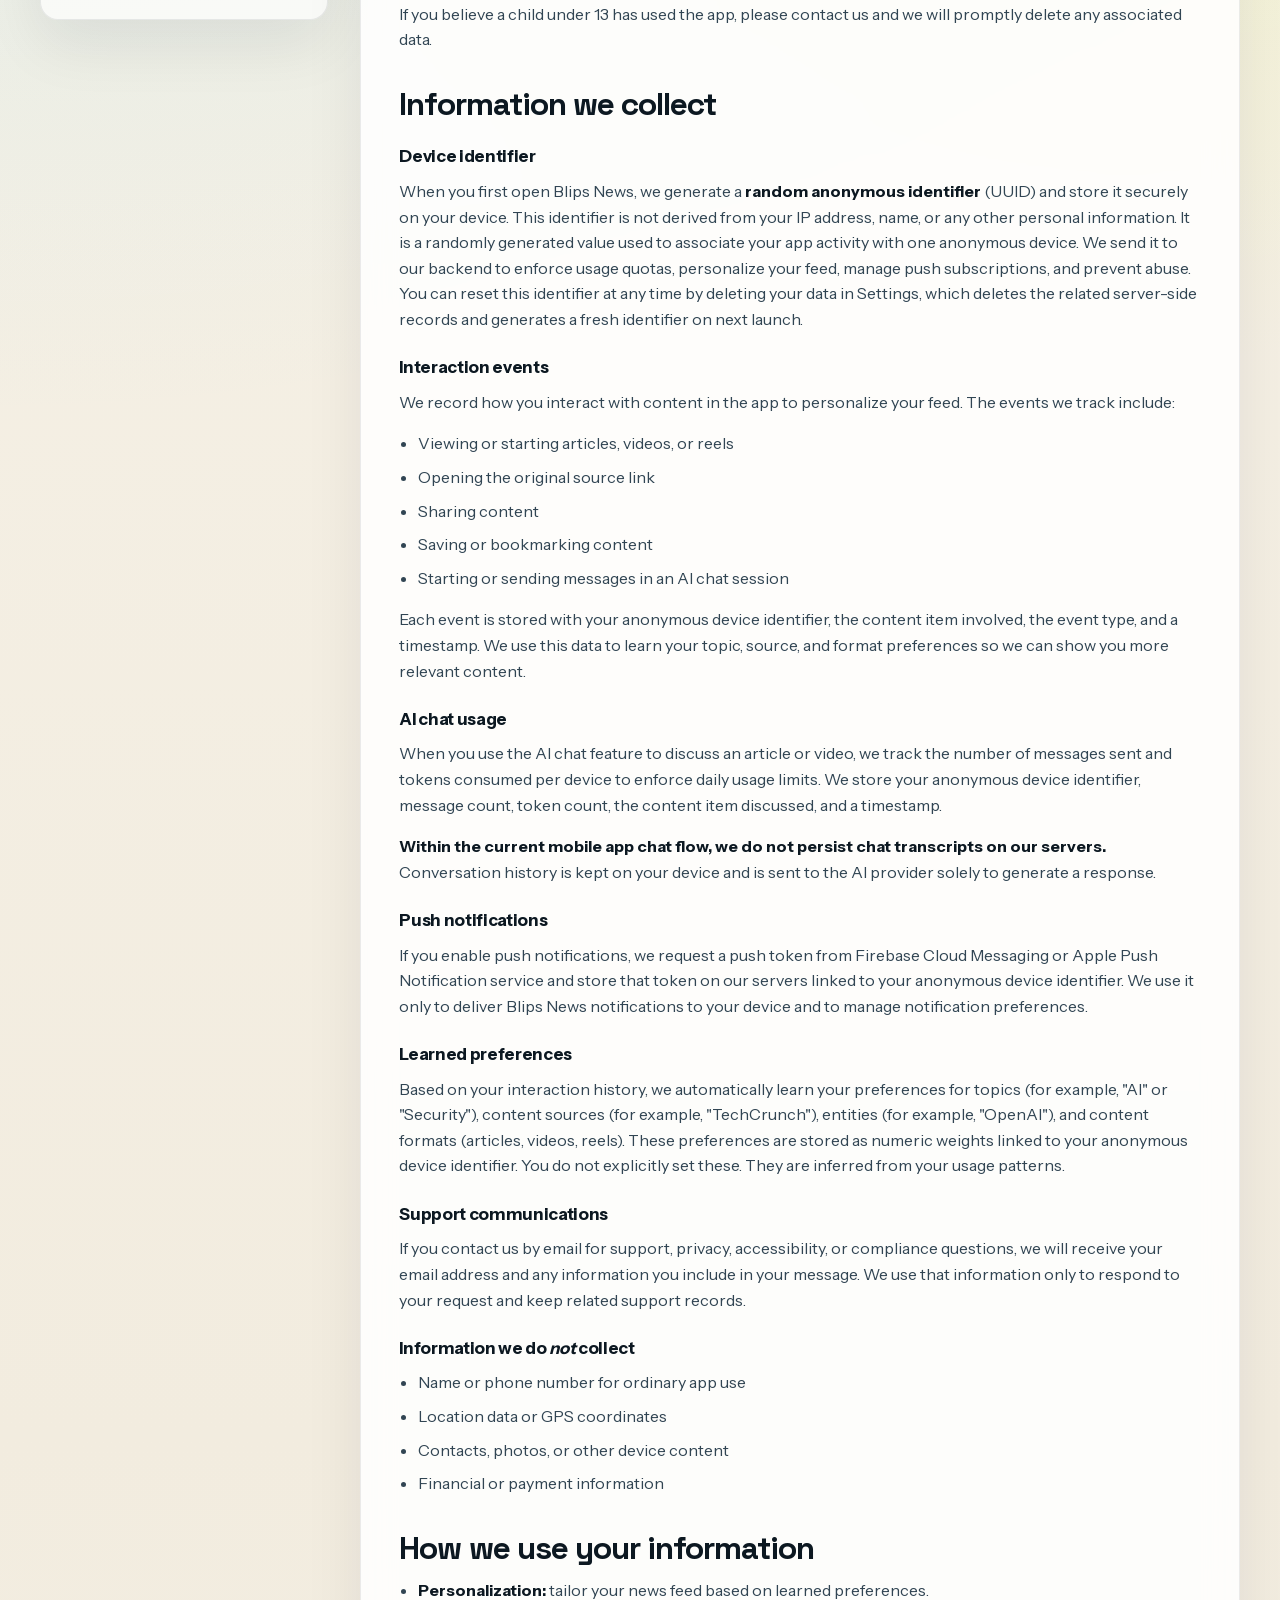
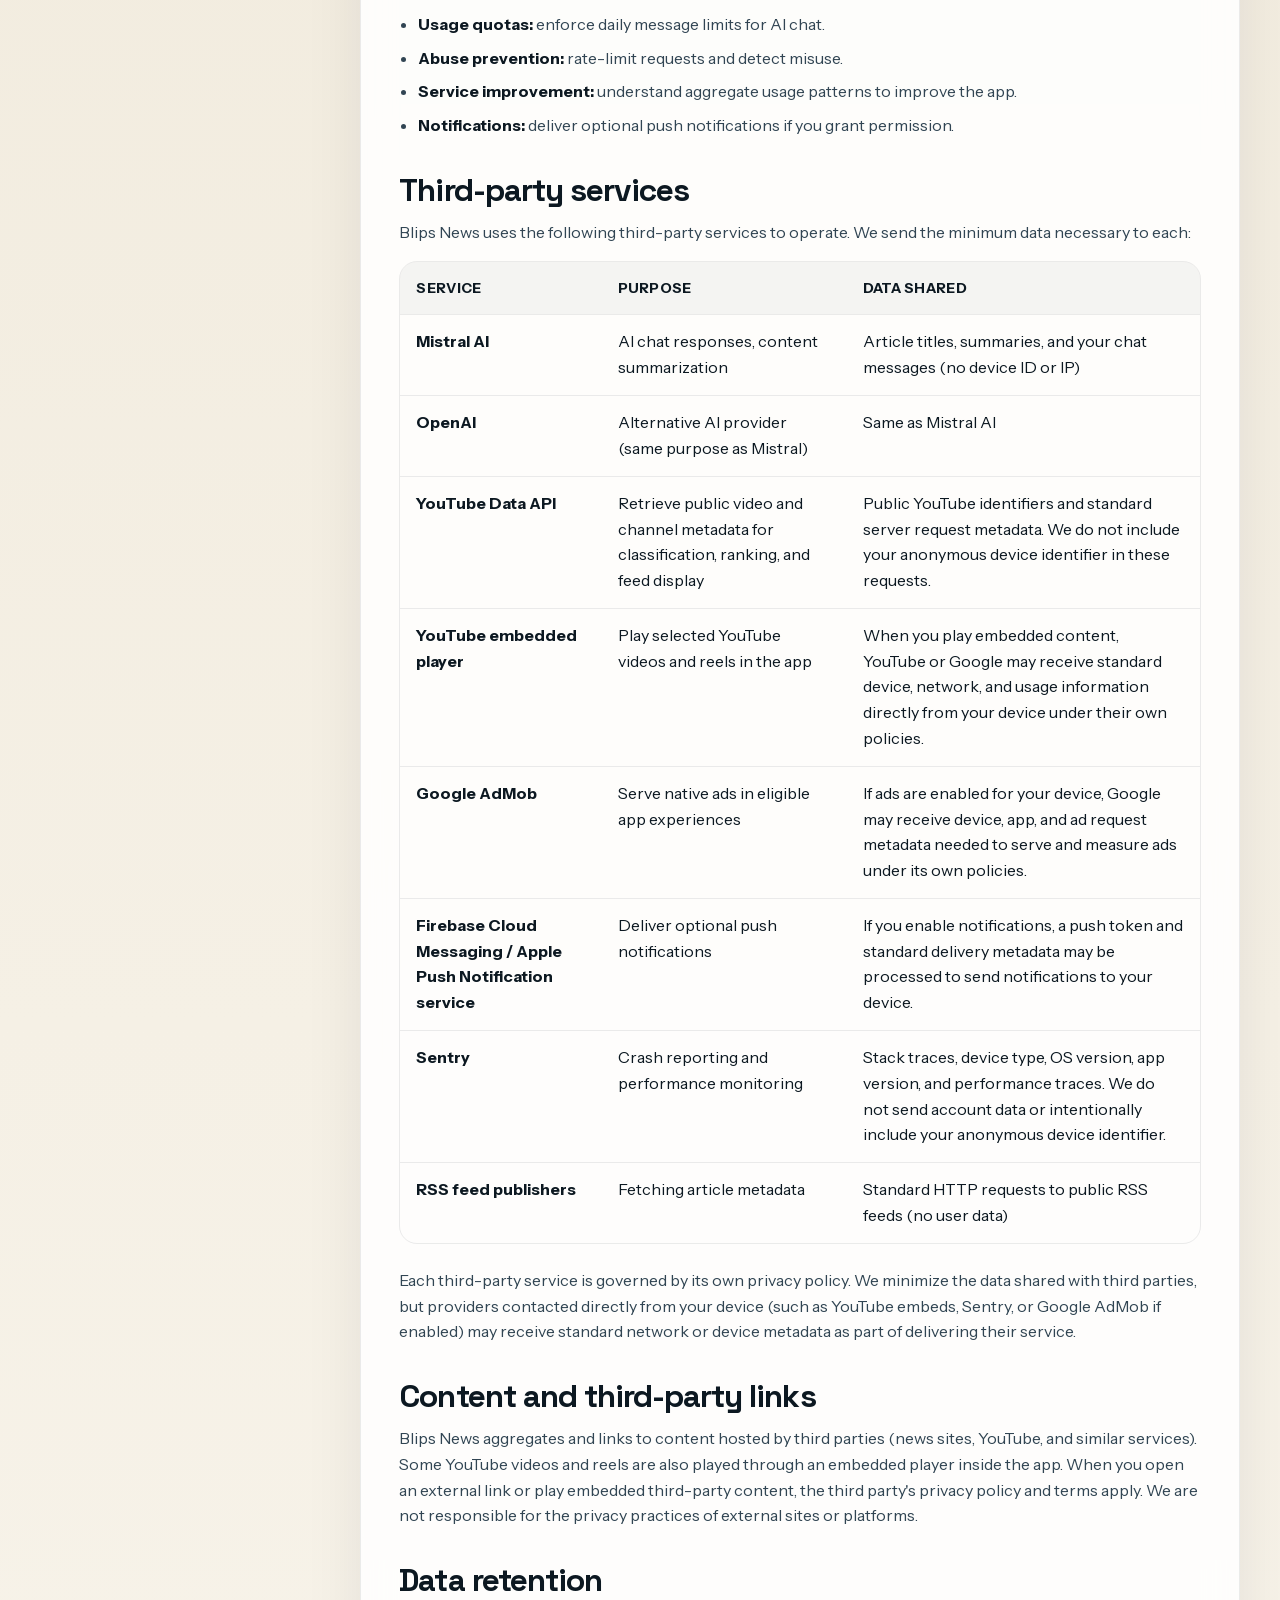
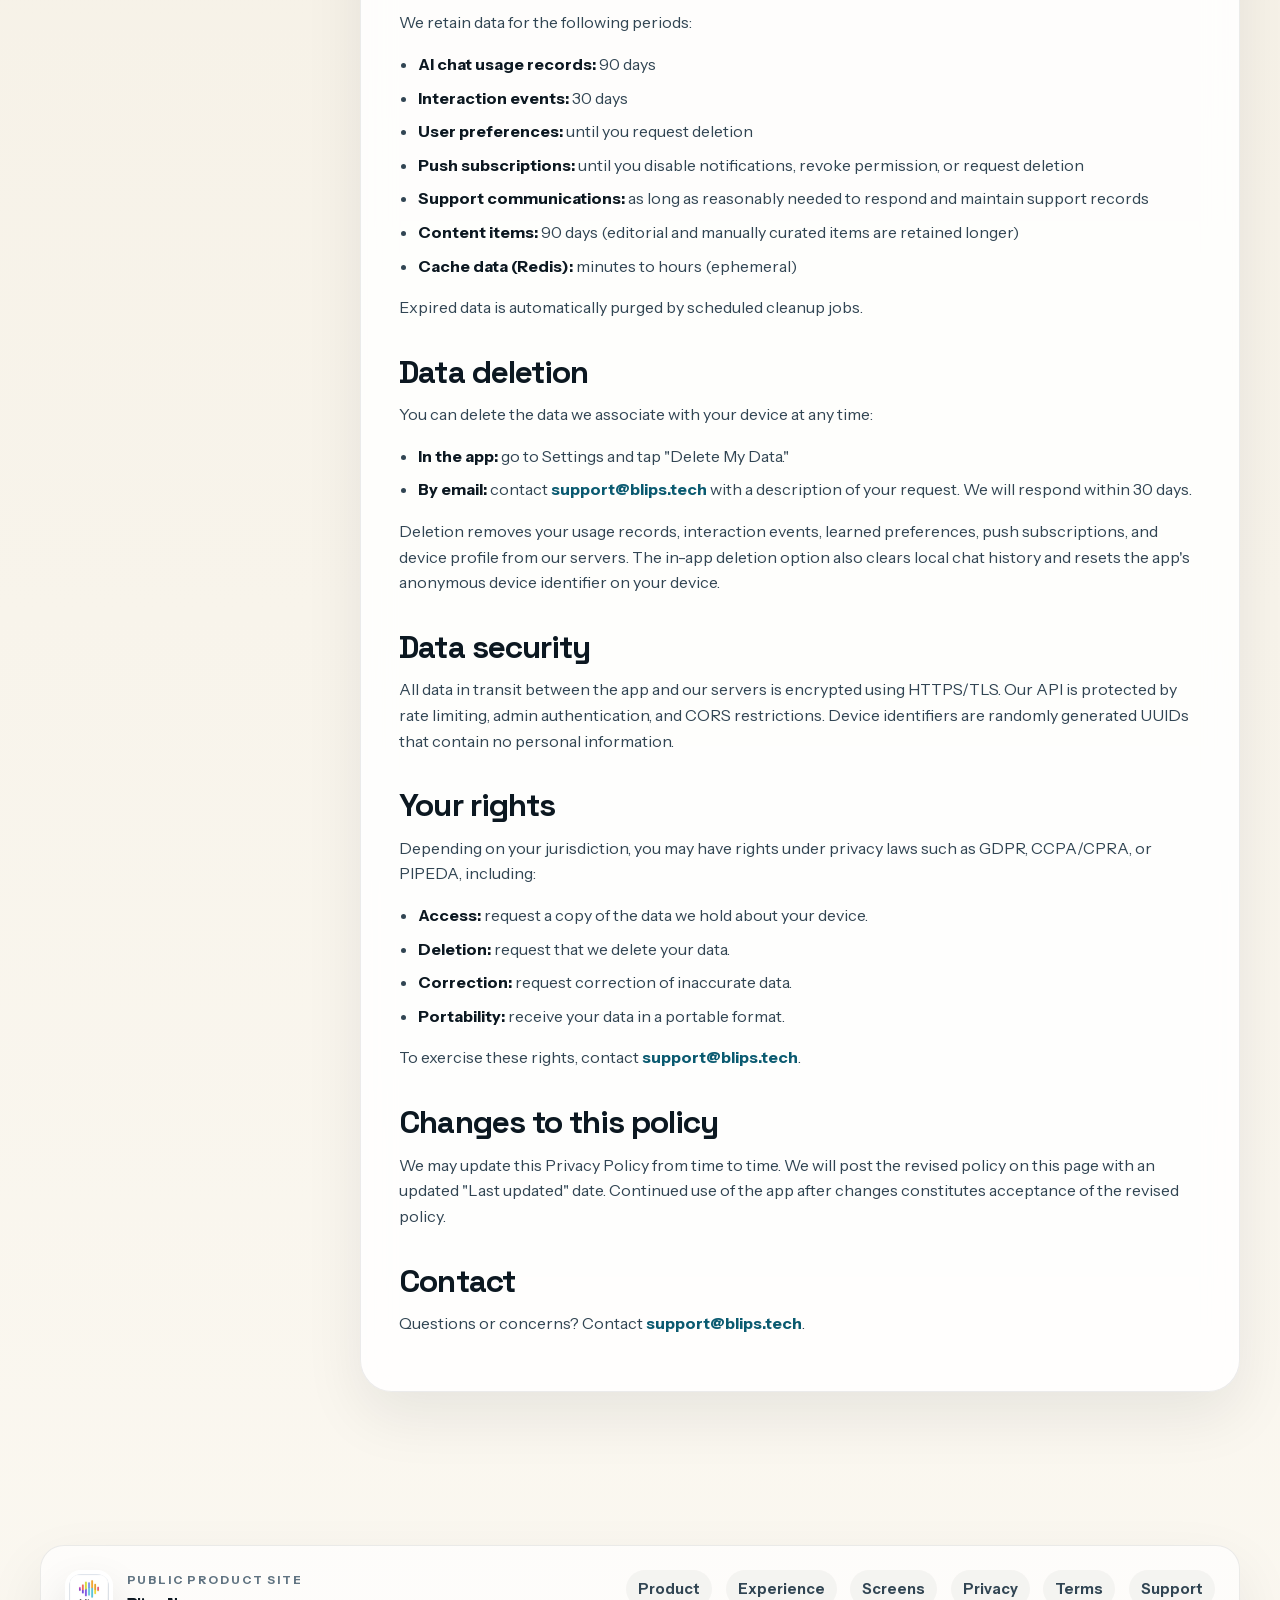
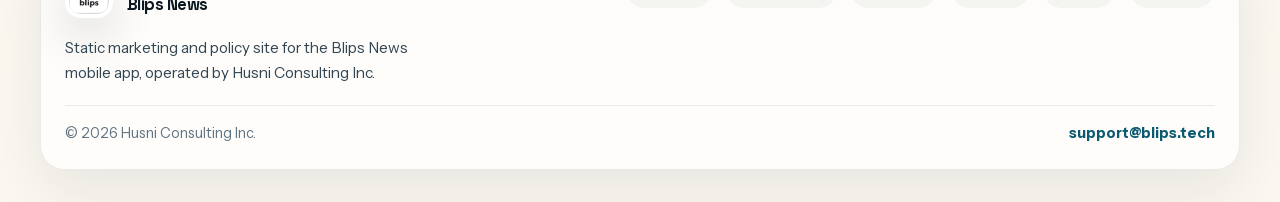
==== commit 20f59fed: "Tighten privacy policy accuracy" ====
--- a/privacy.html
+++ b/privacy.html
@@ -194,9 +194,9 @@
               and a timestamp.
             </p>
             <p>
-              <strong>Chat messages themselves are not stored on our servers.</strong> Conversation
-              history is kept only on your device and is sent to the AI provider solely to generate
-              a response.
+              <strong>Within the current mobile app chat flow, we do not persist chat transcripts on
+              our servers.</strong> Conversation history is kept on your device and is sent to the AI
+              provider solely to generate a response.
             </p>
 
             <h3>Push notifications</h3>
@@ -330,7 +330,7 @@
             <p>Expired data is automatically purged by scheduled cleanup jobs.</p>
 
             <h2 id="data-deletion">Data deletion</h2>
-            <p>You can delete all data associated with your device at any time:</p>
+            <p>You can delete the data we associate with your device at any time:</p>
             <ul>
               <li><strong>In the app:</strong> go to Settings and tap "Delete My Data."</li>
               <li>
@@ -340,9 +340,10 @@
               </li>
             </ul>
             <p>
-              Deletion removes your usage records, interaction events, learned preferences, and
-              device profile from our servers. Local data stored on your device (cached articles,
-              chat history) is also cleared when you use the in-app deletion option.
+              Deletion removes your usage records, interaction events, learned preferences, push
+              subscriptions, and device profile from our servers. The in-app deletion option also
+              clears local chat history and resets the app's anonymous device identifier on your
+              device.
             </p>
 
             <h2 id="data-security">Data security</h2>
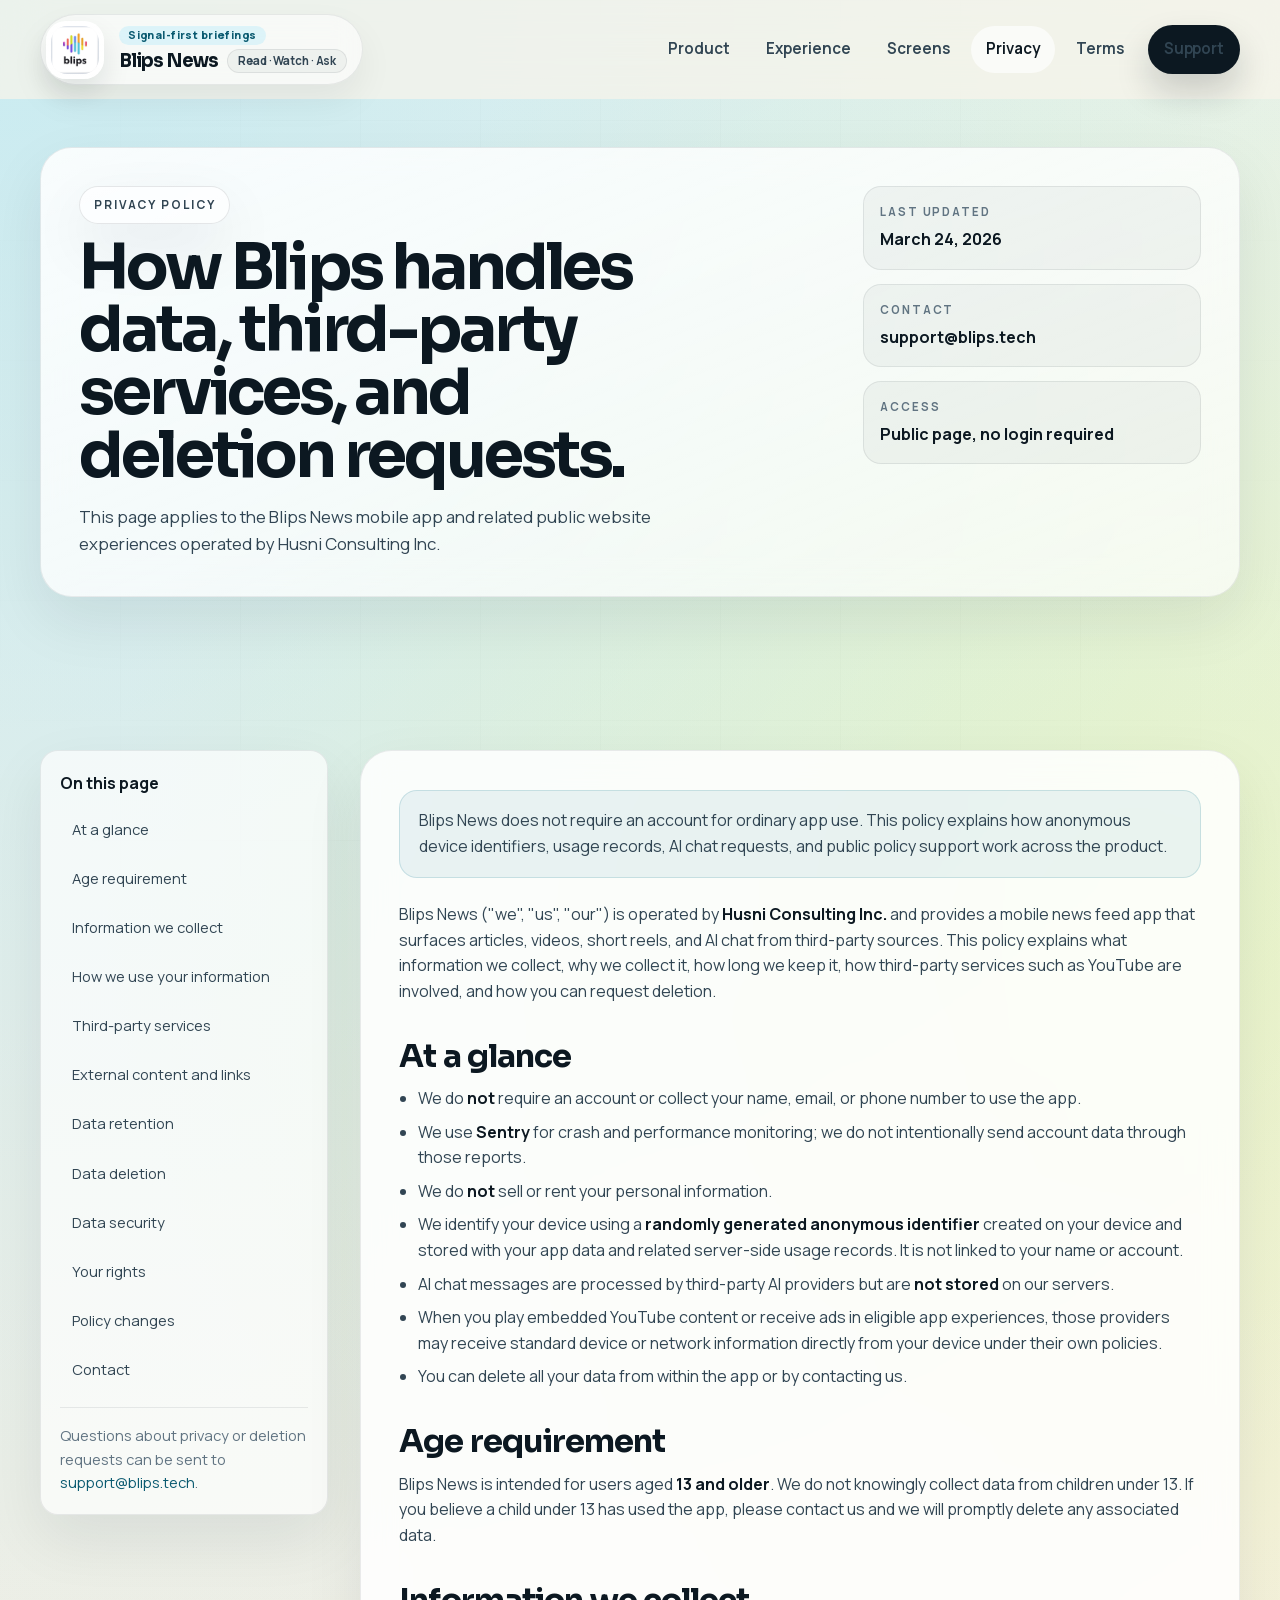
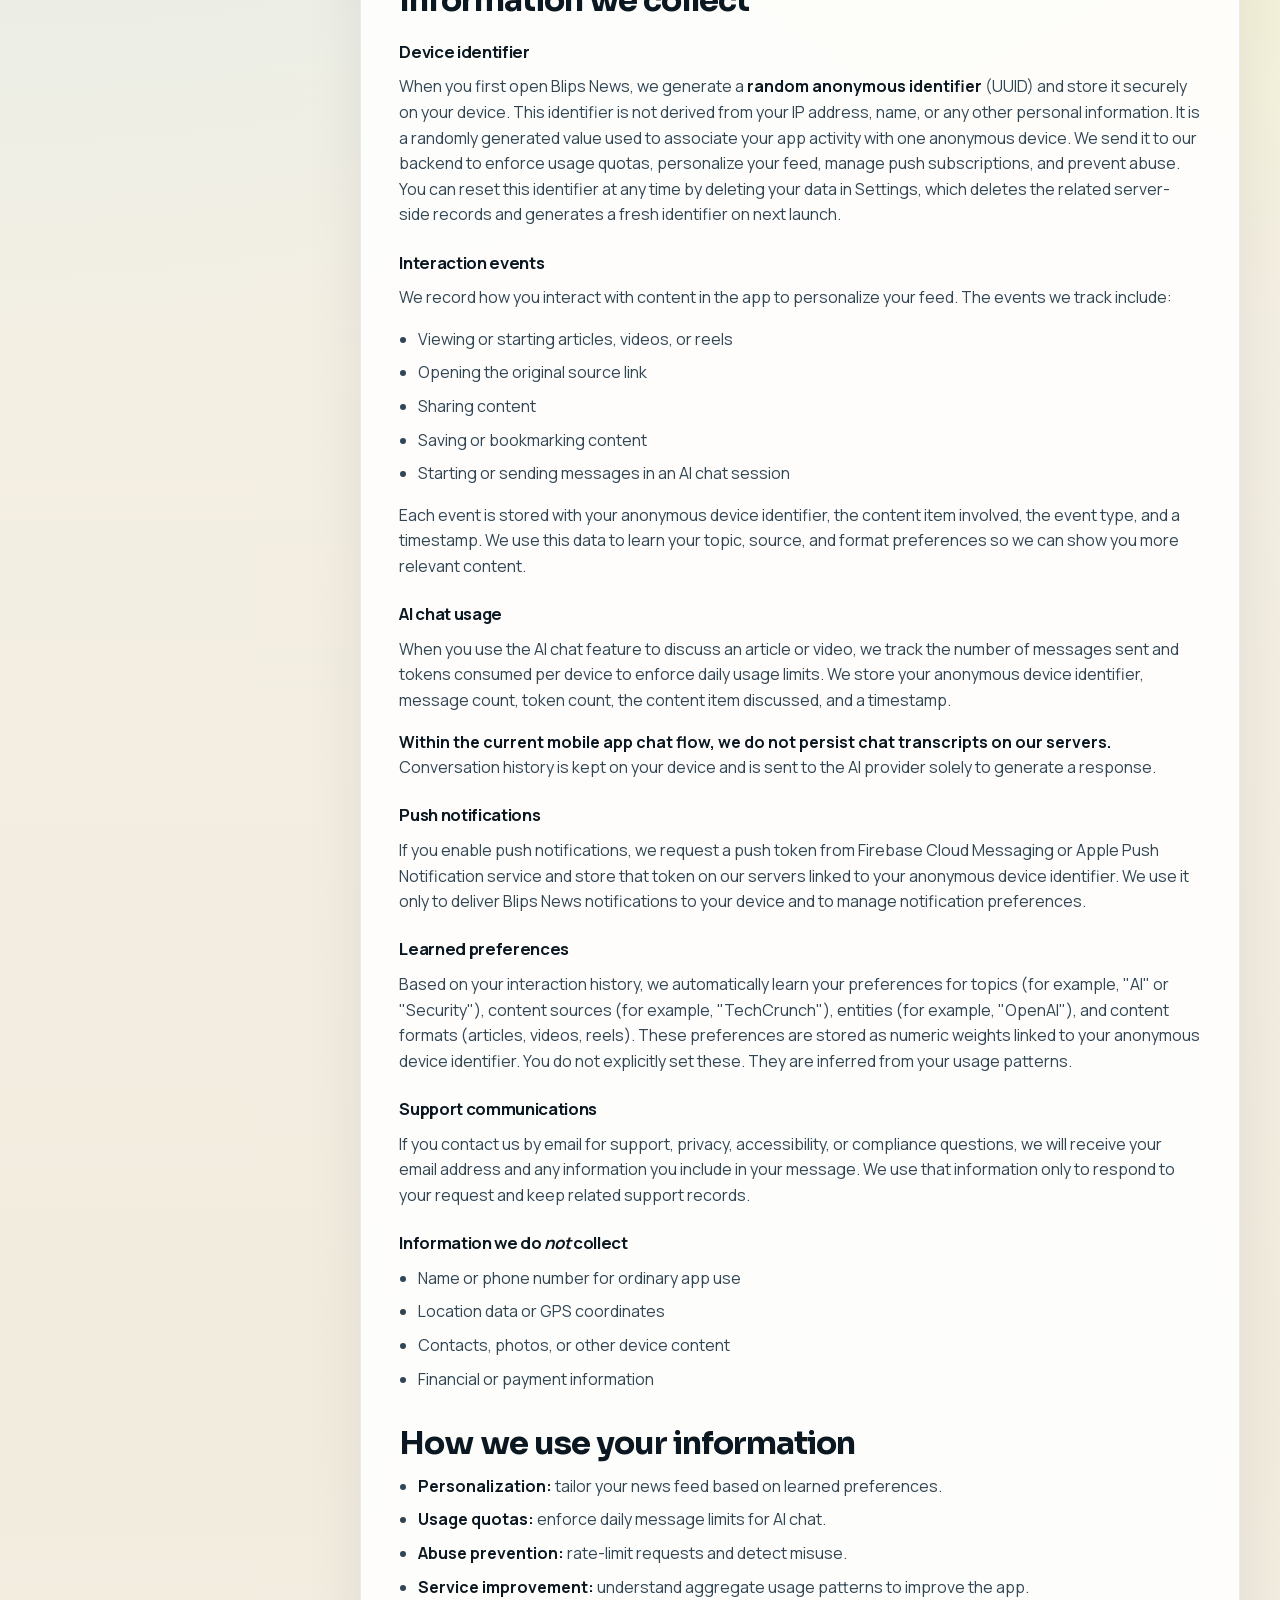
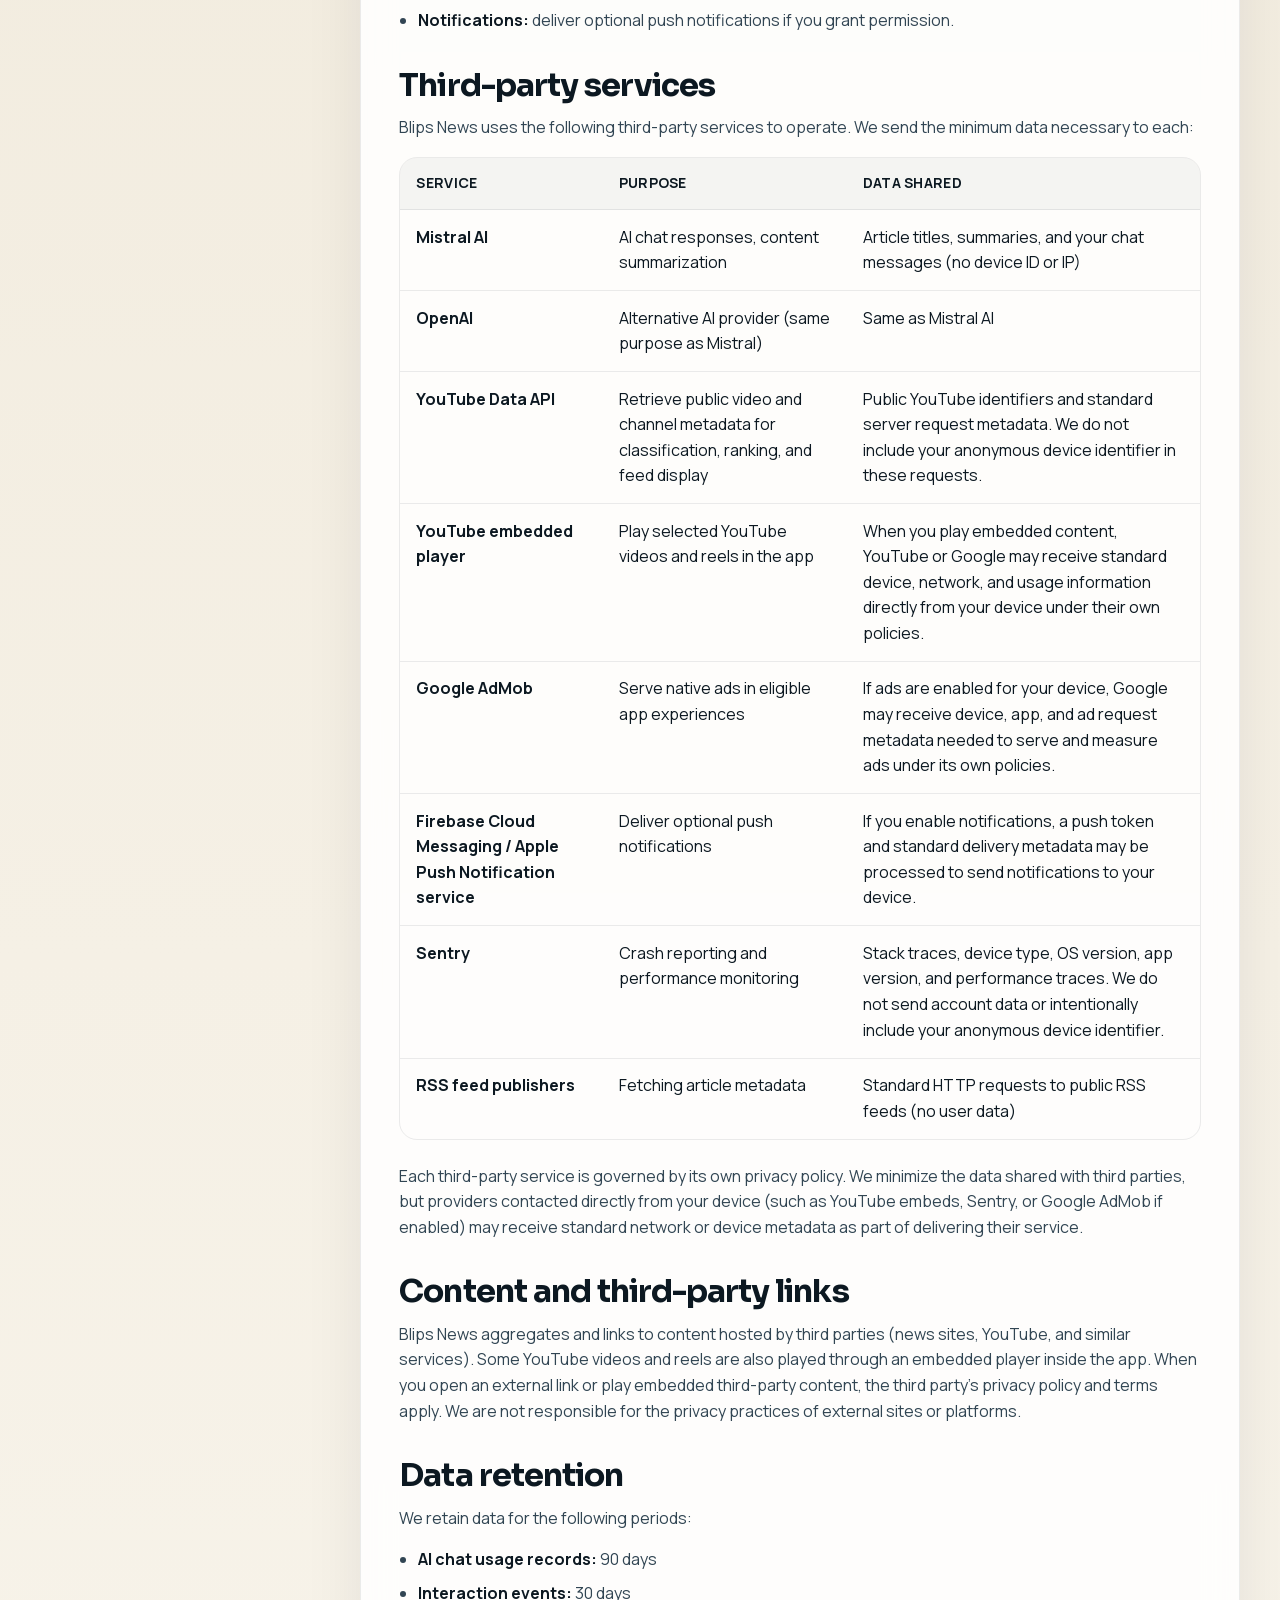
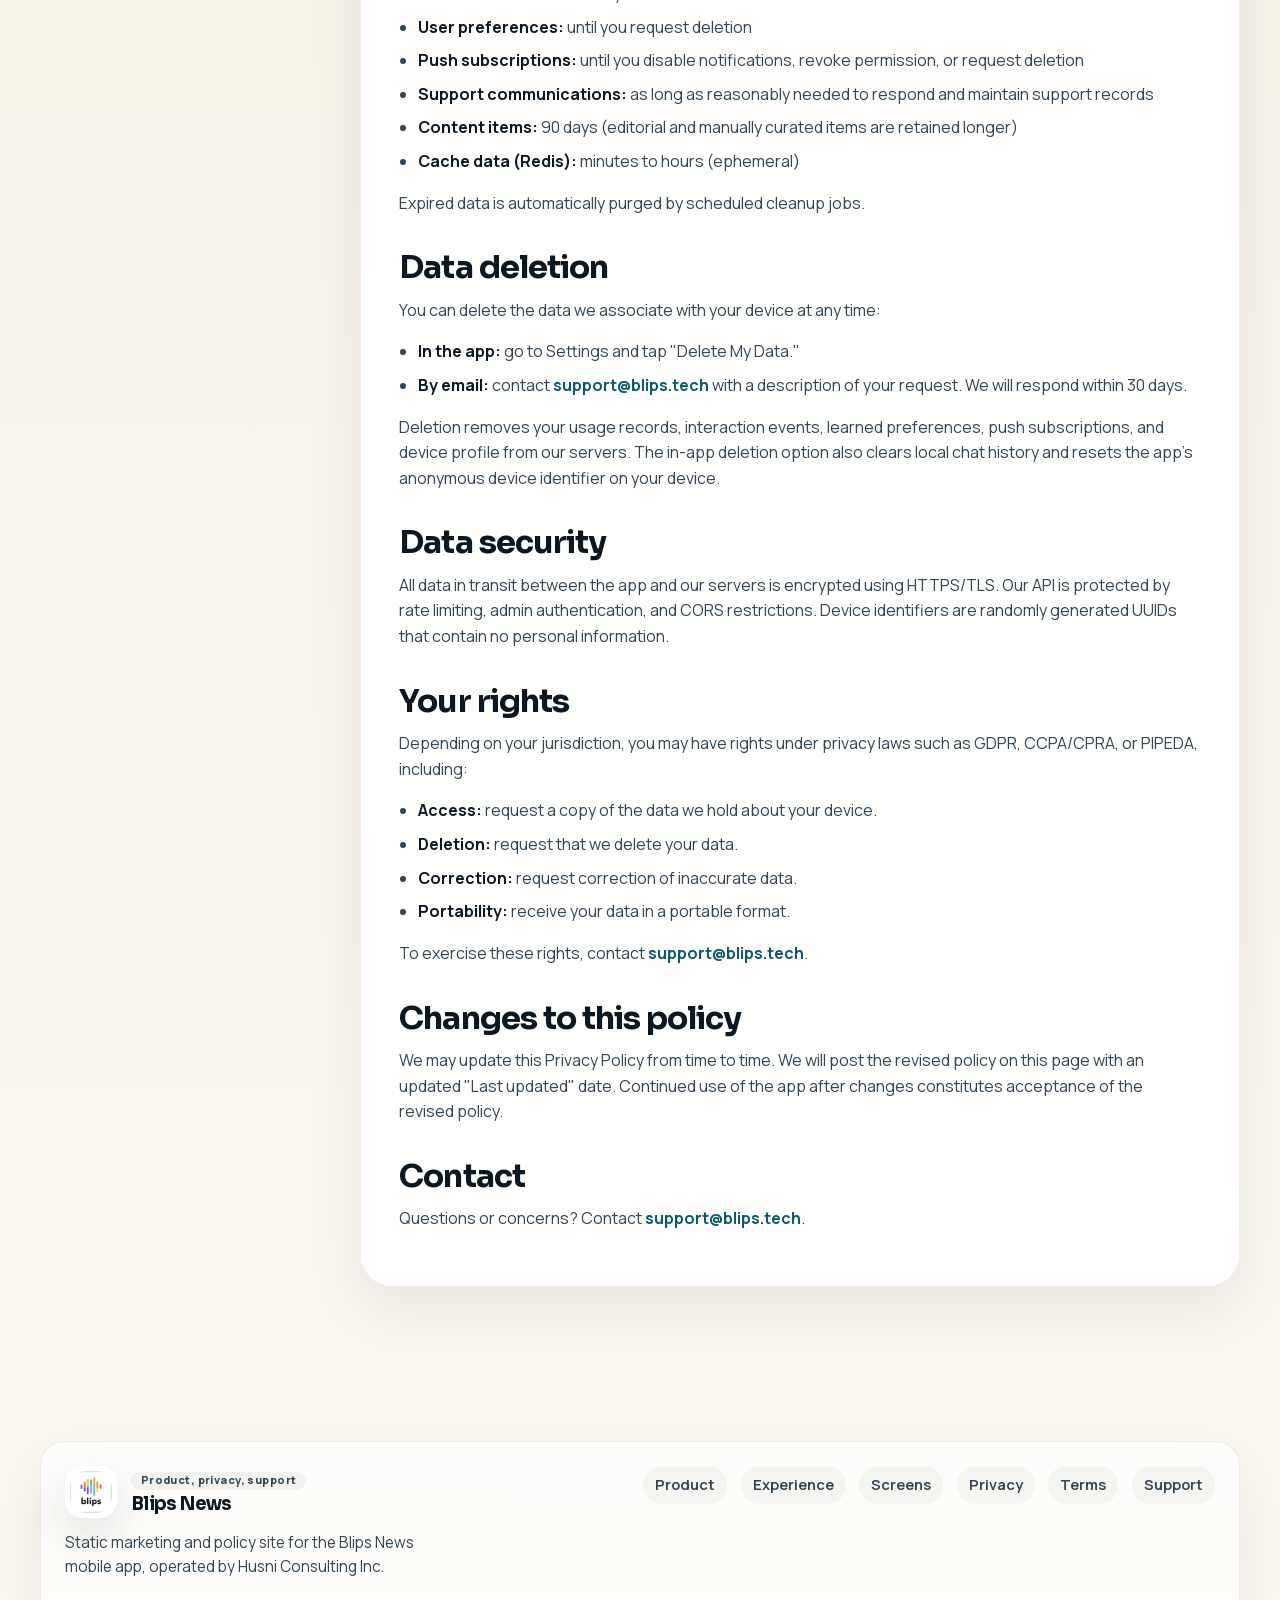
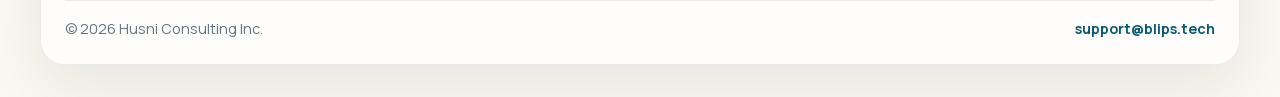
==== commit d55f98e5: "Refactor code structure for improved readability and maintainability" ====
--- a/privacy.html
+++ b/privacy.html
@@ -12,8 +12,8 @@
     />
 
     <link rel="canonical" href="https://blips.tech/privacy.html" />
-    <link rel="preload" href="./assets/fonts/instrument-sans-latin.woff2" as="font" type="font/woff2" crossorigin />
-    <link rel="preload" href="./assets/fonts/space-grotesk-latin.woff2" as="font" type="font/woff2" crossorigin />
+    <link rel="preload" href="./assets/fonts/manrope-latin.woff2" as="font" type="font/woff2" crossorigin />
+    <link rel="preload" href="./assets/fonts/sora-latin.woff2" as="font" type="font/woff2" crossorigin />
     <link rel="stylesheet" href="./styles.css" />
     <link rel="icon" href="./assets/app-icon.png" type="image/png" />
     <link rel="icon" href="./assets/favicon.ico" type="image/x-icon" />
@@ -39,10 +39,15 @@
     <header class="site-header" data-header>
       <div class="container header-inner">
         <a class="brand" href="./index.html" aria-label="Blips News home">
-          <img class="brand__mark" src="./assets/app-icon.png" alt="" width="48" height="48" />
+          <span class="brand__mark-shell">
+            <img class="brand__mark" src="./assets/app-icon.png" alt="" width="48" height="48" />
+          </span>
           <span class="brand__copy">
-            <span class="brand__eyebrow">Blips mobile app</span>
-            <span class="brand__name">Blips News</span>
+            <span class="brand__eyebrow">Signal-first briefings</span>
+            <span class="brand__name-row">
+              <span class="brand__name">Blips News</span>
+              <span class="brand__microtag">Read &middot; Watch &middot; Ask</span>
+            </span>
           </span>
         </a>
 
@@ -392,10 +397,14 @@
           <div class="footer-top">
             <div class="footer-brand">
               <a class="brand" href="./index.html" aria-label="Blips News home">
-                <img class="brand__mark" src="./assets/app-icon.png" alt="" width="48" height="48" />
+                <span class="brand__mark-shell">
+                  <img class="brand__mark" src="./assets/app-icon.png" alt="" width="48" height="48" />
+                </span>
                 <span class="brand__copy">
-                  <span class="brand__eyebrow">Public product site</span>
-                  <span class="brand__name">Blips News</span>
+                  <span class="brand__eyebrow">Product, privacy, support</span>
+                  <span class="brand__name-row">
+                    <span class="brand__name">Blips News</span>
+                  </span>
                 </span>
               </a>
               <p>
--- a/styles.css
+++ b/styles.css
@@ -1,17 +1,17 @@
 @font-face {
-  font-family: "Instrument Sans";
+  font-family: "Manrope";
   font-style: normal;
   font-weight: 400 800;
   font-display: swap;
-  src: url("./assets/fonts/instrument-sans-latin.woff2") format("woff2");
+  src: url("./assets/fonts/manrope-latin.woff2") format("woff2");
 }
 
 @font-face {
-  font-family: "Space Grotesk";
+  font-family: "Sora";
   font-style: normal;
-  font-weight: 500 700;
+  font-weight: 400 800;
   font-display: swap;
-  src: url("./assets/fonts/space-grotesk-latin.woff2") format("woff2");
+  src: url("./assets/fonts/sora-latin.woff2") format("woff2");
 }
 
 :root {
@@ -56,8 +56,8 @@
   --section-tight: clamp(3rem, 5vw, 4.5rem);
   --header-height: 84px;
 
-  --font-body: "Instrument Sans", "Avenir Next", "Segoe UI", sans-serif;
-  --font-display: "Space Grotesk", "Trebuchet MS", sans-serif;
+  --font-body: "Manrope", "Avenir Next", "Segoe UI", sans-serif;
+  --font-display: "Sora", "Avenir Next", "Segoe UI", sans-serif;
 }
 
 *,
@@ -284,42 +284,106 @@
 .brand {
   display: inline-flex;
   align-items: center;
-  gap: 0.85rem;
+  gap: 0.9rem;
+  min-width: 0;
   color: var(--ink);
   text-decoration: none;
 }
 
+.site-header .brand {
+  padding: 0.32rem 0.95rem 0.32rem 0.34rem;
+  border: 1px solid rgba(12, 24, 33, 0.08);
+  border-radius: 999px;
+  background: rgba(255, 255, 255, 0.56);
+  box-shadow: 0 16px 36px rgba(12, 24, 33, 0.06);
+  backdrop-filter: blur(14px);
+}
+
 .brand:hover {
   text-decoration: none;
 }
 
+.brand__mark-shell {
+  flex: none;
+  display: grid;
+  place-items: center;
+  width: 58px;
+  height: 58px;
+  padding: 5px;
+  border-radius: 20px;
+  background: linear-gradient(180deg, rgba(255, 255, 255, 0.99), rgba(255, 255, 255, 0.9));
+  box-shadow: 0 14px 28px rgba(12, 24, 33, 0.1);
+}
+
 .brand__mark {
-  width: 48px;
-  height: 48px;
-  padding: 4px;
+  width: 100%;
+  height: 100%;
+  padding: 0;
   border-radius: 16px;
-  background: rgba(255, 255, 255, 0.95);
-  box-shadow: var(--shadow-card);
+  background: #ffffff;
 }
 
 .brand__copy {
   display: grid;
-  gap: 0.1rem;
+  gap: 0.28rem;
+  min-width: 0;
 }
 
 .brand__eyebrow {
+  width: fit-content;
+  max-width: 100%;
+  padding: 0.24rem 0.58rem;
+  border-radius: 999px;
+  background: rgba(103, 217, 255, 0.18);
+  color: var(--accent-strong);
+  font-size: 0.68rem;
+  font-weight: 800;
+  letter-spacing: 0.04em;
+  line-height: 1;
+}
+
+.brand__name-row {
+  display: flex;
+  align-items: center;
+  gap: 0.55rem;
+  min-width: 0;
+  flex-wrap: wrap;
+}
+
+.brand__name {
+  font-family: var(--font-display);
+  font-size: 1.16rem;
+  font-weight: 700;
+  line-height: 0.95;
+  letter-spacing: -0.05em;
+}
+
+.brand__microtag {
+  padding: 0.32rem 0.62rem;
+  border: 1px solid rgba(12, 24, 33, 0.08);
+  border-radius: 999px;
+  background: rgba(12, 24, 33, 0.04);
+  color: var(--ink-soft);
   font-size: 0.72rem;
   font-weight: 700;
-  letter-spacing: 0.16em;
-  text-transform: uppercase;
-  color: var(--ink-muted);
-}
-
-.brand__name {
-  font-family: var(--font-display);
-  font-size: 1.05rem;
-  font-weight: 700;
-  letter-spacing: -0.03em;
+  line-height: 1;
+  letter-spacing: -0.01em;
+}
+
+.footer-brand .brand__mark-shell {
+  width: 52px;
+  height: 52px;
+  border-radius: 18px;
+  box-shadow: var(--shadow-card);
+}
+
+.footer-brand .brand__eyebrow {
+  background: rgba(12, 24, 33, 0.05);
+  color: var(--ink-soft);
+}
+
+.footer-brand .brand__microtag {
+  display: none;
 }
 
 .nav-toggle {
@@ -1517,6 +1581,20 @@
     --header-height: 76px;
   }
 
+  .site-header .brand {
+    padding: 0.24rem 0.72rem 0.24rem 0.24rem;
+  }
+
+  .brand__mark-shell {
+    width: 52px;
+    height: 52px;
+    border-radius: 18px;
+  }
+
+  .brand__microtag {
+    display: none;
+  }
+
   .nav-toggle {
     display: inline-flex;
   }
@@ -1637,6 +1715,14 @@
 }
 
 @media (max-width: 640px) {
+  .site-header .brand {
+    max-width: calc(100% - 4.35rem);
+  }
+
+  .brand__eyebrow {
+    font-size: 0.62rem;
+  }
+
   .hero-actions,
   .inline-actions {
     flex-direction: column;
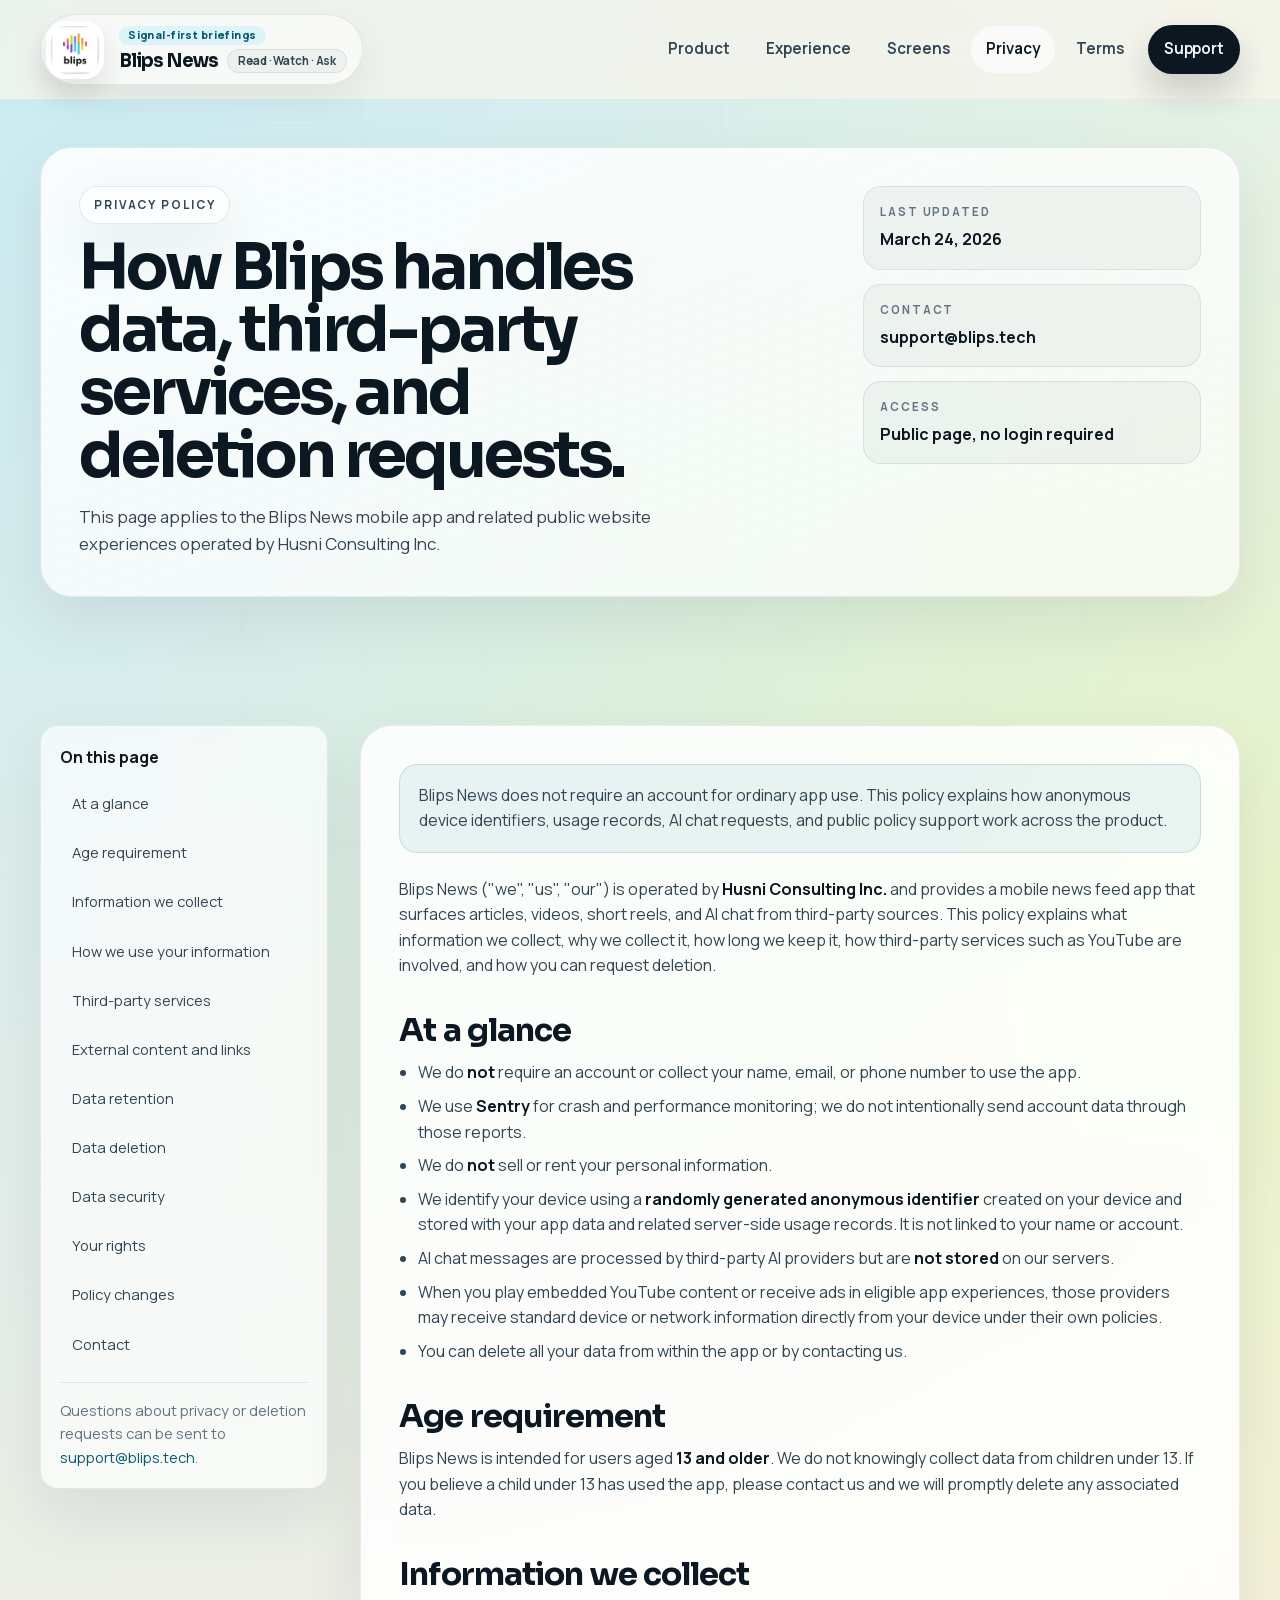
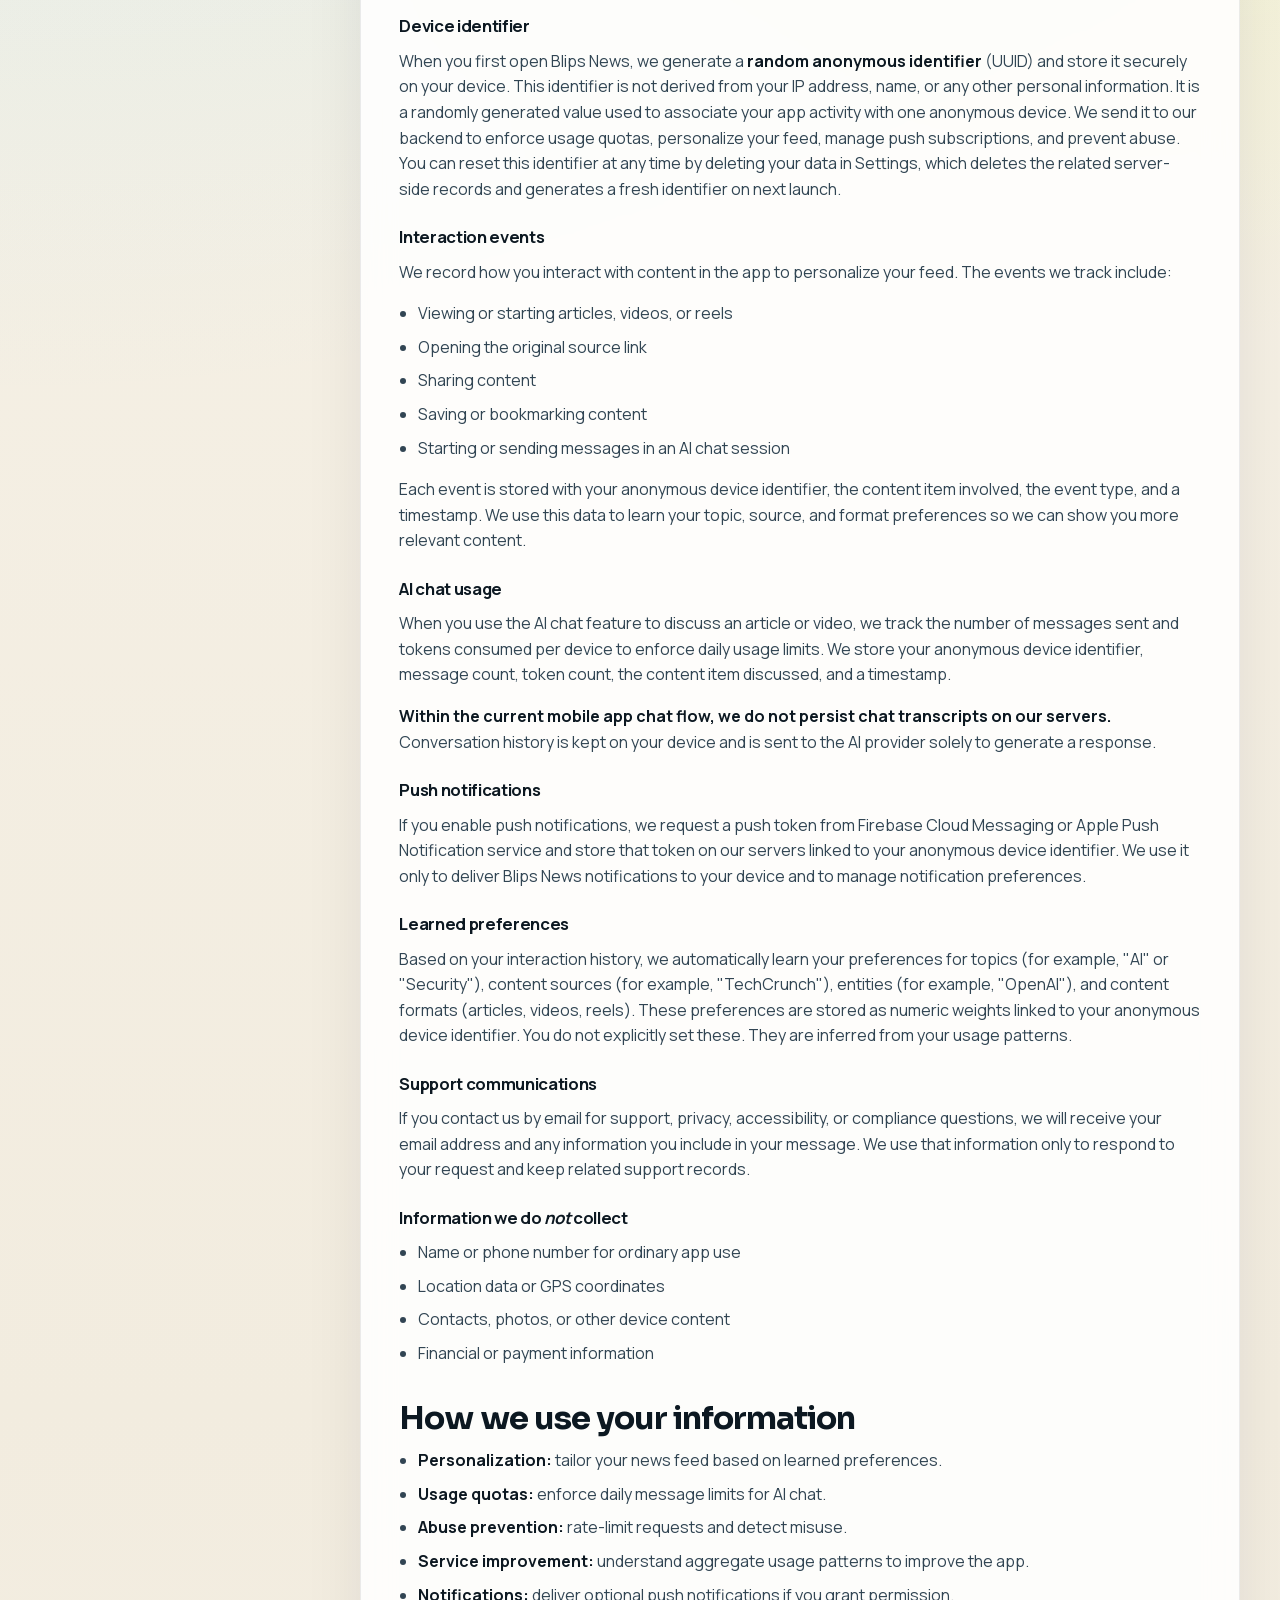
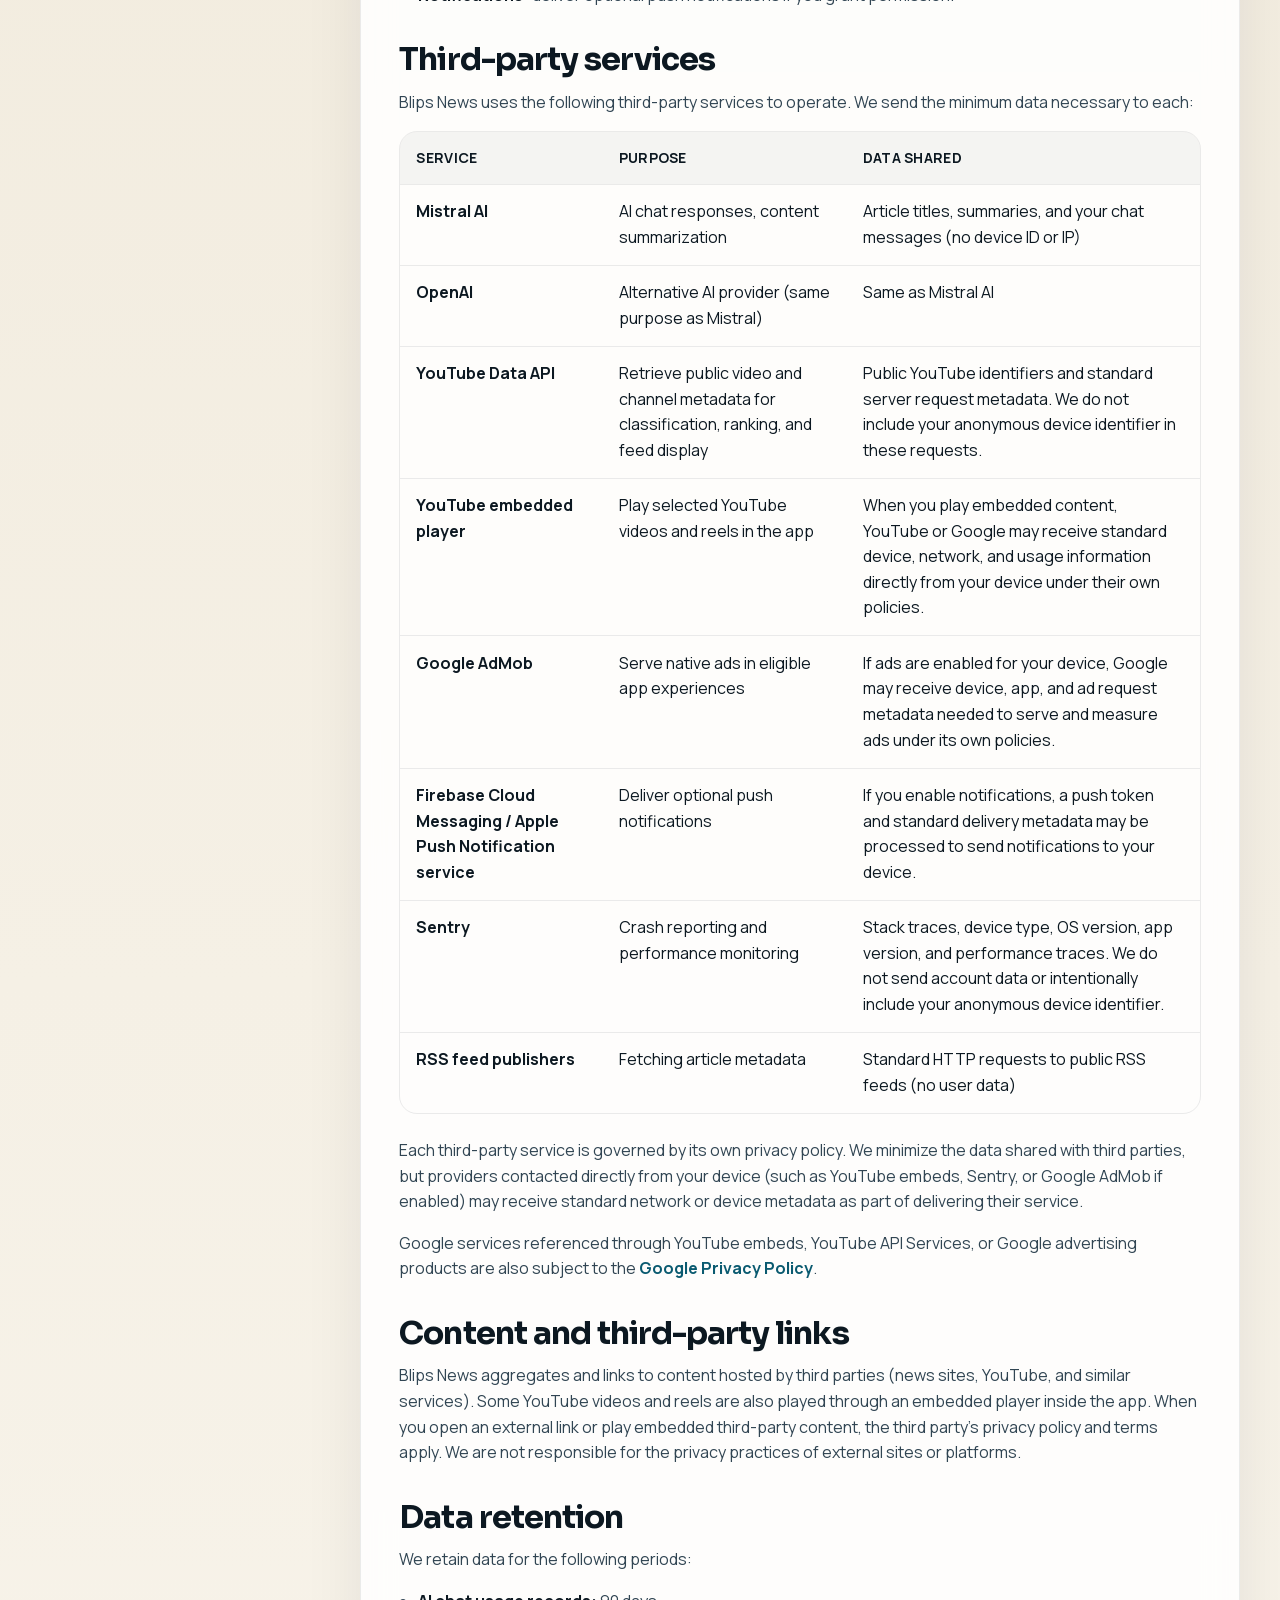
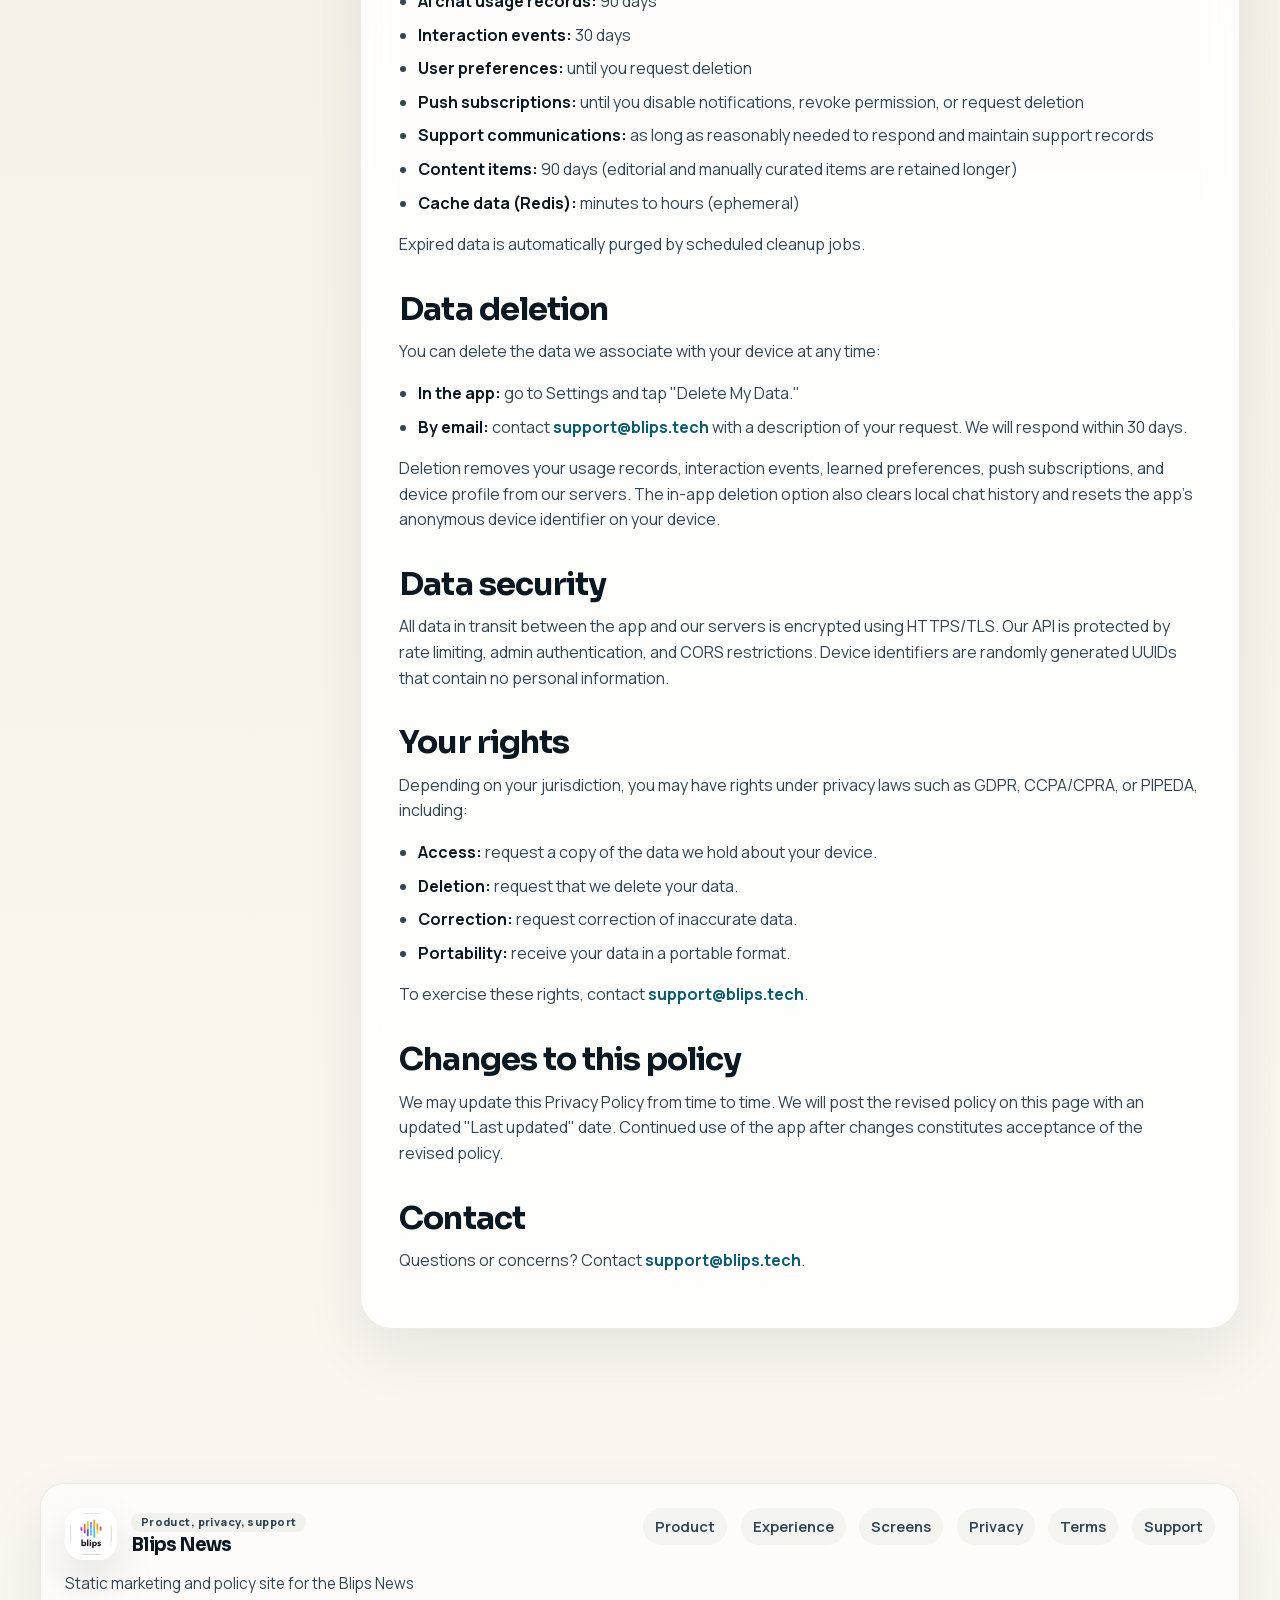
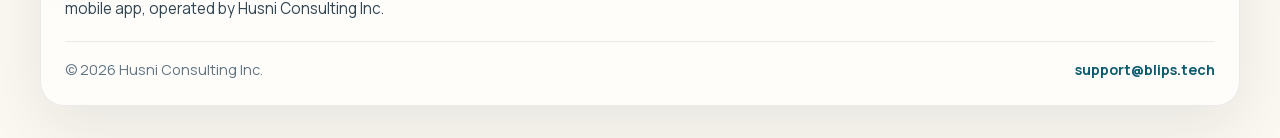
==== commit 37985c17: "Add YouTube and Google policy links" ====
--- a/privacy.html
+++ b/privacy.html
@@ -311,6 +311,13 @@
               (such as YouTube embeds, Sentry, or Google AdMob if enabled) may receive standard
               network or device metadata as part of delivering their service.
             </p>
+            <p>
+              Google services referenced through YouTube embeds, YouTube API Services, or Google
+              advertising products are also subject to the
+              <a href="https://policies.google.com/privacy" rel="noopener noreferrer"
+                >Google Privacy Policy</a
+              >.
+            </p>
 
             <h2 id="content-and-third-party-links">Content and third-party links</h2>
             <p>
--- a/styles.css
+++ b/styles.css
@@ -466,6 +466,11 @@
   margin-left: 0.2rem;
 }
 
+.site-nav .button--solid,
+.site-nav .button--accent {
+  color: var(--ink-inverse);
+}
+
 .site-nav .button[aria-current="page"] {
   background: var(--ink);
   color: var(--ink-inverse);
@@ -744,7 +749,7 @@
 
 .section {
   position: relative;
-  padding: var(--section-space) 0;
+  padding: clamp(2.5rem, 5vw, 4.5rem) 0 var(--section-space);
 }
 
 .section-head {
@@ -873,6 +878,42 @@
 
 .feature-graphic img {
   width: 100%;
+}
+
+.feature-graphic--phone {
+  padding: 1.5rem;
+  min-height: 22rem;
+}
+
+.feature-graphic--phone img {
+  width: auto;
+  max-width: 60%;
+  max-height: 28rem;
+  border-radius: 1.4rem;
+  box-shadow: 0 24px 60px rgba(0, 0, 0, 0.45);
+}
+
+.appstore-badge {
+  display: inline-flex;
+  align-items: center;
+  border-radius: 12px;
+  transition: transform 160ms ease, box-shadow 160ms ease;
+}
+
+.appstore-badge:hover,
+.appstore-badge:focus-visible {
+  transform: translateY(-1px);
+  box-shadow: 0 12px 28px rgba(8, 20, 28, 0.18);
+}
+
+.appstore-badge img {
+  display: block;
+  width: auto;
+  height: 54px;
+}
+
+.appstore-badge--light img {
+  height: 60px;
 }
 
 .feature-pills {
